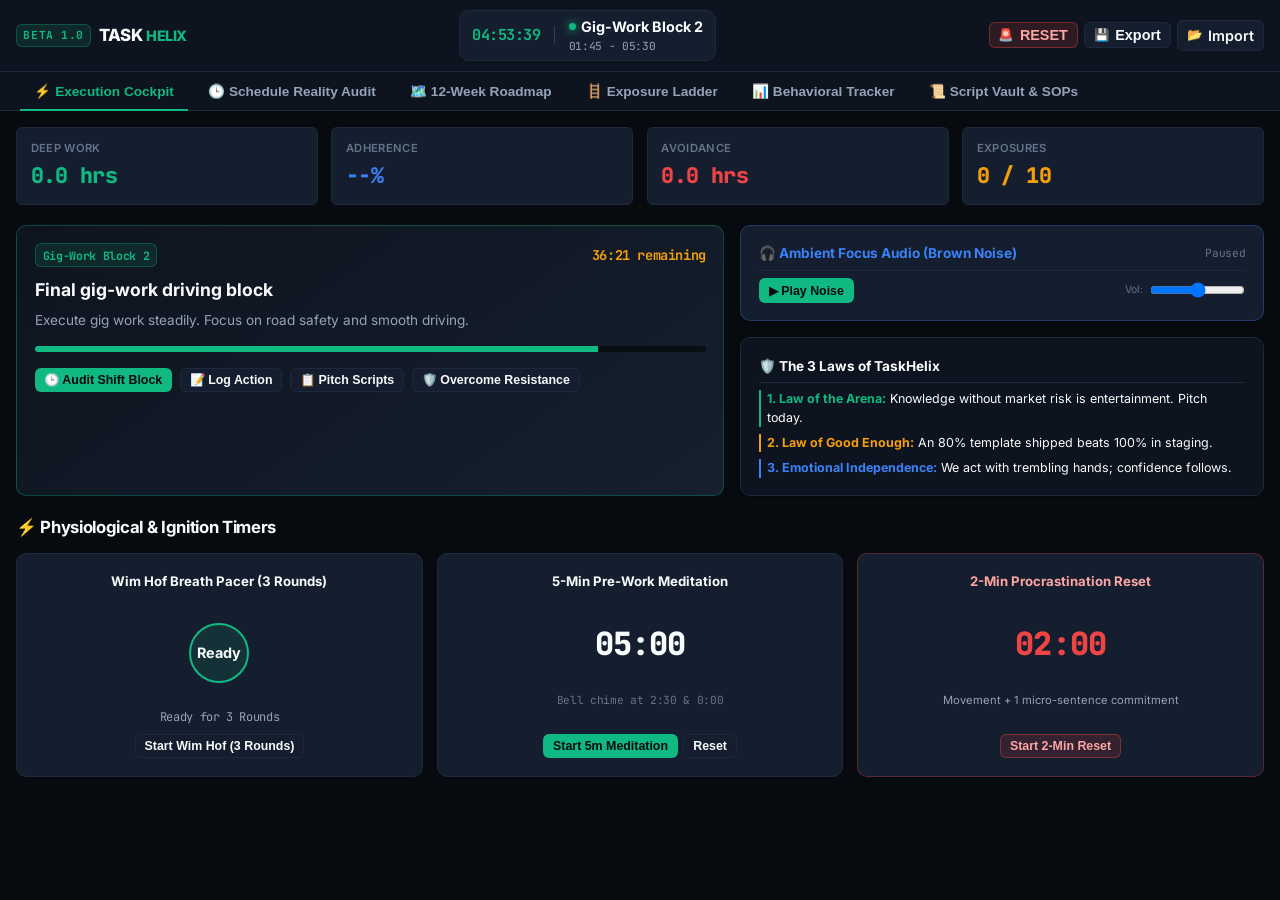
==== index.html @ 53c3a96e "feat(mobile): native bottom navigation, compact 2x2 dashboard telemetry, and mobile touch optimizati" ====
<!DOCTYPE html>
<html lang="en">
<head>
  <meta charset="UTF-8">
  <meta name="viewport" content="width=device-width, initial-scale=1.0, maximum-scale=1.0, user-scalable=no">
  <title>TaskHelix // 12-Week Execution OS</title>
  
  <!-- PWA & Mobile Web App Meta -->
  <link rel="manifest" href="manifest.json">
  <meta name="theme-color" content="#070a0f">
  <meta name="mobile-web-app-capable" content="yes">
  <meta name="apple-mobile-web-app-capable" content="yes">
  <meta name="apple-mobile-web-app-status-bar-style" content="black-translucent">
  <meta name="apple-mobile-web-app-title" content="TaskHelix">
  
  <!-- Favicon -->
  <link rel="icon" href="data:image/svg+xml,<svg xmlns=%22http://www.w3.org/2000/svg%22 viewBox=%220 0 100 100%22><text y=%22.9em%22 font-size=%2290%22>⚡</text></svg>">
  <link rel="apple-touch-icon" href="data:image/svg+xml,<svg xmlns='http://www.w3.org/2000/svg' viewBox='0 0 100 100'><rect width='100' height='100' rx='20' fill='%23070a0f'/><text x='50%' y='68%' font-size='60' text-anchor='middle'>⚡</text></svg>">

  <!-- Typography -->
  <link rel="preconnect" href="https://fonts.googleapis.com">
  <link rel="preconnect" href="https://fonts.gstatic.com" crossorigin>
  <link href="https://fonts.googleapis.com/css2?family=Inter:wght@400;500;600;700;800&family=JetBrains+Mono:wght@500;700;800&display=swap" rel="stylesheet">
  
  <!-- Styles -->
  <link rel="stylesheet" href="styles.css">
</head>
<body>

  <!-- Top Navigation & Live Chronometer -->
  <header class="app-header">
    <div class="header-container">
      
      <!-- Brand -->
      <div class="brand-section">
        <span class="brand-badge mono">BETA 1.0</span>
        <div class="brand-title">
          TASK<span>HELIX</span>
        </div>
      </div>

      <!-- Live Chronometer & Active Shift Block -->
      <div class="chrono-live-bar">
        <div class="live-time-display">
          <span class="live-time-val mono" id="liveClock">15:20:00</span>
        </div>
        
        <div style="height:18px; width:1px; background-color:var(--border-medium);"></div>

        <div class="active-block-pill">
          <div class="block-pill-title">
            <span class="pulse-dot"></span>
            <span id="activeBlockName">Deep Work 1</span>
          </div>
          <span class="block-pill-time mono" id="activeBlockTime">15:20 - 16:45</span>
        </div>
      </div>

      <!-- Header Actions -->
      <div class="header-actions">
        <button class="btn btn-emergency btn-sm" onclick="openEmergencyModal()" title="Emergency Reset">
          🚨 <span class="hide-mobile">RESET</span>
        </button>
        <button class="btn btn-secondary btn-sm" onclick="exportBackupData()" title="Export JSON Backup">
          💾 <span class="hide-mobile">Export</span>
        </button>
        <label class="btn btn-secondary btn-sm" style="cursor:pointer;" title="Import JSON Backup">
          📂 <span class="hide-mobile">Import</span>
          <input type="file" id="backupFileInput" aria-label="Import Backup File" style="display:none;" onchange="importBackupData(event)" accept=".json">
        </label>
      </div>

    </div>
  </header>

  <!-- Desktop Navigation Tabs (Hidden on Mobile) -->
  <nav class="desktop-nav-tabs" role="tablist">
    <button class="tab-btn active" data-tab="cockpit" role="tab">⚡ Execution Cockpit</button>
    <button class="tab-btn" data-tab="schedule" role="tab">🕒 Schedule Reality Audit</button>
    <button class="tab-btn" data-tab="roadmap" role="tab">🗺️ 12-Week Roadmap</button>
    <button class="tab-btn" data-tab="exposure" role="tab">🪜 Exposure Ladder</button>
    <button class="tab-btn" data-tab="tracker" role="tab">📊 Behavioral Tracker</button>
    <button class="tab-btn" data-tab="scripts" role="tab">📜 Script Vault & SOPs</button>
  </nav>

  <!-- Main Content Layout -->
  <main class="main-wrapper">

    <!-- Top Telemetry KPI Strip (2x2 on Mobile, 4-col on Desktop) -->
    <section class="grid-4" style="margin-bottom: 1.25rem;">
      <div class="metric-box">
        <span class="metric-label">Deep Work</span>
        <span class="metric-val emerald mono" id="statDeepWorkHours">0.0 hrs</span>
      </div>
      <div class="metric-box">
        <span class="metric-label">Adherence</span>
        <span class="metric-val azure mono" id="statTodayAdherence">--%</span>
      </div>
      <div class="metric-box">
        <span class="metric-label">Avoidance</span>
        <span class="metric-val crimson mono" id="statAvoidanceHours">0.0 hrs</span>
      </div>
      <div class="metric-box">
        <span class="metric-label">Exposures</span>
        <span class="metric-val amber mono" id="statLaddersConquered">0 / 10</span>
      </div>
    </section>

    <!-- TAB 1: EXECUTION COCKPIT -->
    <section id="tab_cockpit" class="tab-content active">
      <div class="grid-cockpit">
        
        <!-- Left: Active Focus Hero -->
        <div class="card active-focus-hero">
          <div class="hero-header">
            <span class="hero-tag mono" id="heroBlockTag">CURRENT BLOCK</span>
            <span class="hero-countdown mono" id="heroCountdown">--:-- remaining</span>
          </div>

          <div class="hero-instruction" id="heroInstruction">
            Execute Wim Hof Breathing & Hydration
          </div>

          <p class="hero-description" id="heroDescription">
            Hydration (500ml + electrolytes), 3 rounds Wim Hof breathing, sunlight/light therapy. No phone checking.
          </p>

          <!-- Real-Time Progress Bar -->
          <div style="background-color:rgba(0,0,0,0.5); height:6px; border-radius:4px; overflow:hidden; margin-bottom: 1rem;">
            <div id="heroProgressBar" style="width:0%; height:100%; background-color:var(--accent-emerald); transition: width 1s linear;"></div>
          </div>

          <div style="display:flex; gap:0.5rem; flex-wrap:wrap;">
            <button class="btn btn-primary btn-sm" onclick="switchTab('schedule')">
              🕒 Audit Shift Block
            </button>
            <button class="btn btn-secondary btn-sm" onclick="switchTab('tracker')">
              📝 Log Action
            </button>
            <button class="btn btn-secondary btn-sm" onclick="switchTab('scripts')">
              📋 Pitch Scripts
            </button>
            <button class="btn btn-secondary btn-sm" onclick="openEmergencyModal()">
              🛡️ Overcome Resistance
            </button>
          </div>
        </div>

        <!-- Right: Rapid Mindset Directives & Brown Noise Generator -->
        <div style="display:flex; flex-direction:column; gap:1rem;">
          
          <!-- Focus Audio Synth Card -->
          <div class="card" style="background:var(--bg-surface-elevated); border-color:rgba(59, 130, 246, 0.3);">
            <div class="card-header" style="margin-bottom:0.4rem; padding-bottom:0.4rem;">
              <span class="card-title" style="color:var(--accent-azure); font-size:0.85rem;">
                🎧 Ambient Focus Audio (Brown Noise)
              </span>
              <span class="mono" id="focusAudioStatus" style="font-size:0.7rem; color:var(--text-muted);">Paused</span>
            </div>
            <div style="display:flex; align-items:center; justify-content:space-between; gap:0.75rem;">
              <button class="btn btn-primary btn-sm" id="focusAudioToggleBtn">
                ▶ Play Noise
              </button>
              <div style="display:flex; align-items:center; gap:0.4rem; flex:1; max-width:120px;">
                <label for="focusAudioVolume" style="font-size:0.65rem; color:var(--text-muted);">Vol:</label>
                <input type="range" id="focusAudioVolume" min="0" max="1" step="0.05" value="0.5" style="width:100%;">
              </div>
            </div>
          </div>

          <!-- Mindset Laws Card -->
          <div class="card">
            <div class="card-header" style="margin-bottom:0.4rem; padding-bottom:0.4rem;">
              <span class="card-title" style="font-size:0.85rem;">🛡️ The 3 Laws of TaskHelix</span>
            </div>
            <div style="display:flex; flex-direction:column; gap:0.4rem; font-size:0.78rem;">
              <div style="border-left:2px solid var(--accent-emerald); padding-left:0.4rem;">
                <strong style="color:var(--accent-emerald);">1. Law of the Arena:</strong> Knowledge without market risk is entertainment. Pitch today.
              </div>
              <div style="border-left:2px solid var(--accent-amber); padding-left:0.4rem;">
                <strong style="color:var(--accent-amber);">2. Law of Good Enough:</strong> An 80% template shipped beats 100% in staging.
              </div>
              <div style="border-left:2px solid var(--accent-azure); padding-left:0.4rem;">
                <strong style="color:var(--accent-azure);">3. Emotional Independence:</strong> We act with trembling hands; confidence follows.
              </div>
            </div>
          </div>

        </div>

      </div>

      <!-- Built-In Interactive Timers Module -->
      <div style="margin-top: 1.25rem;">
        <h3 style="margin-bottom: 0.6rem; color:var(--text-primary);">⚡ Physiological & Ignition Timers</h3>
        
        <div class="timers-grid">
          
          <!-- Timer 1: Wim Hof Breath Pacer -->
          <div class="timer-card">
            <span class="timer-title">Wim Hof Breath Pacer (3 Rounds)</span>
            <div class="pacer-container">
              <div class="pacer-circle" id="wimHofCircle">
                <span id="wimHofCircleText">Ready</span>
              </div>
            </div>
            <span id="wimHofStatus" class="mono" style="font-size:0.75rem; color:var(--text-secondary); margin-bottom:0.5rem;">Ready for 3 Rounds</span>
            <button class="btn btn-secondary btn-sm" id="wimHofActionBtn">
              Start Wim Hof (3 Rounds)
            </button>
          </div>

          <!-- Timer 2: 5-Minute Meditation Timer -->
          <div class="timer-card">
            <span class="timer-title">5-Min Pre-Work Meditation</span>
            <div class="timer-digits mono" id="meditationDigits">05:00</div>
            <span class="mono" style="font-size:0.7rem; color:var(--text-muted); margin-bottom:0.5rem;">Bell chime at 2:30 & 0:00</span>
            <div style="display:flex; gap:0.35rem;">
              <button class="btn btn-primary btn-sm" id="meditationToggleBtn">Start 5m Meditation</button>
              <button class="btn btn-secondary btn-sm" onclick="Timers.meditation.reset()">Reset</button>
            </div>
          </div>

          <!-- Timer 3: 2-Minute Acute Freeze Reset -->
          <div class="timer-card" style="border-color: rgba(239, 68, 68, 0.3);">
            <span class="timer-title" style="color:#fca5a5;">2-Min Procrastination Reset</span>
            <div class="timer-digits mono" id="freezeDigits" style="color:var(--accent-crimson);">02:00</div>
            <span style="font-size:0.7rem; color:var(--text-secondary); margin-bottom:0.5rem;">Movement + 1 micro-sentence commitment</span>
            <button class="btn btn-emergency btn-sm" id="freezeResetBtn">
              Start 2-Min Reset
            </button>
          </div>

        </div>
      </div>
    </section>

    <!-- TAB 2: SCHEDULE REALITY AUDIT (PLANNED VS ACTUAL) -->
    <section id="tab_schedule" class="tab-content">
      
      <!-- Date Navigation & Switcher -->
      <div class="date-nav-bar">
        <button class="btn btn-secondary btn-sm" onclick="changeAuditDate(-1)">◀ Prev</button>
        <div class="current-audit-date">
          <span class="mono" id="auditDateDisplay">Mon, Aug 17, 2026</span>
          <button class="btn btn-secondary btn-sm" onclick="setAuditDateToday()" style="padding:0.15rem 0.4rem; font-size:0.7rem;">Today</button>
        </div>
        <button class="btn btn-secondary btn-sm" onclick="changeAuditDate(1)">Next ▶</button>
      </div>

      <!-- Daily Truth & Analytics Overview -->
      <div class="card" style="margin-bottom: 1rem;">
        <div class="card-header">
          <span class="card-title">📊 Planned vs. Actual Time</span>
          <span class="discomfort-tag mono" id="auditAdherenceScoreBadge">Adherence: 0%</span>
        </div>

        <div style="font-size:0.8rem; color:var(--text-secondary); margin-bottom:0.35rem;">
          <strong style="color:var(--text-primary);">Deep Work:</strong>
          <span id="auditDeepWorkSummaryText">Planned 2.7h | Executed 0.0h | Avoided 0.0h</span>
        </div>

        <!-- Comparison Bar -->
        <div class="comparison-bar-wrap" title="Green: Executed Deep Work | Amber: Lost to Avoidance | Grey: Unaudited">
          <div class="bar-segment executed" id="auditBarExecuted" style="width:0%;"></div>
          <div class="bar-segment avoided" id="auditBarAvoided" style="width:0%;"></div>
          <div class="bar-segment pending" id="auditBarPending" style="width:100%;"></div>
        </div>

        <div style="display:flex; justify-content:space-between; font-size:0.68rem; color:var(--text-muted); margin-top:0.2rem;">
          <span style="color:var(--accent-emerald);">● Executed</span>
          <span style="color:var(--accent-amber);">● Avoided</span>
          <span>● Pending</span>
        </div>

        <div style="margin-top:0.65rem; padding-top:0.5rem; border-top:1px solid var(--border-subtle); font-size:0.78rem;">
          <span style="color:var(--text-muted);">Top Avoidance Trigger: </span>
          <strong style="color:var(--accent-amber);" id="auditTopTriggerText">None Logged (Clean Data)</strong>
        </div>
      </div>

      <!-- Block-by-Block Interactive Audit List -->
      <div class="card">
        <div class="card-header">
          <span class="card-title">🕒 Block-by-Block Daily Reality Log</span>
        </div>

        <div id="scheduleAuditListContainer">
          <!-- Injected dynamically via app.js -->
        </div>
      </div>
    </section>

    <!-- TAB 3: 12-WEEK ROADMAP -->
    <section id="tab_roadmap" class="tab-content">
      <div style="margin-bottom:0.75rem;">
        <h3>🗺️ 12-Week Transformation Plan</h3>
        <p style="color:var(--text-secondary); font-size:0.8rem;">Progressive overload in difficulty. Check off non-negotiables.</p>
      </div>

      <div id="roadmapContainer">
        <!-- Injected dynamically via JS -->
      </div>
    </section>

    <!-- TAB 4: EXPOSURE LADDER -->
    <section id="tab_exposure" class="tab-content">
      <div class="card" style="margin-bottom:1rem;">
        <div class="card-header">
          <span class="card-title">🪜 Systematic Exposure Ladder</span>
          <span class="discomfort-tag mono">Climb Sequentially</span>
        </div>
        <p style="color:var(--text-secondary); font-size:0.8rem; margin-bottom:0.75rem;">
          Survive each micro-exposure to down-regulate limbic resistance and build earned confidence.
        </p>

        <div id="exposureLadderContainer">
          <!-- Injected dynamically via JS -->
        </div>
      </div>
    </section>

    <!-- TAB 5: BEHAVIORAL TRACKER -->
    <section id="tab_tracker" class="tab-content">
      <div class="card" style="margin-bottom:1rem;">
        <div class="card-header">
          <span class="card-title">📝 Log Behavioral Action</span>
        </div>

        <form class="tracker-form" onsubmit="logBehaviorAction(event)">
          <div class="form-group" style="grid-column: span 2;">
            <label for="trackerAction">Exact Behavioral Action</label>
            <input type="text" id="trackerAction" class="form-control" placeholder="e.g. Sent 2 Upwork proposals with Loom" required>
          </div>

          <div class="form-group">
            <label for="trackerDuration">Duration (Mins)</label>
            <input type="number" id="trackerDuration" class="form-control mono" value="25" min="1" max="300">
          </div>

          <div class="form-group">
            <label for="moodBefore">Mood Before (1-5)</label>
            <div class="slider-container">
              <input type="range" id="moodBefore" min="1" max="5" value="2" class="form-control" style="padding:0;">
              <span class="mood-val-badge mono" id="moodBeforeVal">2</span>
            </div>
          </div>

          <div class="form-group">
            <label for="moodAfter">Mood After (1-5)</label>
            <div class="slider-container">
              <input type="range" id="moodAfter" min="1" max="5" value="4" class="form-control" style="padding:0;">
              <span class="mood-val-badge mono" id="moodAfterVal">4</span>
            </div>
          </div>

          <div class="form-group" style="grid-column: span 4;">
            <label for="trackerNotes">Resistance / Victory Notes</label>
            <input type="text" id="trackerNotes" class="form-control" placeholder="e.g. Felt urge to check email; pushed through.">
          </div>

          <button type="submit" class="btn btn-primary" style="height:36px;">
            Log Action
          </button>
        </form>

        <div class="data-table-wrapper">
          <table class="data-table">
            <thead>
              <tr>
                <th>Time</th>
                <th>Action</th>
                <th>Mins</th>
                <th>Before</th>
                <th>After</th>
                <th>Delta</th>
                <th>Notes</th>
              </tr>
            </thead>
            <tbody id="trackerTableBody">
              <!-- Injected dynamically via JS -->
            </tbody>
          </table>
        </div>

      </div>
    </section>

    <!-- TAB 6: SCRIPT VAULT & SOPS -->
    <section id="tab_scripts" class="tab-content">
      <div style="margin-bottom:0.75rem;">
        <h3>📜 Production Script Vault & SOPs</h3>
        <p style="color:var(--text-secondary); font-size:0.8rem;">1-Click clipboard copy for Upwork bidding and client boundaries.</p>
      </div>

      <div id="scriptVaultContainer">
        <!-- Injected dynamically via JS -->
      </div>
    </section>

  </main>

  <!-- Mobile Native Bottom Navigation Bar (Fixed at bottom on phone) -->
  <nav class="mobile-bottom-nav" role="navigation" aria-label="Mobile Navigation">
    <button class="mobile-nav-item active" data-tab="cockpit" onclick="switchTab('cockpit')">
      <span class="mobile-nav-icon">⚡</span>
      <span>Cockpit</span>
    </button>
    <button class="mobile-nav-item" data-tab="schedule" onclick="switchTab('schedule')">
      <span class="mobile-nav-icon">🕒</span>
      <span>Audit</span>
    </button>
    <button class="mobile-nav-item" data-tab="roadmap" onclick="switchTab('roadmap')">
      <span class="mobile-nav-icon">🗺️</span>
      <span>Roadmap</span>
    </button>
    <button class="mobile-nav-item" data-tab="exposure" onclick="switchTab('exposure')">
      <span class="mobile-nav-icon">🪜</span>
      <span>Ladder</span>
    </button>
    <button class="mobile-nav-item" data-tab="tracker" onclick="switchTab('tracker')">
      <span class="mobile-nav-icon">📊</span>
      <span>Tracker</span>
    </button>
    <button class="mobile-nav-item" data-tab="scripts" onclick="switchTab('scripts')">
      <span class="mobile-nav-icon">📜</span>
      <span>Scripts</span>
    </button>
  </nav>

  <!-- Deviation Logging Modal Drawer -->
  <div class="modal-overlay" id="deviationModal" role="dialog" aria-modal="true">
    <div class="modal-content">
      <div class="modal-header">
        <h3 style="color:var(--accent-amber); display:flex; align-items:center; gap:0.4rem; font-size:0.95rem;">
          ⚠️ Log Schedule Deviation (Truth Audit)
        </h3>
        <button class="btn btn-sm btn-secondary" onclick="closeDeviationModal()">Cancel [Esc]</button>
      </div>

      <p style="color:var(--text-secondary); font-size:0.8rem; margin-bottom:0.85rem;">
        Zero shame. By recording what happened and why, you transform avoidance into valuable behavioral intelligence.
      </p>

      <input type="hidden" id="deviationBlockId" aria-label="Deviation Block ID">

      <div style="margin-bottom:1rem;">
        <label style="font-size:0.75rem; font-weight:700; color:var(--text-primary); display:block; margin-bottom:0.25rem;">
          1. What were you doing instead?
        </label>
        <div class="chip-grid" id="deviationActivityChips">
          <!-- Injected via app.js -->
        </div>
      </div>

      <div style="margin-bottom:1rem;">
        <label style="font-size:0.75rem; font-weight:700; color:var(--text-primary); display:block; margin-bottom:0.25rem;">
          2. What was the underlying emotional driver / why?
        </label>
        <div class="chip-grid" id="deviationDriverChips">
          <!-- Injected via app.js -->
        </div>
      </div>

      <div style="margin-bottom:1rem;">
        <label for="deviationNotesInput" style="font-size:0.75rem; font-weight:700; color:var(--text-primary); display:block; margin-bottom:0.25rem;">
          3. Optional Details / Specific Thought Pattern:
        </label>
        <input type="text" id="deviationNotesInput" class="form-control" style="width:100%;" placeholder="e.g. Felt anxious; opened YouTube.">
      </div>

      <div style="display:flex; justify-content:flex-end; gap:0.4rem;">
        <button class="btn btn-secondary btn-sm" onclick="closeDeviationModal()">Cancel</button>
        <button class="btn btn-warning btn-sm" onclick="saveDeviationLog()">Save Deviation</button>
      </div>
    </div>
  </div>

  <!-- Emergency Obstacle Modal Drawer -->
  <div class="modal-overlay" id="emergencyModal" role="dialog" aria-modal="true">
    <div class="modal-content">
      <div class="modal-header">
        <h3 style="color:#fca5a5; display:flex; align-items:center; gap:0.4rem; font-size:0.95rem;">
          🚨 Emergency Obstacle Interventions
        </h3>
        <button class="btn btn-sm btn-secondary" onclick="closeEmergencyModal()">Close [Esc]</button>
      </div>

      <p style="color:var(--text-secondary); font-size:0.8rem; margin-bottom:0.85rem;">
        When you experience acute cognitive freezing, shame, perfectionism, or relapse, execute the specific countermeasure below immediately.
      </p>

      <div id="obstacleList">
        <!-- Injected dynamically via JS -->
      </div>
    </div>
  </div>

  <!-- Toast Notification Feedback -->
  <div class="toast" id="appToast">Notification</div>

  <!-- Scripts -->
  <script src="data.js"></script>
  <script src="app.js"></script>
</body>
</html>
---- styles.css ----
/* ==========================================================================
   TASKHELIX EXECUTION OS — DESIGN SYSTEM & STYLESHEET
   Mobile-First Native App Architecture | Tactical Dark Theme | WCAG AA
   ========================================================================== */

:root {
  /* Surface & Base Colors */
  --bg-core: #070a0f;
  --bg-surface: #0e141f;
  --bg-surface-elevated: #151e2e;
  --bg-surface-hover: #1c273c;
  --bg-surface-active: #23314c;
  
  /* Borders & Dividers */
  --border-subtle: #1e293b;
  --border-medium: #334155;
  --border-highlight: #475569;
  
  /* Functional Accents */
  --accent-emerald: #10b981;
  --accent-emerald-subtle: rgba(16, 185, 129, 0.12);
  --accent-emerald-glow: rgba(16, 185, 129, 0.25);
  
  --accent-amber: #f59e0b;
  --accent-amber-subtle: rgba(245, 158, 11, 0.12);
  
  --accent-crimson: #ef4444;
  --accent-crimson-subtle: rgba(239, 68, 68, 0.14);
  
  --accent-azure: #3b82f6;
  --accent-azure-subtle: rgba(59, 130, 246, 0.12);
  
  --accent-purple: #a855f7;
  --accent-purple-subtle: rgba(168, 85, 247, 0.12);
  
  /* Typography Colors */
  --text-primary: #f8fafc;
  --text-secondary: #94a3b8;
  --text-muted: #64748b;
  --text-inverse: #070a0f;
  
  /* Radii & Shadows */
  --radius-sm: 6px;
  --radius-md: 10px;
  --radius-lg: 14px;
  --radius-full: 9999px;
  
  --shadow-sm: 0 1px 2px 0 rgba(0, 0, 0, 0.4);
  --shadow-md: 0 4px 12px -2px rgba(0, 0, 0, 0.6);
  --shadow-lg: 0 10px 25px -5px rgba(0, 0, 0, 0.8);
  
  /* Transitions */
  --trans-fast: 150ms cubic-bezier(0.16, 1, 0.3, 1);
  --trans-smooth: 250ms cubic-bezier(0.16, 1, 0.3, 1);
}

/* Reset & Box Sizing */
*, *::before, *::after {
  box-sizing: border-box;
  margin: 0;
  padding: 0;
}

body {
  font-family: 'Inter', -apple-system, BlinkMacSystemFont, 'Segoe UI', Roboto, sans-serif;
  background-color: var(--bg-core);
  color: var(--text-primary);
  line-height: 1.5;
  -webkit-font-smoothing: antialiased;
  -moz-osx-font-smoothing: grayscale;
  min-height: 100vh;
  display: flex;
  flex-direction: column;
  padding-bottom: 75px; /* Safe space for bottom navigation bar on mobile */
}

/* Typography Scale */
h1, h2, h3, h4, h5 {
  font-weight: 700;
  letter-spacing: -0.02em;
  color: var(--text-primary);
}

h1 { font-size: 1.5rem; line-height: 1.2; }
h2 { font-size: 1.25rem; line-height: 1.3; }
h3 { font-size: 1.05rem; line-height: 1.4; }
h4 { font-size: 0.925rem; font-weight: 600; }

p, span, li, label {
  font-size: 0.9rem;
}

.mono {
  font-family: 'JetBrains Mono', monospace;
  letter-spacing: -0.03em;
}

/* Top App Header & Chronometer */
.app-header {
  background-color: var(--bg-surface);
  border-bottom: 1px solid var(--border-subtle);
  position: sticky;
  top: 0;
  z-index: 50;
  backdrop-filter: blur(12px);
}

.header-container {
  max-width: 1380px;
  margin: 0 auto;
  padding: 0.6rem 1rem;
  display: flex;
  align-items: center;
  justify-content: space-between;
  gap: 0.75rem;
}

.brand-section {
  display: flex;
  align-items: center;
  gap: 0.5rem;
}

.brand-badge {
  background-color: var(--accent-emerald-subtle);
  color: var(--accent-emerald);
  border: 1px solid rgba(16, 185, 129, 0.3);
  font-size: 0.7rem;
  font-weight: 700;
  padding: 0.15rem 0.4rem;
  border-radius: var(--radius-sm);
  text-transform: uppercase;
  letter-spacing: 0.05em;
}

.brand-title {
  font-size: 1.05rem;
  font-weight: 800;
  letter-spacing: -0.03em;
  color: var(--text-primary);
  display: flex;
  align-items: center;
  gap: 0.25rem;
}

.brand-title span {
  color: var(--accent-emerald);
}

/* Live Chronometer Status */
.chrono-live-bar {
  display: flex;
  align-items: center;
  gap: 0.85rem;
  background-color: var(--bg-surface-elevated);
  padding: 0.35rem 0.75rem;
  border-radius: var(--radius-md);
  border: 1px solid var(--border-subtle);
}

.live-time-display {
  display: flex;
  flex-direction: column;
}

.live-time-label {
  font-size: 0.65rem;
  color: var(--text-muted);
  text-transform: uppercase;
  font-weight: 600;
}

.live-time-val {
  font-size: 0.95rem;
  font-weight: 700;
  color: var(--accent-emerald);
}

.active-block-pill {
  display: flex;
  flex-direction: column;
}

.block-pill-title {
  font-size: 0.75rem;
  font-weight: 700;
  color: var(--text-primary);
  display: flex;
  align-items: center;
  gap: 0.35rem;
}

.pulse-dot {
  width: 7px;
  height: 7px;
  border-radius: 50%;
  background-color: var(--accent-emerald);
  box-shadow: 0 0 8px var(--accent-emerald);
  animation: pulse-ring 2s infinite ease-in-out;
}

@keyframes pulse-ring {
  0% { transform: scale(0.95); opacity: 0.8; }
  50% { transform: scale(1.2); opacity: 1; }
  100% { transform: scale(0.95); opacity: 0.8; }
}

.block-pill-time {
  font-size: 0.7rem;
  color: var(--text-secondary);
}

.header-actions {
  display: flex;
  align-items: center;
  gap: 0.4rem;
}

/* Tactical Action Buttons */
.btn {
  display: inline-flex;
  align-items: center;
  justify-content: center;
  gap: 0.4rem;
  padding: 0.45rem 0.85rem;
  border-radius: var(--radius-sm);
  font-size: 0.825rem;
  font-weight: 600;
  cursor: pointer;
  border: 1px solid transparent;
  transition: all var(--trans-fast);
  text-decoration: none;
  white-space: nowrap;
  touch-action: manipulation;
}

.btn-emergency {
  background-color: var(--accent-crimson-subtle);
  color: #fca5a5;
  border-color: rgba(239, 68, 68, 0.4);
}

.btn-emergency:hover, .btn-emergency:active {
  background-color: var(--accent-crimson);
  color: white;
  box-shadow: 0 0 12px rgba(239, 68, 68, 0.4);
}

.btn-primary {
  background-color: var(--accent-emerald);
  color: var(--text-inverse);
}

.btn-primary:hover, .btn-primary:active {
  background-color: #059669;
}

.btn-secondary {
  background-color: var(--bg-surface-elevated);
  color: var(--text-primary);
  border-color: var(--border-subtle);
}

.btn-secondary:hover, .btn-secondary:active {
  background-color: var(--bg-surface-hover);
  border-color: var(--border-medium);
}

.btn-sm {
  padding: 0.25rem 0.55rem;
  font-size: 0.775rem;
}

.btn-success {
  background-color: var(--accent-emerald-subtle);
  color: var(--accent-emerald);
  border-color: rgba(16, 185, 129, 0.3);
}

.btn-warning {
  background-color: var(--accent-amber-subtle);
  color: var(--accent-amber);
  border-color: rgba(245, 158, 11, 0.3);
}

/* Desktop Navigation Tabs (Hidden on Mobile) */
.desktop-nav-tabs {
  display: flex;
  gap: 0.35rem;
  background-color: var(--bg-surface);
  border-bottom: 1px solid var(--border-subtle);
  padding: 0 1.25rem;
  max-width: 1380px;
  margin: 0 auto;
  width: 100%;
}

.tab-btn {
  background: none;
  border: none;
  color: var(--text-secondary);
  font-size: 0.85rem;
  font-weight: 600;
  padding: 0.7rem 0.9rem;
  cursor: pointer;
  position: relative;
  transition: color var(--trans-fast);
  white-space: nowrap;
  display: flex;
  align-items: center;
  gap: 0.4rem;
}

.tab-btn:hover {
  color: var(--text-primary);
}

.tab-btn.active {
  color: var(--accent-emerald);
}

.tab-btn.active::after {
  content: '';
  position: absolute;
  bottom: -1px;
  left: 0;
  right: 0;
  height: 2px;
  background-color: var(--accent-emerald);
}

/* ==========================================================================
   MOBILE NATIVE BOTTOM NAVIGATION BAR (FIXED)
   ========================================================================== */
.mobile-bottom-nav {
  display: none;
  position: fixed;
  bottom: 0;
  left: 0;
  right: 0;
  background-color: rgba(14, 20, 31, 0.95);
  backdrop-filter: blur(16px);
  -webkit-backdrop-filter: blur(16px);
  border-top: 1px solid var(--border-subtle);
  z-index: 90;
  padding: 0.35rem 0.25rem calc(0.35rem + env(safe-area-inset-bottom)) 0.25rem;
  justify-content: space-around;
  align-items: center;
}

.mobile-nav-item {
  display: flex;
  flex-direction: column;
  align-items: center;
  justify-content: center;
  background: none;
  border: none;
  color: var(--text-muted);
  padding: 0.35rem 0.25rem;
  font-size: 0.68rem;
  font-weight: 600;
  cursor: pointer;
  flex: 1;
  transition: color var(--trans-fast);
  touch-action: manipulation;
  gap: 0.15rem;
}

.mobile-nav-icon {
  font-size: 1.15rem;
  line-height: 1;
}

.mobile-nav-item.active {
  color: var(--accent-emerald);
}

.mobile-nav-item.active .mobile-nav-icon {
  transform: scale(1.1);
}

/* Layout Container */
.main-wrapper {
  max-width: 1380px;
  margin: 1rem auto;
  padding: 0 1rem 2rem 1rem;
  flex: 1;
  width: 100%;
}

.tab-content {
  display: none;
  animation: fadeIn 150ms ease-out forwards;
}

.tab-content.active {
  display: block;
}

@keyframes fadeIn {
  from { opacity: 0; transform: translateY(3px); }
  to { opacity: 1; transform: translateY(0); }
}

/* Card System */
.card {
  background-color: var(--bg-surface);
  border: 1px solid var(--border-subtle);
  border-radius: var(--radius-md);
  padding: 1.1rem;
  box-shadow: var(--shadow-sm);
  transition: border-color var(--trans-fast);
}

.card-header {
  display: flex;
  align-items: center;
  justify-content: space-between;
  margin-bottom: 0.85rem;
  padding-bottom: 0.6rem;
  border-bottom: 1px solid var(--border-subtle);
}

.card-title {
  display: flex;
  align-items: center;
  gap: 0.45rem;
  font-size: 0.95rem;
  font-weight: 700;
}

/* Grid Layouts */
.grid-2 {
  display: grid;
  grid-template-columns: repeat(2, 1fr);
  gap: 1rem;
}

.grid-3 {
  display: grid;
  grid-template-columns: repeat(3, 1fr);
  gap: 1rem;
}

.grid-4 {
  display: grid;
  grid-template-columns: repeat(4, 1fr);
  gap: 0.85rem;
}

.grid-cockpit {
  display: grid;
  grid-template-columns: 1.15fr 0.85fr;
  gap: 1rem;
}

/* Metric / Telemetry Badges */
.metric-box {
  background-color: var(--bg-surface-elevated);
  border: 1px solid var(--border-subtle);
  border-radius: var(--radius-sm);
  padding: 0.75rem 0.85rem;
  display: flex;
  flex-direction: column;
}

.metric-label {
  font-size: 0.7rem;
  font-weight: 600;
  color: var(--text-muted);
  text-transform: uppercase;
  letter-spacing: 0.03em;
}

.metric-val {
  font-size: 1.35rem;
  font-weight: 800;
  color: var(--text-primary);
  margin-top: 0.15rem;
}

.metric-val.emerald { color: var(--accent-emerald); }
.metric-val.amber { color: var(--accent-amber); }
.metric-val.azure { color: var(--accent-azure); }
.metric-val.crimson { color: var(--accent-crimson); }

/* Execution Cockpit: Active Focus Hero */
.active-focus-hero {
  background: linear-gradient(145deg, #0e141f 0%, #151f2e 100%);
  border: 1px solid rgba(16, 185, 129, 0.3);
  box-shadow: 0 0 20px rgba(16, 185, 129, 0.05);
}

.hero-header {
  display: flex;
  align-items: center;
  justify-content: space-between;
  margin-bottom: 0.6rem;
}

.hero-tag {
  background-color: var(--accent-emerald-subtle);
  color: var(--accent-emerald);
  border: 1px solid rgba(16, 185, 129, 0.3);
  font-size: 0.72rem;
  font-weight: 700;
  padding: 0.15rem 0.45rem;
  border-radius: var(--radius-sm);
  display: inline-flex;
  align-items: center;
  gap: 0.3rem;
}

.hero-countdown {
  font-size: 0.85rem;
  font-weight: 700;
  color: var(--accent-amber);
}

.hero-instruction {
  font-size: 1.1rem;
  font-weight: 700;
  color: var(--text-primary);
  margin-bottom: 0.4rem;
}

.hero-description {
  color: var(--text-secondary);
  font-size: 0.85rem;
  margin-bottom: 1rem;
}

/* Interactive Timers Module */
.timers-grid {
  display: grid;
  grid-template-columns: repeat(3, 1fr);
  gap: 0.85rem;
  margin-top: 0.85rem;
}

.timer-card {
  background-color: var(--bg-surface-elevated);
  border: 1px solid var(--border-subtle);
  border-radius: var(--radius-md);
  padding: 1.1rem 0.85rem;
  text-align: center;
  display: flex;
  flex-direction: column;
  align-items: center;
  justify-content: space-between;
  position: relative;
  overflow: hidden;
}

.timer-title {
  font-size: 0.825rem;
  font-weight: 700;
  color: var(--text-primary);
  margin-bottom: 0.35rem;
}

.timer-digits {
  font-size: 2rem;
  font-weight: 800;
  color: var(--text-primary);
  margin: 0.35rem 0;
}

/* Breath Pacer Circle */
.pacer-container {
  width: 95px;
  height: 95px;
  position: relative;
  display: flex;
  align-items: center;
  justify-content: center;
  margin: 0.5rem auto;
}

.pacer-circle {
  width: 60px;
  height: 60px;
  border-radius: 50%;
  background-color: var(--accent-emerald-subtle);
  border: 2px solid var(--accent-emerald);
  transition: transform 1.5s ease-in-out, background-color 0.5s ease;
  display: flex;
  align-items: center;
  justify-content: center;
  font-size: 0.72rem;
  font-weight: 700;
  color: var(--text-primary);
}

.pacer-circle.inhale {
  transform: scale(1.35);
  background-color: rgba(16, 185, 129, 0.3);
  box-shadow: 0 0 15px rgba(16, 185, 129, 0.4);
}

.pacer-circle.hold {
  transform: scale(1.35);
  border-color: var(--accent-amber);
  background-color: rgba(245, 158, 11, 0.3);
}

.pacer-circle.exhale {
  transform: scale(0.88);
  background-color: rgba(59, 130, 246, 0.2);
  border-color: var(--accent-azure);
}

/* ==========================================================================
   SCHEDULE REALITY AUDIT (PLANNED VS ACTUAL) STYLES
   ========================================================================== */

.date-nav-bar {
  display: flex;
  align-items: center;
  justify-content: space-between;
  background-color: var(--bg-surface-elevated);
  padding: 0.5rem 0.85rem;
  border-radius: var(--radius-md);
  border: 1px solid var(--border-subtle);
  margin-bottom: 1rem;
}

.current-audit-date {
  font-size: 0.875rem;
  font-weight: 700;
  color: var(--text-primary);
  display: flex;
  align-items: center;
  gap: 0.4rem;
}

.audit-block-row {
  background-color: var(--bg-surface-elevated);
  border: 1px solid var(--border-subtle);
  border-radius: var(--radius-md);
  padding: 0.85rem 1rem;
  margin-bottom: 0.65rem;
  display: flex;
  align-items: center;
  justify-content: space-between;
  gap: 0.85rem;
  transition: all var(--trans-fast);
}

.audit-block-row.status-followed {
  border-color: rgba(16, 185, 129, 0.4);
  background-color: rgba(16, 185, 129, 0.04);
}

.audit-block-row.status-deviated {
  border-color: rgba(245, 158, 11, 0.4);
  background-color: rgba(245, 158, 11, 0.04);
}

.audit-block-info {
  display: flex;
  align-items: flex-start;
  gap: 0.75rem;
  flex: 1;
}

.audit-time-col {
  width: 95px;
  flex-shrink: 0;
}

.audit-time-range {
  font-size: 0.78rem;
  font-weight: 800;
  color: var(--text-primary);
}

.audit-status-tag {
  font-size: 0.65rem;
  font-weight: 700;
  padding: 0.1rem 0.35rem;
  border-radius: var(--radius-sm);
  display: inline-block;
  margin-top: 0.15rem;
  text-transform: uppercase;
}

.tag-pending {
  background-color: rgba(148, 163, 184, 0.15);
  color: var(--text-muted);
}

.tag-followed {
  background-color: var(--accent-emerald-subtle);
  color: var(--accent-emerald);
  border: 1px solid rgba(16, 185, 129, 0.3);
}

.tag-deviated {
  background-color: var(--accent-amber-subtle);
  color: var(--accent-amber);
  border: 1px solid rgba(245, 158, 11, 0.3);
}

.audit-text-col h4 {
  font-size: 0.875rem;
  margin-bottom: 0.15rem;
}

.audit-text-col p {
  font-size: 0.78rem;
  color: var(--text-secondary);
}

.deviation-record-box {
  margin-top: 0.35rem;
  background-color: var(--bg-core);
  border-left: 3px solid var(--accent-amber);
  padding: 0.35rem 0.5rem;
  border-radius: 0 var(--radius-sm) var(--radius-sm) 0;
  font-size: 0.75rem;
  color: var(--text-primary);
}

.audit-actions-col {
  display: flex;
  align-items: center;
  gap: 0.35rem;
  flex-shrink: 0;
}

/* Quick Selection Chips (Modal) */
.chip-grid {
  display: flex;
  flex-wrap: wrap;
  gap: 0.4rem;
  margin-top: 0.35rem;
}

.chip-btn {
  background-color: var(--bg-surface-elevated);
  border: 1px solid var(--border-medium);
  color: var(--text-secondary);
  font-size: 0.75rem;
  font-weight: 600;
  padding: 0.3rem 0.65rem;
  border-radius: var(--radius-full);
  cursor: pointer;
  transition: all var(--trans-fast);
  touch-action: manipulation;
}

.chip-btn:hover, .chip-btn:active {
  background-color: var(--bg-surface-hover);
  color: var(--text-primary);
}

.chip-btn.selected {
  background-color: var(--accent-amber-subtle);
  border-color: var(--accent-amber);
  color: var(--accent-amber);
  font-weight: 700;
}

/* Visual Comparison Bar */
.comparison-bar-wrap {
  background-color: var(--bg-core);
  border: 1px solid var(--border-subtle);
  border-radius: var(--radius-sm);
  height: 16px;
  overflow: hidden;
  display: flex;
  margin: 0.4rem 0;
}

.bar-segment {
  height: 100%;
  transition: width 0.5s ease;
  position: relative;
}

.bar-segment.executed { background-color: var(--accent-emerald); }
.bar-segment.avoided { background-color: var(--accent-amber); }
.bar-segment.pending { background-color: var(--border-subtle); }

/* 12-Week Roadmap Accordion */
.week-card {
  background-color: var(--bg-surface);
  border: 1px solid var(--border-subtle);
  border-radius: var(--radius-md);
  margin-bottom: 0.75rem;
  overflow: hidden;
}

.week-card.active-week {
  border-color: var(--accent-emerald);
  box-shadow: 0 0 12px rgba(16, 185, 129, 0.08);
}

.week-header {
  padding: 0.85rem 1rem;
  display: flex;
  align-items: center;
  justify-content: space-between;
  cursor: pointer;
  user-select: none;
  background-color: var(--bg-surface-elevated);
}

.week-title-wrap {
  display: flex;
  align-items: center;
  gap: 0.65rem;
}

.week-num-badge {
  background-color: var(--bg-surface);
  border: 1px solid var(--border-medium);
  font-size: 0.75rem;
  font-weight: 800;
  padding: 0.2rem 0.5rem;
  border-radius: var(--radius-sm);
  color: var(--text-primary);
}

.week-title-text {
  font-weight: 700;
  font-size: 0.88rem;
}

.week-phase-pill {
  font-size: 0.68rem;
  color: var(--text-muted);
  font-weight: 600;
}

.week-body {
  padding: 1rem;
  display: none;
  border-top: 1px solid var(--border-subtle);
}

.week-card.expanded .week-body {
  display: block;
}

/* Checklist Items */
.check-item {
  display: flex;
  align-items: flex-start;
  gap: 0.65rem;
  padding: 0.45rem 0;
  border-bottom: 1px solid rgba(255, 255, 255, 0.03);
}

.check-item:last-child {
  border-bottom: none;
}

.custom-checkbox {
  width: 18px;
  height: 18px;
  border-radius: 4px;
  border: 1px solid var(--border-medium);
  background-color: var(--bg-surface-elevated);
  cursor: pointer;
  display: inline-flex;
  align-items: center;
  justify-content: center;
  margin-top: 2px;
  flex-shrink: 0;
  transition: all var(--trans-fast);
}

.custom-checkbox.checked {
  background-color: var(--accent-emerald);
  border-color: var(--accent-emerald);
  color: var(--text-inverse);
}

.check-text {
  font-size: 0.825rem;
  color: var(--text-primary);
  flex: 1;
}

.check-text.done {
  text-decoration: line-through;
  color: var(--text-muted);
}

/* Exposure Ladder Visualizer */
.ladder-item {
  background-color: var(--bg-surface-elevated);
  border: 1px solid var(--border-subtle);
  border-radius: var(--radius-md);
  padding: 0.85rem 1rem;
  margin-bottom: 0.65rem;
  display: flex;
  align-items: center;
  justify-content: space-between;
  gap: 0.85rem;
}

.ladder-item.completed {
  border-color: rgba(16, 185, 129, 0.4);
  background-color: rgba(16, 185, 129, 0.04);
}

.ladder-left {
  display: flex;
  align-items: center;
  gap: 0.75rem;
}

.ladder-num {
  font-size: 0.95rem;
  font-weight: 800;
  color: var(--text-muted);
  width: 24px;
  text-align: center;
}

.ladder-item.completed .ladder-num {
  color: var(--accent-emerald);
}

.ladder-content h4 {
  font-size: 0.875rem;
  margin-bottom: 0.15rem;
}

.ladder-content p {
  font-size: 0.78rem;
  color: var(--text-secondary);
}

.discomfort-tag {
  background-color: var(--accent-amber-subtle);
  color: var(--accent-amber);
  border: 1px solid rgba(245, 158, 11, 0.3);
  font-size: 0.68rem;
  font-weight: 700;
  padding: 0.15rem 0.4rem;
  border-radius: var(--radius-sm);
  white-space: nowrap;
}

/* Behavioral Activation Tracker Table */
.tracker-form {
  display: grid;
  grid-template-columns: repeat(4, 1fr) auto;
  gap: 0.65rem;
  margin-bottom: 1.25rem;
  background-color: var(--bg-surface-elevated);
  padding: 0.85rem;
  border-radius: var(--radius-md);
  border: 1px solid var(--border-subtle);
  align-items: flex-end;
}

.form-group {
  display: flex;
  flex-direction: column;
  gap: 0.3rem;
}

.form-group label {
  font-size: 0.72rem;
  font-weight: 600;
  color: var(--text-secondary);
}

.form-control {
  background-color: var(--bg-core);
  border: 1px solid var(--border-medium);
  color: var(--text-primary);
  padding: 0.4rem 0.65rem;
  border-radius: var(--radius-sm);
  font-size: 0.825rem;
  outline: none;
}

.form-control:focus {
  border-color: var(--accent-emerald);
}

.slider-container {
  display: flex;
  align-items: center;
  gap: 0.4rem;
}

.mood-val-badge {
  font-size: 0.8rem;
  font-weight: 800;
  width: 20px;
  text-align: center;
}

.data-table-wrapper {
  overflow-x: auto;
  border: 1px solid var(--border-subtle);
  border-radius: var(--radius-md);
}

.data-table {
  width: 100%;
  border-collapse: collapse;
  text-align: left;
  font-size: 0.8rem;
}

.data-table th {
  background-color: var(--bg-surface-elevated);
  color: var(--text-secondary);
  padding: 0.65rem 0.85rem;
  font-weight: 600;
  border-bottom: 1px solid var(--border-subtle);
}

.data-table td {
  padding: 0.65rem 0.85rem;
  border-bottom: 1px solid var(--border-subtle);
  color: var(--text-primary);
}

.data-table tr:hover td {
  background-color: var(--bg-surface-hover);
}

.delta-badge {
  display: inline-flex;
  align-items: center;
  gap: 0.15rem;
  padding: 0.1rem 0.35rem;
  border-radius: var(--radius-sm);
  font-weight: 700;
  font-size: 0.7rem;
}

.delta-badge.positive {
  background-color: var(--accent-emerald-subtle);
  color: var(--accent-emerald);
}

.delta-badge.neutral {
  background-color: rgba(148, 163, 184, 0.15);
  color: var(--text-secondary);
}

/* Script Clipboard Vault */
.script-card {
  background-color: var(--bg-surface-elevated);
  border: 1px solid var(--border-subtle);
  border-radius: var(--radius-md);
  padding: 1rem;
  margin-bottom: 0.85rem;
}

.script-header {
  display: flex;
  align-items: center;
  justify-content: space-between;
  margin-bottom: 0.6rem;
}

.script-text {
  background-color: var(--bg-core);
  border: 1px solid var(--border-subtle);
  border-radius: var(--radius-sm);
  padding: 0.75rem;
  font-size: 0.8rem;
  color: var(--text-secondary);
  white-space: pre-wrap;
  line-height: 1.5;
}

/* Modal Drawer */
.modal-overlay {
  position: fixed;
  inset: 0;
  background-color: rgba(0, 0, 0, 0.75);
  backdrop-filter: blur(6px);
  z-index: 100;
  display: none;
  align-items: center;
  justify-content: center;
  padding: 1rem;
}

.modal-overlay.open {
  display: flex;
}

.modal-content {
  background-color: var(--bg-surface);
  border: 1px solid var(--border-medium);
  border-radius: var(--radius-lg);
  max-width: 600px;
  width: 100%;
  max-height: 85vh;
  overflow-y: auto;
  padding: 1.25rem;
  box-shadow: var(--shadow-lg);
  animation: modalPop 150ms cubic-bezier(0.16, 1, 0.3, 1);
}

@keyframes modalPop {
  from { transform: scale(0.96); opacity: 0; }
  to { transform: scale(1); opacity: 1; }
}

.modal-header {
  display: flex;
  align-items: center;
  justify-content: space-between;
  margin-bottom: 0.85rem;
  padding-bottom: 0.6rem;
  border-bottom: 1px solid var(--border-subtle);
}

.obstacle-card {
  background-color: var(--bg-surface-elevated);
  border: 1px solid var(--border-subtle);
  border-radius: var(--radius-sm);
  padding: 0.85rem;
  margin-bottom: 0.75rem;
}

.obstacle-card h4 {
  color: #fca5a5;
  margin-bottom: 0.25rem;
  font-size: 0.85rem;
}

.obstacle-trap {
  font-size: 0.78rem;
  color: var(--text-muted);
  margin-bottom: 0.4rem;
}

.obstacle-action {
  background-color: var(--accent-emerald-subtle);
  border-left: 3px solid var(--accent-emerald);
  padding: 0.5rem 0.65rem;
  font-size: 0.8rem;
  color: var(--text-primary);
  font-weight: 600;
}

/* Toast Feedback */
.toast {
  position: fixed;
  bottom: calc(85px + env(safe-area-inset-bottom));
  right: 1.5rem;
  background-color: var(--accent-emerald);
  color: var(--text-inverse);
  font-weight: 700;
  font-size: 0.8rem;
  padding: 0.55rem 1rem;
  border-radius: var(--radius-sm);
  box-shadow: var(--shadow-md);
  opacity: 0;
  transform: translateY(8px);
  transition: all var(--trans-smooth);
  pointer-events: none;
  z-index: 200;
}

.toast.show {
  opacity: 1;
  transform: translateY(0);
}

/* ==========================================================================
   RESPONSIVE MEDIA QUERIES (MOBILE-FIRST POLISH)
   ========================================================================== */
@media (max-width: 768px) {
  .desktop-nav-tabs {
    display: none; /* Hide top tabs on mobile, use bottom bar */
  }

  .mobile-bottom-nav {
    display: flex; /* Activate native bottom tab bar */
  }

  .header-container {
    padding: 0.35rem 0.6rem;
    gap: 0.35rem;
  }

  .brand-title {
    font-size: 0.9rem;
  }

  .brand-badge {
    display: none;
  }

  .chrono-live-bar {
    padding: 0.2rem 0.4rem;
    gap: 0.35rem;
    border-radius: var(--radius-sm);
  }

  .live-time-val {
    font-size: 0.75rem;
  }

  .block-pill-title {
    font-size: 0.68rem;
    max-width: 105px;
    white-space: nowrap;
    overflow: hidden;
    text-overflow: ellipsis;
  }

  .block-pill-time {
    display: none; /* Keep header compact on small screens */
  }

  .header-actions {
    gap: 0.25rem;
  }

  .header-actions .btn {
    padding: 0.25rem 0.4rem;
    font-size: 0.75rem;
  }

  .hide-mobile {
    display: none;
  }

  .week-header {
    flex-direction: column;
    align-items: flex-start;
    gap: 0.4rem;
    padding: 0.75rem;
  }

  .week-title-wrap {
    width: 100%;
    justify-content: flex-start;
  }

  .grid-2, .grid-3, .grid-cockpit {
    grid-template-columns: 1fr;
  }

  .grid-4 {
    grid-template-columns: 1fr 1fr; /* Compact 2x2 grid on phone */
    gap: 0.5rem;
  }

  .metric-box {
    padding: 0.5rem 0.6rem;
  }

  .metric-label {
    font-size: 0.62rem;
  }

  .metric-val {
    font-size: 1.05rem;
  }

  .timers-grid {
    grid-template-columns: 1fr;
  }

  .audit-block-row {
    flex-direction: column;
    align-items: stretch;
    padding: 0.75rem;
  }

  .audit-block-info {
    flex-direction: column;
    gap: 0.4rem;
  }

  .audit-time-col {
    width: 100%;
    display: flex;
    justify-content: space-between;
    align-items: center;
  }

  .audit-actions-col {
    justify-content: flex-end;
    margin-top: 0.5rem;
    padding-top: 0.5rem;
    border-top: 1px solid rgba(255, 255, 255, 0.05);
  }

  .tracker-form {
    grid-template-columns: 1fr;
  }

  .date-nav-bar {
    padding: 0.35rem 0.5rem;
  }

  .current-audit-date {
    font-size: 0.75rem;
  }
}
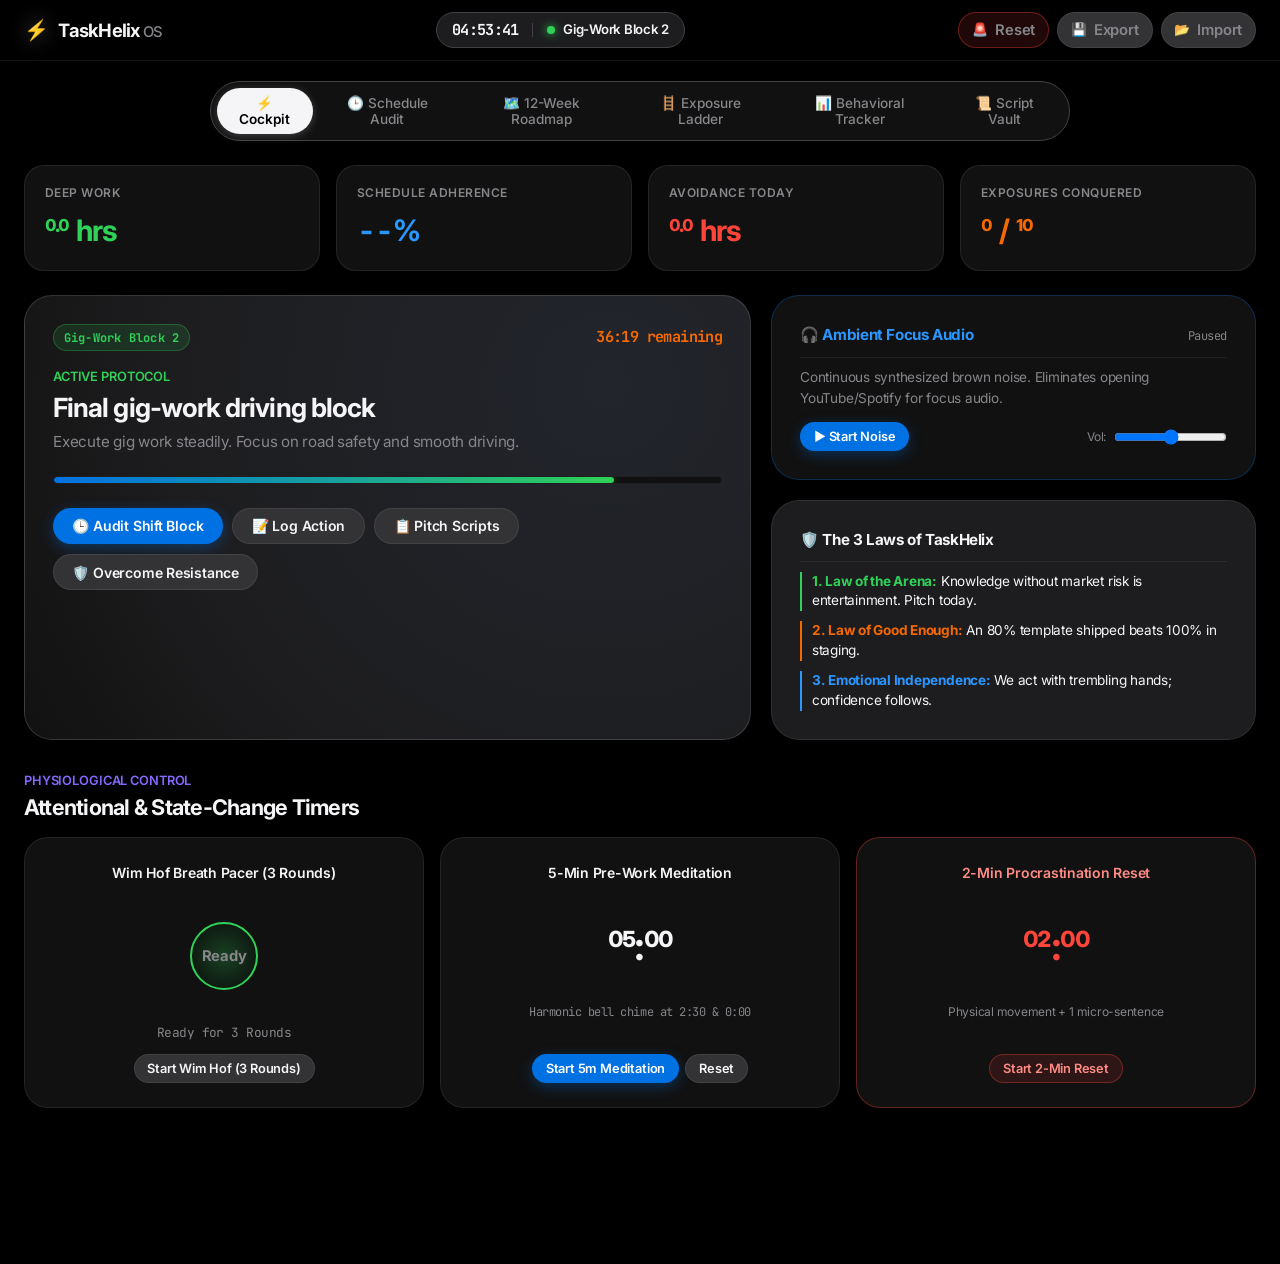
==== commit 3fc44a15: "feat(ui): implement Apple España obsidian vitrine design system with SF Pro typography and micro-ani" ====
--- a/index.html
+++ b/index.html
@@ -7,7 +7,7 @@
   
   <!-- PWA & Mobile Web App Meta -->
   <link rel="manifest" href="manifest.json">
-  <meta name="theme-color" content="#070a0f">
+  <meta name="theme-color" content="#000000">
   <meta name="mobile-web-app-capable" content="yes">
   <meta name="apple-mobile-web-app-capable" content="yes">
   <meta name="apple-mobile-web-app-status-bar-style" content="black-translucent">
@@ -15,51 +15,46 @@
   
   <!-- Favicon -->
   <link rel="icon" href="data:image/svg+xml,<svg xmlns=%22http://www.w3.org/2000/svg%22 viewBox=%220 0 100 100%22><text y=%22.9em%22 font-size=%2290%22>⚡</text></svg>">
-  <link rel="apple-touch-icon" href="data:image/svg+xml,<svg xmlns='http://www.w3.org/2000/svg' viewBox='0 0 100 100'><rect width='100' height='100' rx='20' fill='%23070a0f'/><text x='50%' y='68%' font-size='60' text-anchor='middle'>⚡</text></svg>">
-
-  <!-- Typography -->
+  <link rel="apple-touch-icon" href="data:image/svg+xml,<svg xmlns='http://www.w3.org/2000/svg' viewBox='0 0 100 100'><rect width='100' height='100' rx='28' fill='%23000000'/><text x='50%' y='68%' font-size='60' text-anchor='middle'>⚡</text></svg>">
+
+  <!-- Typography: Apple SF Pro Display / Inter & JetBrains Mono -->
   <link rel="preconnect" href="https://fonts.googleapis.com">
   <link rel="preconnect" href="https://fonts.gstatic.com" crossorigin>
   <link href="https://fonts.googleapis.com/css2?family=Inter:wght@400;500;600;700;800&family=JetBrains+Mono:wght@500;700;800&display=swap" rel="stylesheet">
   
-  <!-- Styles -->
+  <!-- Stylesheet -->
   <link rel="stylesheet" href="styles.css">
 </head>
 <body>
 
-  <!-- Top Navigation & Live Chronometer -->
+  <!-- Top Showcase Navigation & Chronometer Complication -->
   <header class="app-header">
     <div class="header-container">
       
-      <!-- Brand -->
+      <!-- Brand Stage -->
       <div class="brand-section">
-        <span class="brand-badge mono">BETA 1.0</span>
+        <span class="brand-glyph">⚡</span>
         <div class="brand-title">
-          TASK<span>HELIX</span>
-        </div>
-      </div>
-
-      <!-- Live Chronometer & Active Shift Block -->
+          TaskHelix <span>OS</span>
+        </div>
+      </div>
+
+      <!-- Chronometer Pill Complication -->
       <div class="chrono-live-bar">
-        <div class="live-time-display">
-          <span class="live-time-val mono" id="liveClock">15:20:00</span>
-        </div>
+        <span class="live-time-val mono" id="liveClock">15:20:00</span>
         
-        <div style="height:18px; width:1px; background-color:var(--border-medium);"></div>
+        <div style="height:14px; width:1px; background-color:var(--color-smoke);"></div>
 
         <div class="active-block-pill">
-          <div class="block-pill-title">
-            <span class="pulse-dot"></span>
-            <span id="activeBlockName">Deep Work 1</span>
-          </div>
-          <span class="block-pill-time mono" id="activeBlockTime">15:20 - 16:45</span>
-        </div>
-      </div>
-
-      <!-- Header Actions -->
+          <span class="pulse-dot"></span>
+          <span class="block-pill-title" id="activeBlockName">Deep Work 1</span>
+        </div>
+      </div>
+
+      <!-- Header Action Cluster -->
       <div class="header-actions">
         <button class="btn btn-emergency btn-sm" onclick="openEmergencyModal()" title="Emergency Reset">
-          🚨 <span class="hide-mobile">RESET</span>
+          🚨 <span class="hide-mobile">Reset</span>
         </button>
         <button class="btn btn-secondary btn-sm" onclick="exportBackupData()" title="Export JSON Backup">
           💾 <span class="hide-mobile">Export</span>
@@ -73,35 +68,35 @@
     </div>
   </header>
 
-  <!-- Desktop Navigation Tabs (Hidden on Mobile) -->
+  <!-- Desktop Pill Navigation Bar (980px Radius) -->
   <nav class="desktop-nav-tabs" role="tablist">
-    <button class="tab-btn active" data-tab="cockpit" role="tab">⚡ Execution Cockpit</button>
-    <button class="tab-btn" data-tab="schedule" role="tab">🕒 Schedule Reality Audit</button>
+    <button class="tab-btn active" data-tab="cockpit" role="tab">⚡ Cockpit</button>
+    <button class="tab-btn" data-tab="schedule" role="tab">🕒 Schedule Audit</button>
     <button class="tab-btn" data-tab="roadmap" role="tab">🗺️ 12-Week Roadmap</button>
     <button class="tab-btn" data-tab="exposure" role="tab">🪜 Exposure Ladder</button>
     <button class="tab-btn" data-tab="tracker" role="tab">📊 Behavioral Tracker</button>
-    <button class="tab-btn" data-tab="scripts" role="tab">📜 Script Vault & SOPs</button>
+    <button class="tab-btn" data-tab="scripts" role="tab">📜 Script Vault</button>
   </nav>
 
-  <!-- Main Content Layout -->
+  <!-- Main Content Showcase Stage -->
   <main class="main-wrapper">
 
-    <!-- Top Telemetry KPI Strip (2x2 on Mobile, 4-col on Desktop) -->
-    <section class="grid-4" style="margin-bottom: 1.25rem;">
+    <!-- Top Telemetry Complications (Apple Watch Widget Strip) -->
+    <section class="grid-4" style="margin-bottom: 1.5rem;">
       <div class="metric-box">
         <span class="metric-label">Deep Work</span>
         <span class="metric-val emerald mono" id="statDeepWorkHours">0.0 hrs</span>
       </div>
       <div class="metric-box">
-        <span class="metric-label">Adherence</span>
+        <span class="metric-label">Schedule Adherence</span>
         <span class="metric-val azure mono" id="statTodayAdherence">--%</span>
       </div>
       <div class="metric-box">
-        <span class="metric-label">Avoidance</span>
+        <span class="metric-label">Avoidance Today</span>
         <span class="metric-val crimson mono" id="statAvoidanceHours">0.0 hrs</span>
       </div>
       <div class="metric-box">
-        <span class="metric-label">Exposures</span>
+        <span class="metric-label">Exposures Conquered</span>
         <span class="metric-val amber mono" id="statLaddersConquered">0 / 10</span>
       </div>
     </section>
@@ -110,59 +105,63 @@
     <section id="tab_cockpit" class="tab-content active">
       <div class="grid-cockpit">
         
-        <!-- Left: Active Focus Hero -->
+        <!-- Left: Active Focus Hero Stage -->
         <div class="card active-focus-hero">
           <div class="hero-header">
             <span class="hero-tag mono" id="heroBlockTag">CURRENT BLOCK</span>
             <span class="hero-countdown mono" id="heroCountdown">--:-- remaining</span>
           </div>
 
-          <div class="hero-instruction" id="heroInstruction">
+          <span class="category-eyebrow emerald">Active Protocol</span>
+          <h2 class="hero-instruction" id="heroInstruction">
             Execute Wim Hof Breathing & Hydration
-          </div>
+          </h2>
 
           <p class="hero-description" id="heroDescription">
             Hydration (500ml + electrolytes), 3 rounds Wim Hof breathing, sunlight/light therapy. No phone checking.
           </p>
 
-          <!-- Real-Time Progress Bar -->
-          <div style="background-color:rgba(0,0,0,0.5); height:6px; border-radius:4px; overflow:hidden; margin-bottom: 1rem;">
-            <div id="heroProgressBar" style="width:0%; height:100%; background-color:var(--accent-emerald); transition: width 1s linear;"></div>
-          </div>
-
-          <div style="display:flex; gap:0.5rem; flex-wrap:wrap;">
-            <button class="btn btn-primary btn-sm" onclick="switchTab('schedule')">
+          <!-- Glow Progress Track -->
+          <div class="hero-progress-track">
+            <div id="heroProgressBar" class="hero-progress-fill" style="width:0%;"></div>
+          </div>
+
+          <div style="display:flex; gap:0.6rem; flex-wrap:wrap;">
+            <button class="btn btn-primary" onclick="switchTab('schedule')">
               🕒 Audit Shift Block
             </button>
-            <button class="btn btn-secondary btn-sm" onclick="switchTab('tracker')">
+            <button class="btn btn-secondary" onclick="switchTab('tracker')">
               📝 Log Action
             </button>
-            <button class="btn btn-secondary btn-sm" onclick="switchTab('scripts')">
+            <button class="btn btn-secondary" onclick="switchTab('scripts')">
               📋 Pitch Scripts
             </button>
-            <button class="btn btn-secondary btn-sm" onclick="openEmergencyModal()">
+            <button class="btn btn-secondary" onclick="openEmergencyModal()">
               🛡️ Overcome Resistance
             </button>
           </div>
         </div>
 
-        <!-- Right: Rapid Mindset Directives & Brown Noise Generator -->
-        <div style="display:flex; flex-direction:column; gap:1rem;">
+        <!-- Right: Audio Synthesizer & Laws -->
+        <div style="display:flex; flex-direction:column; gap:1.25rem;">
           
-          <!-- Focus Audio Synth Card -->
-          <div class="card" style="background:var(--bg-surface-elevated); border-color:rgba(59, 130, 246, 0.3);">
-            <div class="card-header" style="margin-bottom:0.4rem; padding-bottom:0.4rem;">
-              <span class="card-title" style="color:var(--accent-azure); font-size:0.85rem;">
-                🎧 Ambient Focus Audio (Brown Noise)
+          <!-- Focus Audio Vitrine Card -->
+          <div class="card" style="background-color:var(--color-carbon); border-color:rgba(0, 113, 227, 0.3);">
+            <div class="card-header" style="margin-bottom:0.6rem; padding-bottom:0.6rem;">
+              <span class="card-title" style="color:var(--color-halo-blue); font-size:0.95rem;">
+                🎧 Ambient Focus Audio
               </span>
-              <span class="mono" id="focusAudioStatus" style="font-size:0.7rem; color:var(--text-muted);">Paused</span>
-            </div>
-            <div style="display:flex; align-items:center; justify-content:space-between; gap:0.75rem;">
+              <span class="mono" id="focusAudioStatus" style="font-size:0.75rem; color:var(--color-platinum);">Paused</span>
+            </div>
+            <p style="font-size:0.85rem; margin-bottom:0.9rem;">
+              Continuous synthesized brown noise. Eliminates opening YouTube/Spotify for focus audio.
+            </p>
+            <div style="display:flex; align-items:center; justify-content:space-between; gap:0.85rem;">
               <button class="btn btn-primary btn-sm" id="focusAudioToggleBtn">
-                ▶ Play Noise
+                ▶ Start Noise
               </button>
-              <div style="display:flex; align-items:center; gap:0.4rem; flex:1; max-width:120px;">
-                <label for="focusAudioVolume" style="font-size:0.65rem; color:var(--text-muted);">Vol:</label>
+              <div style="display:flex; align-items:center; gap:0.5rem; flex:1; max-width:140px;">
+                <label for="focusAudioVolume" style="font-size:0.75rem; color:var(--color-platinum);">Vol:</label>
                 <input type="range" id="focusAudioVolume" min="0" max="1" step="0.05" value="0.5" style="width:100%;">
               </div>
             </div>
@@ -170,18 +169,18 @@
 
           <!-- Mindset Laws Card -->
           <div class="card">
-            <div class="card-header" style="margin-bottom:0.4rem; padding-bottom:0.4rem;">
-              <span class="card-title" style="font-size:0.85rem;">🛡️ The 3 Laws of TaskHelix</span>
-            </div>
-            <div style="display:flex; flex-direction:column; gap:0.4rem; font-size:0.78rem;">
-              <div style="border-left:2px solid var(--accent-emerald); padding-left:0.4rem;">
-                <strong style="color:var(--accent-emerald);">1. Law of the Arena:</strong> Knowledge without market risk is entertainment. Pitch today.
+            <div class="card-header" style="margin-bottom:0.6rem; padding-bottom:0.6rem;">
+              <span class="card-title" style="font-size:0.95rem;">🛡️ The 3 Laws of TaskHelix</span>
+            </div>
+            <div style="display:flex; flex-direction:column; gap:0.65rem; font-size:0.85rem;">
+              <div style="border-left:2px solid var(--color-emerald-active); padding-left:0.6rem;">
+                <strong style="color:var(--color-emerald-active);">1. Law of the Arena:</strong> Knowledge without market risk is entertainment. Pitch today.
               </div>
-              <div style="border-left:2px solid var(--accent-amber); padding-left:0.4rem;">
-                <strong style="color:var(--accent-amber);">2. Law of Good Enough:</strong> An 80% template shipped beats 100% in staging.
+              <div style="border-left:2px solid var(--color-signal-orange); padding-left:0.6rem;">
+                <strong style="color:var(--color-signal-orange);">2. Law of Good Enough:</strong> An 80% template shipped beats 100% in staging.
               </div>
-              <div style="border-left:2px solid var(--accent-azure); padding-left:0.4rem;">
-                <strong style="color:var(--accent-azure);">3. Emotional Independence:</strong> We act with trembling hands; confidence follows.
+              <div style="border-left:2px solid var(--color-halo-blue); padding-left:0.6rem;">
+                <strong style="color:var(--color-halo-blue);">3. Emotional Independence:</strong> We act with trembling hands; confidence follows.
               </div>
             </div>
           </div>
@@ -191,8 +190,9 @@
       </div>
 
       <!-- Built-In Interactive Timers Module -->
-      <div style="margin-top: 1.25rem;">
-        <h3 style="margin-bottom: 0.6rem; color:var(--text-primary);">⚡ Physiological & Ignition Timers</h3>
+      <div style="margin-top: 1.75rem;">
+        <span class="category-eyebrow violet">Physiological Control</span>
+        <h3 style="margin-bottom: 0.85rem; color:var(--color-frost-white);">Attentional & State-Change Timers</h3>
         
         <div class="timers-grid">
           
@@ -204,7 +204,7 @@
                 <span id="wimHofCircleText">Ready</span>
               </div>
             </div>
-            <span id="wimHofStatus" class="mono" style="font-size:0.75rem; color:var(--text-secondary); margin-bottom:0.5rem;">Ready for 3 Rounds</span>
+            <span id="wimHofStatus" class="mono" style="font-size:0.8rem; color:var(--color-platinum); margin-bottom:0.75rem;">Ready for 3 Rounds</span>
             <button class="btn btn-secondary btn-sm" id="wimHofActionBtn">
               Start Wim Hof (3 Rounds)
             </button>
@@ -214,18 +214,18 @@
           <div class="timer-card">
             <span class="timer-title">5-Min Pre-Work Meditation</span>
             <div class="timer-digits mono" id="meditationDigits">05:00</div>
-            <span class="mono" style="font-size:0.7rem; color:var(--text-muted); margin-bottom:0.5rem;">Bell chime at 2:30 & 0:00</span>
-            <div style="display:flex; gap:0.35rem;">
+            <span class="mono" style="font-size:0.75rem; color:var(--color-platinum); margin-bottom:0.75rem;">Harmonic bell chime at 2:30 & 0:00</span>
+            <div style="display:flex; gap:0.4rem;">
               <button class="btn btn-primary btn-sm" id="meditationToggleBtn">Start 5m Meditation</button>
               <button class="btn btn-secondary btn-sm" onclick="Timers.meditation.reset()">Reset</button>
             </div>
           </div>
 
           <!-- Timer 3: 2-Minute Acute Freeze Reset -->
-          <div class="timer-card" style="border-color: rgba(239, 68, 68, 0.3);">
-            <span class="timer-title" style="color:#fca5a5;">2-Min Procrastination Reset</span>
-            <div class="timer-digits mono" id="freezeDigits" style="color:var(--accent-crimson);">02:00</div>
-            <span style="font-size:0.7rem; color:var(--text-secondary); margin-bottom:0.5rem;">Movement + 1 micro-sentence commitment</span>
+          <div class="timer-card" style="border-color: rgba(255, 69, 58, 0.35);">
+            <span class="timer-title" style="color:#ff8b85;">2-Min Procrastination Reset</span>
+            <div class="timer-digits mono" id="freezeDigits" style="color:var(--color-crimson-alert);">02:00</div>
+            <span style="font-size:0.75rem; color:var(--color-platinum); margin-bottom:0.75rem;">Physical movement + 1 micro-sentence</span>
             <button class="btn btn-emergency btn-sm" id="freezeResetBtn">
               Start 2-Min Reset
             </button>
@@ -238,44 +238,44 @@
     <!-- TAB 2: SCHEDULE REALITY AUDIT (PLANNED VS ACTUAL) -->
     <section id="tab_schedule" class="tab-content">
       
-      <!-- Date Navigation & Switcher -->
+      <!-- Date Navigation Pill -->
       <div class="date-nav-bar">
         <button class="btn btn-secondary btn-sm" onclick="changeAuditDate(-1)">◀ Prev</button>
         <div class="current-audit-date">
           <span class="mono" id="auditDateDisplay">Mon, Aug 17, 2026</span>
-          <button class="btn btn-secondary btn-sm" onclick="setAuditDateToday()" style="padding:0.15rem 0.4rem; font-size:0.7rem;">Today</button>
+          <button class="btn btn-secondary btn-sm" onclick="setAuditDateToday()" style="padding:0.2rem 0.55rem; font-size:0.75rem;">Today</button>
         </div>
         <button class="btn btn-secondary btn-sm" onclick="changeAuditDate(1)">Next ▶</button>
       </div>
 
       <!-- Daily Truth & Analytics Overview -->
-      <div class="card" style="margin-bottom: 1rem;">
+      <div class="card" style="margin-bottom: 1.25rem;">
         <div class="card-header">
-          <span class="card-title">📊 Planned vs. Actual Time</span>
+          <span class="card-title">📊 Planned vs. Actual Time Architecture</span>
           <span class="discomfort-tag mono" id="auditAdherenceScoreBadge">Adherence: 0%</span>
         </div>
 
-        <div style="font-size:0.8rem; color:var(--text-secondary); margin-bottom:0.35rem;">
-          <strong style="color:var(--text-primary);">Deep Work:</strong>
+        <div style="font-size:0.875rem; color:var(--color-platinum); margin-bottom:0.4rem;">
+          <strong style="color:var(--color-frost-white);">Deep Work Allocation:</strong>
           <span id="auditDeepWorkSummaryText">Planned 2.7h | Executed 0.0h | Avoided 0.0h</span>
         </div>
 
         <!-- Comparison Bar -->
-        <div class="comparison-bar-wrap" title="Green: Executed Deep Work | Amber: Lost to Avoidance | Grey: Unaudited">
+        <div class="comparison-bar-wrap" title="Green: Executed Deep Work | Orange: Lost to Avoidance | Grey: Unaudited">
           <div class="bar-segment executed" id="auditBarExecuted" style="width:0%;"></div>
           <div class="bar-segment avoided" id="auditBarAvoided" style="width:0%;"></div>
           <div class="bar-segment pending" id="auditBarPending" style="width:100%;"></div>
         </div>
 
-        <div style="display:flex; justify-content:space-between; font-size:0.68rem; color:var(--text-muted); margin-top:0.2rem;">
-          <span style="color:var(--accent-emerald);">● Executed</span>
-          <span style="color:var(--accent-amber);">● Avoided</span>
-          <span>● Pending</span>
-        </div>
-
-        <div style="margin-top:0.65rem; padding-top:0.5rem; border-top:1px solid var(--border-subtle); font-size:0.78rem;">
-          <span style="color:var(--text-muted);">Top Avoidance Trigger: </span>
-          <strong style="color:var(--accent-amber);" id="auditTopTriggerText">None Logged (Clean Data)</strong>
+        <div style="display:flex; justify-content:space-between; font-size:0.75rem; color:var(--color-platinum); margin-top:0.25rem;">
+          <span style="color:var(--color-emerald-active);">● Executed as Planned</span>
+          <span style="color:var(--color-signal-orange);">● Deviated / Avoidance</span>
+          <span>● Unaudited / Pending</span>
+        </div>
+
+        <div style="margin-top:0.85rem; padding-top:0.65rem; border-top:1px solid rgba(255,255,255,0.06); font-size:0.85rem;">
+          <span style="color:var(--color-platinum);">Top Avoidance Trigger Detected: </span>
+          <strong style="color:var(--color-signal-orange);" id="auditTopTriggerText">None Logged (Clean Data)</strong>
         </div>
       </div>
 
@@ -293,9 +293,10 @@
 
     <!-- TAB 3: 12-WEEK ROADMAP -->
     <section id="tab_roadmap" class="tab-content">
-      <div style="margin-bottom:0.75rem;">
-        <h3>🗺️ 12-Week Transformation Plan</h3>
-        <p style="color:var(--text-secondary); font-size:0.8rem;">Progressive overload in difficulty. Check off non-negotiables.</p>
+      <div style="margin-bottom:1.15rem;">
+        <span class="category-eyebrow teal">Master Progression</span>
+        <h2>12-Week Transformation Plan</h2>
+        <p>Progressive overload in difficulty. Check off daily and weekly non-negotiables.</p>
       </div>
 
       <div id="roadmapContainer">
@@ -305,12 +306,12 @@
 
     <!-- TAB 4: EXPOSURE LADDER -->
     <section id="tab_exposure" class="tab-content">
-      <div class="card" style="margin-bottom:1rem;">
+      <div class="card" style="margin-bottom:1.25rem;">
         <div class="card-header">
           <span class="card-title">🪜 Systematic Exposure Ladder</span>
           <span class="discomfort-tag mono">Climb Sequentially</span>
         </div>
-        <p style="color:var(--text-secondary); font-size:0.8rem; margin-bottom:0.75rem;">
+        <p style="margin-bottom:1rem;">
           Survive each micro-exposure to down-regulate limbic resistance and build earned confidence.
         </p>
 
@@ -322,7 +323,7 @@
 
     <!-- TAB 5: BEHAVIORAL TRACKER -->
     <section id="tab_tracker" class="tab-content">
-      <div class="card" style="margin-bottom:1rem;">
+      <div class="card" style="margin-bottom:1.25rem;">
         <div class="card-header">
           <span class="card-title">📝 Log Behavioral Action</span>
         </div>
@@ -359,7 +360,7 @@
             <input type="text" id="trackerNotes" class="form-control" placeholder="e.g. Felt urge to check email; pushed through.">
           </div>
 
-          <button type="submit" class="btn btn-primary" style="height:36px;">
+          <button type="submit" class="btn btn-primary" style="height:38px;">
             Log Action
           </button>
         </form>
@@ -388,9 +389,10 @@
 
     <!-- TAB 6: SCRIPT VAULT & SOPS -->
     <section id="tab_scripts" class="tab-content">
-      <div style="margin-bottom:0.75rem;">
-        <h3>📜 Production Script Vault & SOPs</h3>
-        <p style="color:var(--text-secondary); font-size:0.8rem;">1-Click clipboard copy for Upwork bidding and client boundaries.</p>
+      <div style="margin-bottom:1.15rem;">
+        <span class="category-eyebrow blue">Conversion Assets</span>
+        <h2>Production Script Vault & SOPs</h2>
+        <p>1-Click clipboard copy for Upwork bidding, discovery calls, and client boundary protection.</p>
       </div>
 
       <div id="scriptVaultContainer">
@@ -400,7 +402,7 @@
 
   </main>
 
-  <!-- Mobile Native Bottom Navigation Bar (Fixed at bottom on phone) -->
+  <!-- Mobile Floating Bottom Dock (980px Radius) -->
   <nav class="mobile-bottom-nav" role="navigation" aria-label="Mobile Navigation">
     <button class="mobile-nav-item active" data-tab="cockpit" onclick="switchTab('cockpit')">
       <span class="mobile-nav-icon">⚡</span>
@@ -428,24 +430,24 @@
     </button>
   </nav>
 
-  <!-- Deviation Logging Modal Drawer -->
+  <!-- Deviation Logging Modal Action Sheet -->
   <div class="modal-overlay" id="deviationModal" role="dialog" aria-modal="true">
     <div class="modal-content">
       <div class="modal-header">
-        <h3 style="color:var(--accent-amber); display:flex; align-items:center; gap:0.4rem; font-size:0.95rem;">
+        <h3 style="color:var(--color-signal-orange); display:flex; align-items:center; gap:0.45rem; font-size:1.05rem;">
           ⚠️ Log Schedule Deviation (Truth Audit)
         </h3>
         <button class="btn btn-sm btn-secondary" onclick="closeDeviationModal()">Cancel [Esc]</button>
       </div>
 
-      <p style="color:var(--text-secondary); font-size:0.8rem; margin-bottom:0.85rem;">
+      <p style="font-size:0.85rem; margin-bottom:1rem;">
         Zero shame. By recording what happened and why, you transform avoidance into valuable behavioral intelligence.
       </p>
 
       <input type="hidden" id="deviationBlockId" aria-label="Deviation Block ID">
 
-      <div style="margin-bottom:1rem;">
-        <label style="font-size:0.75rem; font-weight:700; color:var(--text-primary); display:block; margin-bottom:0.25rem;">
+      <div style="margin-bottom:1.15rem;">
+        <label style="font-size:0.8rem; font-weight:600; color:var(--color-frost-white); display:block; margin-bottom:0.35rem;">
           1. What were you doing instead?
         </label>
         <div class="chip-grid" id="deviationActivityChips">
@@ -453,8 +455,8 @@
         </div>
       </div>
 
-      <div style="margin-bottom:1rem;">
-        <label style="font-size:0.75rem; font-weight:700; color:var(--text-primary); display:block; margin-bottom:0.25rem;">
+      <div style="margin-bottom:1.15rem;">
+        <label style="font-size:0.8rem; font-weight:600; color:var(--color-frost-white); display:block; margin-bottom:0.35rem;">
           2. What was the underlying emotional driver / why?
         </label>
         <div class="chip-grid" id="deviationDriverChips">
@@ -462,31 +464,31 @@
         </div>
       </div>
 
-      <div style="margin-bottom:1rem;">
-        <label for="deviationNotesInput" style="font-size:0.75rem; font-weight:700; color:var(--text-primary); display:block; margin-bottom:0.25rem;">
+      <div style="margin-bottom:1.15rem;">
+        <label for="deviationNotesInput" style="font-size:0.8rem; font-weight:600; color:var(--color-frost-white); display:block; margin-bottom:0.35rem;">
           3. Optional Details / Specific Thought Pattern:
         </label>
         <input type="text" id="deviationNotesInput" class="form-control" style="width:100%;" placeholder="e.g. Felt anxious; opened YouTube.">
       </div>
 
-      <div style="display:flex; justify-content:flex-end; gap:0.4rem;">
+      <div style="display:flex; justify-content:flex-end; gap:0.5rem;">
         <button class="btn btn-secondary btn-sm" onclick="closeDeviationModal()">Cancel</button>
-        <button class="btn btn-warning btn-sm" onclick="saveDeviationLog()">Save Deviation</button>
+        <button class="btn btn-primary btn-sm" onclick="saveDeviationLog()">Save Deviation</button>
       </div>
     </div>
   </div>
 
-  <!-- Emergency Obstacle Modal Drawer -->
+  <!-- Emergency Obstacle Modal Action Sheet -->
   <div class="modal-overlay" id="emergencyModal" role="dialog" aria-modal="true">
     <div class="modal-content">
       <div class="modal-header">
-        <h3 style="color:#fca5a5; display:flex; align-items:center; gap:0.4rem; font-size:0.95rem;">
+        <h3 style="color:#ff8b85; display:flex; align-items:center; gap:0.45rem; font-size:1.05rem;">
           🚨 Emergency Obstacle Interventions
         </h3>
         <button class="btn btn-sm btn-secondary" onclick="closeEmergencyModal()">Close [Esc]</button>
       </div>
 
-      <p style="color:var(--text-secondary); font-size:0.8rem; margin-bottom:0.85rem;">
+      <p style="font-size:0.85rem; margin-bottom:1rem;">
         When you experience acute cognitive freezing, shame, perfectionism, or relapse, execute the specific countermeasure below immediately.
       </p>
 
@@ -496,7 +498,7 @@
     </div>
   </div>
 
-  <!-- Toast Notification Feedback -->
+  <!-- Toast Notification Capsule -->
   <div class="toast" id="appToast">Notification</div>
 
   <!-- Scripts -->
--- a/styles.css
+++ b/styles.css
@@ -1,57 +1,49 @@
 /* ==========================================================================
-   TASKHELIX EXECUTION OS — DESIGN SYSTEM & STYLESHEET
-   Mobile-First Native App Architecture | Tactical Dark Theme | WCAG AA
+   TASKHELIX EXECUTION OS — APPLE DESIGN SYSTEM & VITRINE SHOWROOM
+   Obsidian Gallery Vitrine | Pure Black & Carbon Surfaces | SF Pro Typography
    ========================================================================== */
 
 :root {
-  /* Surface & Base Colors */
-  --bg-core: #070a0f;
-  --bg-surface: #0e141f;
-  --bg-surface-elevated: #151e2e;
-  --bg-surface-hover: #1c273c;
-  --bg-surface-active: #23314c;
+  /* Surface & Base Colors (Apple Palette) */
+  --color-pure-black: #000000;
+  --color-carbon: #111111;
+  --color-obsidian: #1d1d1f;
+  --color-graphite: #333336;
+  --color-smoke: #424245;
+  --color-silver-mist: #cccccc;
+  --color-platinum: #86868b;
+  --color-frost-white: #f5f5f7;
+  --color-paper-white: #ffffff;
   
-  /* Borders & Dividers */
-  --border-subtle: #1e293b;
-  --border-medium: #334155;
-  --border-highlight: #475569;
-  
-  /* Functional Accents */
-  --accent-emerald: #10b981;
-  --accent-emerald-subtle: rgba(16, 185, 129, 0.12);
-  --accent-emerald-glow: rgba(16, 185, 129, 0.25);
-  
-  --accent-amber: #f59e0b;
-  --accent-amber-subtle: rgba(245, 158, 11, 0.12);
-  
-  --accent-crimson: #ef4444;
-  --accent-crimson-subtle: rgba(239, 68, 68, 0.14);
-  
-  --accent-azure: #3b82f6;
-  --accent-azure-subtle: rgba(59, 130, 246, 0.12);
-  
-  --accent-purple: #a855f7;
-  --accent-purple-subtle: rgba(168, 85, 247, 0.12);
-  
-  /* Typography Colors */
-  --text-primary: #f8fafc;
-  --text-secondary: #94a3b8;
-  --text-muted: #64748b;
-  --text-inverse: #070a0f;
-  
-  /* Radii & Shadows */
-  --radius-sm: 6px;
-  --radius-md: 10px;
-  --radius-lg: 14px;
-  --radius-full: 9999px;
-  
-  --shadow-sm: 0 1px 2px 0 rgba(0, 0, 0, 0.4);
-  --shadow-md: 0 4px 12px -2px rgba(0, 0, 0, 0.6);
-  --shadow-lg: 0 10px 25px -5px rgba(0, 0, 0, 0.8);
-  
-  /* Transitions */
-  --trans-fast: 150ms cubic-bezier(0.16, 1, 0.3, 1);
-  --trans-smooth: 250ms cubic-bezier(0.16, 1, 0.3, 1);
+  /* Saturated Functional Accents */
+  --color-apple-blue: #0071e3;
+  --color-apple-blue-hover: #0077ed;
+  --color-link-blue: #0066cc;
+  --color-halo-blue: #2997ff;
+  --color-signal-orange: #f56900;
+  --color-signal-orange-glow: rgba(245, 105, 0, 0.2);
+  --color-iris-violet: #8668ff;
+  --color-reef-teal: #00a1b3;
+  --color-emerald-active: #30d158;
+  --color-crimson-alert: #ff453a;
+
+  /* Typography Fonts */
+  --font-display: -apple-system, BlinkMacSystemFont, "SF Pro Display", "Inter", "Segoe UI", Roboto, sans-serif;
+  --font-text: -apple-system, BlinkMacSystemFont, "SF Pro Text", "Inter", "Segoe UI", Roboto, sans-serif;
+  --font-mono: "SF Mono", "JetBrains Mono", Menlo, monospace;
+
+  /* Strict Apple Border Radii */
+  --radius-links: 10px;
+  --radius-cards: 28px;
+  --radius-buttons: 36px;
+  --radius-pill: 980px;
+  --radius-nav: 980px;
+
+  /* Animation Curves */
+  --apple-ease: cubic-bezier(0.16, 1, 0.3, 1);
+  --apple-spring: cubic-bezier(0.34, 1.56, 0.64, 1);
+  --trans-fast: 180ms var(--apple-ease);
+  --trans-smooth: 320ms var(--apple-ease);
 }
 
 /* Reset & Box Sizing */
@@ -59,293 +51,315 @@
   box-sizing: border-box;
   margin: 0;
   padding: 0;
+  -webkit-tap-highlight-color: transparent;
 }
 
 body {
-  font-family: 'Inter', -apple-system, BlinkMacSystemFont, 'Segoe UI', Roboto, sans-serif;
-  background-color: var(--bg-core);
-  color: var(--text-primary);
-  line-height: 1.5;
+  font-family: var(--font-text);
+  background-color: var(--color-pure-black);
+  color: var(--color-frost-white);
+  line-height: 1.45;
+  letter-spacing: -0.015em;
   -webkit-font-smoothing: antialiased;
   -moz-osx-font-smoothing: grayscale;
   min-height: 100vh;
   display: flex;
   flex-direction: column;
-  padding-bottom: 75px; /* Safe space for bottom navigation bar on mobile */
-}
-
-/* Typography Scale */
+  padding-bottom: 84px; /* Space for floating bottom dock */
+  overflow-x: hidden;
+}
+
+/* Typography Hierarchy */
 h1, h2, h3, h4, h5 {
-  font-weight: 700;
-  letter-spacing: -0.02em;
-  color: var(--text-primary);
-}
-
-h1 { font-size: 1.5rem; line-height: 1.2; }
-h2 { font-size: 1.25rem; line-height: 1.3; }
-h3 { font-size: 1.05rem; line-height: 1.4; }
-h4 { font-size: 0.925rem; font-weight: 600; }
-
-p, span, li, label {
-  font-size: 0.9rem;
+  font-family: var(--font-display);
+  font-weight: 700;
+  color: var(--color-frost-white);
+  letter-spacing: -0.035em;
+}
+
+h1 { font-size: 2.5rem; line-height: 1.05; }
+h2 { font-size: 1.85rem; line-height: 1.12; }
+h3 { font-size: 1.35rem; line-height: 1.18; }
+h4 { font-size: 1.05rem; line-height: 1.25; font-weight: 600; }
+
+p, span, label {
+  font-size: 0.925rem;
+  color: var(--color-platinum);
+  line-height: 1.5;
 }
 
 .mono {
-  font-family: 'JetBrains Mono', monospace;
-  letter-spacing: -0.03em;
-}
-
-/* Top App Header & Chronometer */
+  font-family: var(--font-mono);
+  font-feature-settings: "numr", "tnum";
+  letter-spacing: -0.04em;
+}
+
+/* Eyebrow Labels (Signal Orange / Iris / Teal) */
+.category-eyebrow {
+  font-family: var(--font-text);
+  font-size: 0.8rem;
+  font-weight: 600;
+  color: var(--color-signal-orange);
+  letter-spacing: -0.01em;
+  text-transform: uppercase;
+  display: inline-block;
+  margin-bottom: 0.35rem;
+}
+
+.category-eyebrow.violet { color: var(--color-iris-violet); }
+.category-eyebrow.teal { color: var(--color-reef-teal); }
+.category-eyebrow.blue { color: var(--color-halo-blue); }
+.category-eyebrow.emerald { color: var(--color-emerald-active); }
+
+/* ==========================================================================
+   TOP STAGE HEADER & CHRONOMETER
+   ========================================================================== */
 .app-header {
-  background-color: var(--bg-surface);
-  border-bottom: 1px solid var(--border-subtle);
+  background-color: rgba(0, 0, 0, 0.85);
+  backdrop-filter: saturate(180%) blur(20px);
+  -webkit-backdrop-filter: saturate(180%) blur(20px);
+  border-bottom: 1px solid rgba(255, 255, 255, 0.08);
   position: sticky;
   top: 0;
-  z-index: 50;
-  backdrop-filter: blur(12px);
+  z-index: 80;
+  transition: background-color var(--trans-smooth);
 }
 
 .header-container {
-  max-width: 1380px;
+  max-width: 1280px;
   margin: 0 auto;
-  padding: 0.6rem 1rem;
+  padding: 0.75rem 1.5rem;
   display: flex;
   align-items: center;
   justify-content: space-between;
-  gap: 0.75rem;
+  gap: 1rem;
 }
 
 .brand-section {
   display: flex;
   align-items: center;
-  gap: 0.5rem;
-}
-
-.brand-badge {
-  background-color: var(--accent-emerald-subtle);
-  color: var(--accent-emerald);
-  border: 1px solid rgba(16, 185, 129, 0.3);
-  font-size: 0.7rem;
-  font-weight: 700;
-  padding: 0.15rem 0.4rem;
-  border-radius: var(--radius-sm);
-  text-transform: uppercase;
-  letter-spacing: 0.05em;
+  gap: 0.6rem;
+}
+
+.brand-glyph {
+  font-size: 1.25rem;
+  color: var(--color-frost-white);
+  filter: drop-shadow(0 0 10px rgba(255, 255, 255, 0.4));
+  transition: transform var(--trans-fast);
+}
+
+.brand-glyph:hover {
+  transform: scale(1.15) rotate(-6deg);
 }
 
 .brand-title {
-  font-size: 1.05rem;
-  font-weight: 800;
-  letter-spacing: -0.03em;
-  color: var(--text-primary);
-  display: flex;
-  align-items: center;
-  gap: 0.25rem;
+  font-family: var(--font-display);
+  font-size: 1.15rem;
+  font-weight: 700;
+  letter-spacing: -0.04em;
+  color: var(--color-frost-white);
 }
 
 .brand-title span {
-  color: var(--accent-emerald);
-}
-
-/* Live Chronometer Status */
+  color: var(--color-platinum);
+  font-weight: 500;
+}
+
+/* Chronometer Complication Capsule */
 .chrono-live-bar {
   display: flex;
   align-items: center;
   gap: 0.85rem;
-  background-color: var(--bg-surface-elevated);
-  padding: 0.35rem 0.75rem;
-  border-radius: var(--radius-md);
-  border: 1px solid var(--border-subtle);
-}
-
-.live-time-display {
-  display: flex;
-  flex-direction: column;
-}
-
-.live-time-label {
-  font-size: 0.65rem;
-  color: var(--text-muted);
-  text-transform: uppercase;
-  font-weight: 600;
+  background-color: var(--color-obsidian);
+  border: 1px solid var(--color-smoke);
+  padding: 0.35rem 0.9rem;
+  border-radius: var(--radius-pill);
+  transition: border-color var(--trans-fast);
+}
+
+.chrono-live-bar:hover {
+  border-color: var(--color-halo-blue);
 }
 
 .live-time-val {
   font-size: 0.95rem;
   font-weight: 700;
-  color: var(--accent-emerald);
+  color: var(--color-frost-white);
 }
 
 .active-block-pill {
   display: flex;
-  flex-direction: column;
+  align-items: center;
+  gap: 0.5rem;
+}
+
+.pulse-dot {
+  width: 8px;
+  height: 8px;
+  border-radius: 50%;
+  background-color: var(--color-emerald-active);
+  box-shadow: 0 0 10px var(--color-emerald-active);
+  animation: applePulse 2.4s infinite var(--apple-ease);
+}
+
+@keyframes applePulse {
+  0% { transform: scale(0.9); opacity: 0.7; }
+  50% { transform: scale(1.3); opacity: 1; box-shadow: 0 0 14px var(--color-emerald-active); }
+  100% { transform: scale(0.9); opacity: 0.7; }
 }
 
 .block-pill-title {
-  font-size: 0.75rem;
-  font-weight: 700;
-  color: var(--text-primary);
-  display: flex;
-  align-items: center;
-  gap: 0.35rem;
-}
-
-.pulse-dot {
-  width: 7px;
-  height: 7px;
-  border-radius: 50%;
-  background-color: var(--accent-emerald);
-  box-shadow: 0 0 8px var(--accent-emerald);
-  animation: pulse-ring 2s infinite ease-in-out;
-}
-
-@keyframes pulse-ring {
-  0% { transform: scale(0.95); opacity: 0.8; }
-  50% { transform: scale(1.2); opacity: 1; }
-  100% { transform: scale(0.95); opacity: 0.8; }
-}
-
-.block-pill-time {
-  font-size: 0.7rem;
-  color: var(--text-secondary);
+  font-size: 0.825rem;
+  font-weight: 600;
+  color: var(--color-frost-white);
 }
 
 .header-actions {
   display: flex;
   align-items: center;
-  gap: 0.4rem;
-}
-
-/* Tactical Action Buttons */
+  gap: 0.5rem;
+}
+
+/* ==========================================================================
+   BUTTONS & INTERACTIVE PILLS (APPLE SPECIFICATION)
+   ========================================================================== */
 .btn {
   display: inline-flex;
   align-items: center;
   justify-content: center;
-  gap: 0.4rem;
-  padding: 0.45rem 0.85rem;
-  border-radius: var(--radius-sm);
-  font-size: 0.825rem;
+  gap: 0.45rem;
+  padding: 0.55rem 1.15rem;
+  border-radius: var(--radius-buttons);
+  font-family: var(--font-text);
+  font-size: 0.875rem;
   font-weight: 600;
+  letter-spacing: -0.015em;
   cursor: pointer;
   border: 1px solid transparent;
   transition: all var(--trans-fast);
   text-decoration: none;
   white-space: nowrap;
-  touch-action: manipulation;
-}
-
+  user-select: none;
+}
+
+/* The Single Saturated Action CTA — Apple Blue */
+.btn-primary {
+  background-color: var(--color-apple-blue);
+  color: var(--color-paper-white);
+  box-shadow: 0 4px 14px rgba(0, 113, 227, 0.35);
+}
+
+.btn-primary:hover {
+  background-color: var(--color-apple-blue-hover);
+  transform: translateY(-1px);
+  box-shadow: 0 6px 20px rgba(0, 113, 227, 0.45);
+}
+
+.btn-primary:active {
+  transform: translateY(0);
+  background-color: var(--color-apple-blue);
+}
+
+/* Secondary Obsidian / Graphite Button */
+.btn-secondary {
+  background-color: var(--color-graphite);
+  color: var(--color-frost-white);
+  border-color: rgba(255, 255, 255, 0.08);
+}
+
+.btn-secondary:hover {
+  background-color: var(--color-smoke);
+  border-color: rgba(255, 255, 255, 0.2);
+  color: var(--color-paper-white);
+}
+
+.btn-secondary:active {
+  background-color: var(--color-obsidian);
+}
+
+/* Emergency Alert Pill */
 .btn-emergency {
-  background-color: var(--accent-crimson-subtle);
-  color: #fca5a5;
-  border-color: rgba(239, 68, 68, 0.4);
-}
-
-.btn-emergency:hover, .btn-emergency:active {
-  background-color: var(--accent-crimson);
-  color: white;
-  box-shadow: 0 0 12px rgba(239, 68, 68, 0.4);
-}
-
-.btn-primary {
-  background-color: var(--accent-emerald);
-  color: var(--text-inverse);
-}
-
-.btn-primary:hover, .btn-primary:active {
-  background-color: #059669;
-}
-
-.btn-secondary {
-  background-color: var(--bg-surface-elevated);
-  color: var(--text-primary);
-  border-color: var(--border-subtle);
-}
-
-.btn-secondary:hover, .btn-secondary:active {
-  background-color: var(--bg-surface-hover);
-  border-color: var(--border-medium);
+  background-color: rgba(255, 69, 58, 0.12);
+  color: #ff8b85;
+  border-color: rgba(255, 69, 58, 0.35);
+}
+
+.btn-emergency:hover {
+  background-color: var(--color-crimson-alert);
+  color: var(--color-paper-white);
+  box-shadow: 0 0 16px rgba(255, 69, 58, 0.4);
 }
 
 .btn-sm {
-  padding: 0.25rem 0.55rem;
-  font-size: 0.775rem;
-}
-
-.btn-success {
-  background-color: var(--accent-emerald-subtle);
-  color: var(--accent-emerald);
-  border-color: rgba(16, 185, 129, 0.3);
-}
-
-.btn-warning {
-  background-color: var(--accent-amber-subtle);
-  color: var(--accent-amber);
-  border-color: rgba(245, 158, 11, 0.3);
-}
-
-/* Desktop Navigation Tabs (Hidden on Mobile) */
+  padding: 0.35rem 0.8rem;
+  font-size: 0.8rem;
+  border-radius: var(--radius-pill);
+}
+
+/* ==========================================================================
+   DESKTOP TOP NAV PILL (980px RADIUS)
+   ========================================================================== */
 .desktop-nav-tabs {
   display: flex;
+  align-items: center;
+  justify-content: center;
   gap: 0.35rem;
-  background-color: var(--bg-surface);
-  border-bottom: 1px solid var(--border-subtle);
-  padding: 0 1.25rem;
-  max-width: 1380px;
-  margin: 0 auto;
-  width: 100%;
+  background-color: var(--color-carbon);
+  border: 1px solid var(--color-smoke);
+  border-radius: var(--radius-pill);
+  padding: 0.35rem;
+  max-width: 860px;
+  margin: 1.25rem auto 0 auto;
+  box-shadow: 0 8px 30px rgba(0, 0, 0, 0.7);
 }
 
 .tab-btn {
   background: none;
   border: none;
-  color: var(--text-secondary);
+  color: var(--color-platinum);
+  font-family: var(--font-text);
   font-size: 0.85rem;
+  font-weight: 500;
+  padding: 0.45rem 1.05rem;
+  border-radius: var(--radius-pill);
+  cursor: pointer;
+  transition: all var(--trans-fast);
+  display: flex;
+  align-items: center;
+  gap: 0.45rem;
+}
+
+.tab-btn:hover {
+  color: var(--color-frost-white);
+  background-color: var(--color-obsidian);
+}
+
+.tab-btn.active {
+  background-color: var(--color-frost-white);
+  color: var(--color-pure-black);
   font-weight: 600;
-  padding: 0.7rem 0.9rem;
-  cursor: pointer;
-  position: relative;
-  transition: color var(--trans-fast);
-  white-space: nowrap;
-  display: flex;
-  align-items: center;
-  gap: 0.4rem;
-}
-
-.tab-btn:hover {
-  color: var(--text-primary);
-}
-
-.tab-btn.active {
-  color: var(--accent-emerald);
-}
-
-.tab-btn.active::after {
-  content: '';
-  position: absolute;
-  bottom: -1px;
-  left: 0;
-  right: 0;
-  height: 2px;
-  background-color: var(--accent-emerald);
+  box-shadow: 0 2px 10px rgba(255, 255, 255, 0.2);
 }
 
 /* ==========================================================================
-   MOBILE NATIVE BOTTOM NAVIGATION BAR (FIXED)
+   MOBILE FLOATING NATIVE BOTTOM DOCK (980px RADIUS)
    ========================================================================== */
 .mobile-bottom-nav {
   display: none;
   position: fixed;
-  bottom: 0;
-  left: 0;
-  right: 0;
-  background-color: rgba(14, 20, 31, 0.95);
-  backdrop-filter: blur(16px);
-  -webkit-backdrop-filter: blur(16px);
-  border-top: 1px solid var(--border-subtle);
-  z-index: 90;
-  padding: 0.35rem 0.25rem calc(0.35rem + env(safe-area-inset-bottom)) 0.25rem;
+  bottom: 16px;
+  left: 16px;
+  right: 16px;
+  background-color: rgba(29, 29, 31, 0.88);
+  backdrop-filter: saturate(180%) blur(24px);
+  -webkit-backdrop-filter: saturate(180%) blur(24px);
+  border: 1px solid rgba(255, 255, 255, 0.12);
+  border-radius: var(--radius-pill);
+  z-index: 100;
+  padding: 0.35rem 0.5rem;
   justify-content: space-around;
   align-items: center;
+  box-shadow: 0 12px 40px rgba(0, 0, 0, 0.85);
 }
 
 .mobile-nav-item {
@@ -355,502 +369,557 @@
   justify-content: center;
   background: none;
   border: none;
-  color: var(--text-muted);
-  padding: 0.35rem 0.25rem;
-  font-size: 0.68rem;
+  color: var(--color-platinum);
+  padding: 0.4rem 0.35rem;
+  font-size: 0.65rem;
   font-weight: 600;
+  border-radius: var(--radius-pill);
   cursor: pointer;
   flex: 1;
-  transition: color var(--trans-fast);
-  touch-action: manipulation;
-  gap: 0.15rem;
+  transition: all var(--trans-fast);
+  gap: 0.1rem;
 }
 
 .mobile-nav-icon {
   font-size: 1.15rem;
-  line-height: 1;
+  transition: transform var(--trans-fast);
 }
 
 .mobile-nav-item.active {
-  color: var(--accent-emerald);
+  color: var(--color-frost-white);
+  background-color: rgba(255, 255, 255, 0.1);
 }
 
 .mobile-nav-item.active .mobile-nav-icon {
-  transform: scale(1.1);
-}
-
-/* Layout Container */
+  transform: scale(1.15);
+}
+
+/* ==========================================================================
+   LAYOUT & SHOWROOM STAGES
+   ========================================================================== */
 .main-wrapper {
-  max-width: 1380px;
-  margin: 1rem auto;
-  padding: 0 1rem 2rem 1rem;
+  max-width: 1280px;
+  margin: 1.5rem auto;
+  padding: 0 1.5rem 3rem 1.5rem;
   flex: 1;
   width: 100%;
 }
 
 .tab-content {
   display: none;
-  animation: fadeIn 150ms ease-out forwards;
+  animation: stageEnter 360ms var(--apple-ease) forwards;
 }
 
 .tab-content.active {
   display: block;
 }
 
-@keyframes fadeIn {
-  from { opacity: 0; transform: translateY(3px); }
+@keyframes stageEnter {
+  from { opacity: 0; transform: translateY(8px); }
   to { opacity: 1; transform: translateY(0); }
 }
 
-/* Card System */
+/* Apple 28px Card Containers (Obsidian Vitrines) */
 .card {
-  background-color: var(--bg-surface);
-  border: 1px solid var(--border-subtle);
-  border-radius: var(--radius-md);
-  padding: 1.1rem;
-  box-shadow: var(--shadow-sm);
-  transition: border-color var(--trans-fast);
+  background-color: var(--color-obsidian);
+  border: 1px solid rgba(255, 255, 255, 0.08);
+  border-radius: var(--radius-cards);
+  padding: 1.75rem;
+  position: relative;
+  overflow: hidden;
+  transition: border-color var(--trans-fast), transform var(--trans-fast);
+}
+
+.card:hover {
+  border-color: rgba(255, 255, 255, 0.16);
 }
 
 .card-header {
   display: flex;
   align-items: center;
   justify-content: space-between;
-  margin-bottom: 0.85rem;
-  padding-bottom: 0.6rem;
-  border-bottom: 1px solid var(--border-subtle);
+  margin-bottom: 1.1rem;
+  padding-bottom: 0.75rem;
+  border-bottom: 1px solid rgba(255, 255, 255, 0.06);
 }
 
 .card-title {
-  display: flex;
-  align-items: center;
-  gap: 0.45rem;
-  font-size: 0.95rem;
-  font-weight: 700;
-}
-
-/* Grid Layouts */
+  font-family: var(--font-display);
+  font-size: 1.1rem;
+  font-weight: 700;
+  color: var(--color-frost-white);
+  letter-spacing: -0.025em;
+  display: flex;
+  align-items: center;
+  gap: 0.5rem;
+}
+
+/* Grids */
 .grid-2 {
   display: grid;
   grid-template-columns: repeat(2, 1fr);
+  gap: 1.25rem;
+}
+
+.grid-4 {
+  display: grid;
+  grid-template-columns: repeat(4, 1fr);
   gap: 1rem;
 }
 
-.grid-3 {
+.grid-cockpit {
+  display: grid;
+  grid-template-columns: 1.2fr 0.8fr;
+  gap: 1.25rem;
+}
+
+/* ==========================================================================
+   TELEMETRY COMPLICATIONS (APPLE WATCH WIDGETS)
+   ========================================================================== */
+.metric-box {
+  background-color: var(--color-carbon);
+  border: 1px solid rgba(255, 255, 255, 0.08);
+  border-radius: 20px;
+  padding: 1.15rem 1.25rem;
+  display: flex;
+  flex-direction: column;
+  justify-content: space-between;
+  position: relative;
+  overflow: hidden;
+  transition: all var(--trans-fast);
+}
+
+.metric-box:hover {
+  border-color: rgba(255, 255, 255, 0.18);
+  transform: translateY(-2px);
+}
+
+.metric-label {
+  font-size: 0.75rem;
+  font-weight: 600;
+  color: var(--color-platinum);
+  text-transform: uppercase;
+  letter-spacing: 0.04em;
+}
+
+.metric-val {
+  font-family: var(--font-display);
+  font-size: 1.85rem;
+  font-weight: 700;
+  color: var(--color-frost-white);
+  letter-spacing: -0.035em;
+  margin-top: 0.35rem;
+}
+
+.metric-val.emerald { color: var(--color-emerald-active); }
+.metric-val.azure { color: var(--color-halo-blue); }
+.metric-val.amber { color: var(--color-signal-orange); }
+.metric-val.crimson { color: var(--color-crimson-alert); }
+
+/* ==========================================================================
+   HERO STAGE: ACTIVE FOCUS SHOWROOM
+   ========================================================================== */
+.active-focus-hero {
+  background: radial-gradient(circle at 80% 20%, #22252c 0%, #1d1d1f 65%, #111111 100%);
+  border: 1px solid rgba(255, 255, 255, 0.14);
+  position: relative;
+}
+
+.hero-header {
+  display: flex;
+  align-items: center;
+  justify-content: space-between;
+  margin-bottom: 0.85rem;
+}
+
+.hero-tag {
+  background-color: rgba(48, 209, 88, 0.12);
+  color: var(--color-emerald-active);
+  border: 1px solid rgba(48, 209, 88, 0.3);
+  font-size: 0.75rem;
+  font-weight: 700;
+  padding: 0.2rem 0.6rem;
+  border-radius: var(--radius-pill);
+  letter-spacing: 0.02em;
+}
+
+.hero-countdown {
+  font-size: 0.95rem;
+  font-weight: 700;
+  color: var(--color-signal-orange);
+}
+
+.hero-instruction {
+  font-family: var(--font-display);
+  font-size: 1.65rem;
+  font-weight: 700;
+  letter-spacing: -0.035em;
+  color: var(--color-frost-white);
+  margin-bottom: 0.5rem;
+  line-height: 1.15;
+}
+
+.hero-description {
+  color: var(--color-platinum);
+  font-size: 0.95rem;
+  line-height: 1.55;
+  margin-bottom: 1.35rem;
+  max-width: 640px;
+}
+
+/* Progress Glow Bar */
+.hero-progress-track {
+  background-color: var(--color-carbon);
+  height: 8px;
+  border-radius: var(--radius-pill);
+  overflow: hidden;
+  margin-bottom: 1.5rem;
+  border: 1px solid rgba(255, 255, 255, 0.06);
+}
+
+.hero-progress-fill {
+  height: 100%;
+  background: linear-gradient(90deg, #0071e3 0%, #30d158 100%);
+  border-radius: var(--radius-pill);
+  box-shadow: 0 0 12px rgba(48, 209, 88, 0.4);
+  transition: width 1s linear;
+}
+
+/* ==========================================================================
+   IGNITION TIMERS & WIM HOF BREATH PACER
+   ========================================================================== */
+.timers-grid {
   display: grid;
   grid-template-columns: repeat(3, 1fr);
   gap: 1rem;
-}
-
-.grid-4 {
-  display: grid;
-  grid-template-columns: repeat(4, 1fr);
-  gap: 0.85rem;
-}
-
-.grid-cockpit {
-  display: grid;
-  grid-template-columns: 1.15fr 0.85fr;
+  margin-top: 1rem;
+}
+
+.timer-card {
+  background-color: var(--color-carbon);
+  border: 1px solid rgba(255, 255, 255, 0.08);
+  border-radius: 24px;
+  padding: 1.5rem 1.25rem;
+  text-align: center;
+  display: flex;
+  flex-direction: column;
+  align-items: center;
+  justify-content: space-between;
+  transition: border-color var(--trans-fast);
+}
+
+.timer-card:hover {
+  border-color: rgba(255, 255, 255, 0.16);
+}
+
+.timer-title {
+  font-size: 0.875rem;
+  font-weight: 600;
+  color: var(--color-frost-white);
+  margin-bottom: 0.4rem;
+}
+
+.timer-digits {
+  font-family: var(--font-display);
+  font-size: 2.5rem;
+  font-weight: 700;
+  letter-spacing: -0.04em;
+  color: var(--color-frost-white);
+  margin: 0.4rem 0;
+}
+
+/* Apple Pacer Breathing Orb */
+.pacer-container {
+  width: 110px;
+  height: 110px;
+  position: relative;
+  display: flex;
+  align-items: center;
+  justify-content: center;
+  margin: 0.75rem auto;
+}
+
+.pacer-circle {
+  width: 68px;
+  height: 68px;
+  border-radius: 50%;
+  background: radial-gradient(circle, rgba(48, 209, 88, 0.25) 0%, rgba(0, 0, 0, 0.4) 100%);
+  border: 2px solid var(--color-emerald-active);
+  transition: transform 1.5s var(--apple-ease), background-color 0.5s ease;
+  display: flex;
+  align-items: center;
+  justify-content: center;
+  font-family: var(--font-display);
+  font-size: 0.8rem;
+  font-weight: 700;
+  color: var(--color-frost-white);
+}
+
+.pacer-circle.inhale {
+  transform: scale(1.4);
+  background: radial-gradient(circle, rgba(48, 209, 88, 0.5) 0%, rgba(0, 113, 227, 0.3) 100%);
+  border-color: var(--color-halo-blue);
+  box-shadow: 0 0 25px rgba(48, 209, 88, 0.5);
+}
+
+.pacer-circle.hold {
+  transform: scale(1.4);
+  border-color: var(--color-signal-orange);
+  background: radial-gradient(circle, rgba(245, 105, 0, 0.4) 0%, rgba(0, 0, 0, 0.4) 100%);
+  box-shadow: 0 0 25px rgba(245, 105, 0, 0.4);
+}
+
+.pacer-circle.exhale {
+  transform: scale(0.85);
+  background: radial-gradient(circle, rgba(134, 104, 255, 0.2) 0%, rgba(0, 0, 0, 0.4) 100%);
+  border-color: var(--color-iris-violet);
+}
+
+/* ==========================================================================
+   SCHEDULE REALITY AUDIT (PLANNED VS ACTUAL)
+   ========================================================================== */
+.date-nav-bar {
+  display: flex;
+  align-items: center;
+  justify-content: space-between;
+  background-color: var(--color-obsidian);
+  padding: 0.6rem 1.15rem;
+  border-radius: var(--radius-pill);
+  border: 1px solid rgba(255, 255, 255, 0.08);
+  margin-bottom: 1.25rem;
+}
+
+.current-audit-date {
+  font-size: 0.95rem;
+  font-weight: 600;
+  color: var(--color-frost-white);
+  display: flex;
+  align-items: center;
+  gap: 0.5rem;
+}
+
+.audit-block-row {
+  background-color: var(--color-carbon);
+  border: 1px solid rgba(255, 255, 255, 0.06);
+  border-radius: 20px;
+  padding: 1.15rem 1.35rem;
+  margin-bottom: 0.75rem;
+  display: flex;
+  align-items: center;
+  justify-content: space-between;
   gap: 1rem;
-}
-
-/* Metric / Telemetry Badges */
-.metric-box {
-  background-color: var(--bg-surface-elevated);
-  border: 1px solid var(--border-subtle);
-  border-radius: var(--radius-sm);
-  padding: 0.75rem 0.85rem;
-  display: flex;
-  flex-direction: column;
-}
-
-.metric-label {
+  transition: all var(--trans-fast);
+}
+
+.audit-block-row:hover {
+  border-color: rgba(255, 255, 255, 0.14);
+}
+
+.audit-block-row.status-followed {
+  border-color: rgba(48, 209, 88, 0.4);
+  background-color: rgba(48, 209, 88, 0.05);
+}
+
+.audit-block-row.status-deviated {
+  border-color: rgba(245, 105, 0, 0.4);
+  background-color: rgba(245, 105, 0, 0.05);
+}
+
+.audit-block-info {
+  display: flex;
+  align-items: flex-start;
+  gap: 1rem;
+  flex: 1;
+}
+
+.audit-time-col {
+  width: 110px;
+  flex-shrink: 0;
+}
+
+.audit-time-range {
+  font-size: 0.85rem;
+  font-weight: 700;
+  color: var(--color-frost-white);
+}
+
+.audit-status-tag {
   font-size: 0.7rem;
-  font-weight: 600;
-  color: var(--text-muted);
+  font-weight: 700;
+  padding: 0.15rem 0.45rem;
+  border-radius: var(--radius-pill);
+  display: inline-block;
+  margin-top: 0.25rem;
   text-transform: uppercase;
-  letter-spacing: 0.03em;
-}
-
-.metric-val {
-  font-size: 1.35rem;
-  font-weight: 800;
-  color: var(--text-primary);
-  margin-top: 0.15rem;
-}
-
-.metric-val.emerald { color: var(--accent-emerald); }
-.metric-val.amber { color: var(--accent-amber); }
-.metric-val.azure { color: var(--accent-azure); }
-.metric-val.crimson { color: var(--accent-crimson); }
-
-/* Execution Cockpit: Active Focus Hero */
-.active-focus-hero {
-  background: linear-gradient(145deg, #0e141f 0%, #151f2e 100%);
-  border: 1px solid rgba(16, 185, 129, 0.3);
-  box-shadow: 0 0 20px rgba(16, 185, 129, 0.05);
-}
-
-.hero-header {
-  display: flex;
-  align-items: center;
-  justify-content: space-between;
-  margin-bottom: 0.6rem;
-}
-
-.hero-tag {
-  background-color: var(--accent-emerald-subtle);
-  color: var(--accent-emerald);
-  border: 1px solid rgba(16, 185, 129, 0.3);
-  font-size: 0.72rem;
-  font-weight: 700;
-  padding: 0.15rem 0.45rem;
-  border-radius: var(--radius-sm);
-  display: inline-flex;
-  align-items: center;
-  gap: 0.3rem;
-}
-
-.hero-countdown {
+}
+
+.tag-pending {
+  background-color: var(--color-graphite);
+  color: var(--color-platinum);
+}
+
+.tag-followed {
+  background-color: rgba(48, 209, 88, 0.15);
+  color: var(--color-emerald-active);
+}
+
+.tag-deviated {
+  background-color: rgba(245, 105, 0, 0.15);
+  color: var(--color-signal-orange);
+}
+
+.audit-text-col h4 {
+  font-size: 0.95rem;
+  margin-bottom: 0.2rem;
+}
+
+.audit-text-col p {
   font-size: 0.85rem;
-  font-weight: 700;
-  color: var(--accent-amber);
-}
-
-.hero-instruction {
-  font-size: 1.1rem;
-  font-weight: 700;
-  color: var(--text-primary);
-  margin-bottom: 0.4rem;
-}
-
-.hero-description {
-  color: var(--text-secondary);
-  font-size: 0.85rem;
-  margin-bottom: 1rem;
-}
-
-/* Interactive Timers Module */
-.timers-grid {
-  display: grid;
-  grid-template-columns: repeat(3, 1fr);
-  gap: 0.85rem;
-  margin-top: 0.85rem;
-}
-
-.timer-card {
-  background-color: var(--bg-surface-elevated);
-  border: 1px solid var(--border-subtle);
-  border-radius: var(--radius-md);
-  padding: 1.1rem 0.85rem;
-  text-align: center;
-  display: flex;
-  flex-direction: column;
-  align-items: center;
-  justify-content: space-between;
-  position: relative;
+  color: var(--color-platinum);
+}
+
+.deviation-record-box {
+  margin-top: 0.5rem;
+  background-color: var(--color-pure-black);
+  border-left: 3px solid var(--color-signal-orange);
+  padding: 0.5rem 0.75rem;
+  border-radius: 0 12px 12px 0;
+  font-size: 0.8rem;
+  color: var(--color-frost-white);
+}
+
+.audit-actions-col {
+  display: flex;
+  align-items: center;
+  gap: 0.4rem;
+  flex-shrink: 0;
+}
+
+/* Comparison Bar */
+.comparison-bar-wrap {
+  background-color: var(--color-pure-black);
+  border: 1px solid rgba(255, 255, 255, 0.08);
+  border-radius: var(--radius-pill);
+  height: 14px;
   overflow: hidden;
-}
-
-.timer-title {
-  font-size: 0.825rem;
-  font-weight: 700;
-  color: var(--text-primary);
-  margin-bottom: 0.35rem;
-}
-
-.timer-digits {
-  font-size: 2rem;
-  font-weight: 800;
-  color: var(--text-primary);
-  margin: 0.35rem 0;
-}
-
-/* Breath Pacer Circle */
-.pacer-container {
-  width: 95px;
-  height: 95px;
-  position: relative;
-  display: flex;
-  align-items: center;
-  justify-content: center;
-  margin: 0.5rem auto;
-}
-
-.pacer-circle {
-  width: 60px;
-  height: 60px;
-  border-radius: 50%;
-  background-color: var(--accent-emerald-subtle);
-  border: 2px solid var(--accent-emerald);
-  transition: transform 1.5s ease-in-out, background-color 0.5s ease;
-  display: flex;
-  align-items: center;
-  justify-content: center;
-  font-size: 0.72rem;
-  font-weight: 700;
-  color: var(--text-primary);
-}
-
-.pacer-circle.inhale {
-  transform: scale(1.35);
-  background-color: rgba(16, 185, 129, 0.3);
-  box-shadow: 0 0 15px rgba(16, 185, 129, 0.4);
-}
-
-.pacer-circle.hold {
-  transform: scale(1.35);
-  border-color: var(--accent-amber);
-  background-color: rgba(245, 158, 11, 0.3);
-}
-
-.pacer-circle.exhale {
-  transform: scale(0.88);
-  background-color: rgba(59, 130, 246, 0.2);
-  border-color: var(--accent-azure);
-}
-
-/* ==========================================================================
-   SCHEDULE REALITY AUDIT (PLANNED VS ACTUAL) STYLES
-   ========================================================================== */
-
-.date-nav-bar {
-  display: flex;
-  align-items: center;
-  justify-content: space-between;
-  background-color: var(--bg-surface-elevated);
-  padding: 0.5rem 0.85rem;
-  border-radius: var(--radius-md);
-  border: 1px solid var(--border-subtle);
-  margin-bottom: 1rem;
-}
-
-.current-audit-date {
-  font-size: 0.875rem;
-  font-weight: 700;
-  color: var(--text-primary);
-  display: flex;
-  align-items: center;
-  gap: 0.4rem;
-}
-
-.audit-block-row {
-  background-color: var(--bg-surface-elevated);
-  border: 1px solid var(--border-subtle);
-  border-radius: var(--radius-md);
-  padding: 0.85rem 1rem;
-  margin-bottom: 0.65rem;
-  display: flex;
-  align-items: center;
-  justify-content: space-between;
-  gap: 0.85rem;
-  transition: all var(--trans-fast);
-}
-
-.audit-block-row.status-followed {
-  border-color: rgba(16, 185, 129, 0.4);
-  background-color: rgba(16, 185, 129, 0.04);
-}
-
-.audit-block-row.status-deviated {
-  border-color: rgba(245, 158, 11, 0.4);
-  background-color: rgba(245, 158, 11, 0.04);
-}
-
-.audit-block-info {
-  display: flex;
-  align-items: flex-start;
-  gap: 0.75rem;
-  flex: 1;
-}
-
-.audit-time-col {
-  width: 95px;
-  flex-shrink: 0;
-}
-
-.audit-time-range {
-  font-size: 0.78rem;
-  font-weight: 800;
-  color: var(--text-primary);
-}
-
-.audit-status-tag {
-  font-size: 0.65rem;
-  font-weight: 700;
-  padding: 0.1rem 0.35rem;
-  border-radius: var(--radius-sm);
-  display: inline-block;
-  margin-top: 0.15rem;
-  text-transform: uppercase;
-}
-
-.tag-pending {
-  background-color: rgba(148, 163, 184, 0.15);
-  color: var(--text-muted);
-}
-
-.tag-followed {
-  background-color: var(--accent-emerald-subtle);
-  color: var(--accent-emerald);
-  border: 1px solid rgba(16, 185, 129, 0.3);
-}
-
-.tag-deviated {
-  background-color: var(--accent-amber-subtle);
-  color: var(--accent-amber);
-  border: 1px solid rgba(245, 158, 11, 0.3);
-}
-
-.audit-text-col h4 {
-  font-size: 0.875rem;
-  margin-bottom: 0.15rem;
-}
-
-.audit-text-col p {
-  font-size: 0.78rem;
-  color: var(--text-secondary);
-}
-
-.deviation-record-box {
-  margin-top: 0.35rem;
-  background-color: var(--bg-core);
-  border-left: 3px solid var(--accent-amber);
-  padding: 0.35rem 0.5rem;
-  border-radius: 0 var(--radius-sm) var(--radius-sm) 0;
-  font-size: 0.75rem;
-  color: var(--text-primary);
-}
-
-.audit-actions-col {
-  display: flex;
-  align-items: center;
-  gap: 0.35rem;
-  flex-shrink: 0;
-}
-
-/* Quick Selection Chips (Modal) */
+  display: flex;
+  margin: 0.6rem 0;
+}
+
+.bar-segment {
+  height: 100%;
+  transition: width 0.6s var(--apple-ease);
+}
+
+.bar-segment.executed { background-color: var(--color-emerald-active); }
+.bar-segment.avoided { background-color: var(--color-signal-orange); }
+.bar-segment.pending { background-color: var(--color-graphite); }
+
+/* Quick Selection Chips (Apple Pill Chips) */
 .chip-grid {
   display: flex;
   flex-wrap: wrap;
-  gap: 0.4rem;
-  margin-top: 0.35rem;
+  gap: 0.45rem;
+  margin-top: 0.45rem;
 }
 
 .chip-btn {
-  background-color: var(--bg-surface-elevated);
-  border: 1px solid var(--border-medium);
-  color: var(--text-secondary);
-  font-size: 0.75rem;
-  font-weight: 600;
-  padding: 0.3rem 0.65rem;
-  border-radius: var(--radius-full);
+  background-color: var(--color-graphite);
+  border: 1px solid rgba(255, 255, 255, 0.08);
+  color: var(--color-platinum);
+  font-family: var(--font-text);
+  font-size: 0.8rem;
+  font-weight: 500;
+  padding: 0.4rem 0.85rem;
+  border-radius: var(--radius-pill);
   cursor: pointer;
   transition: all var(--trans-fast);
-  touch-action: manipulation;
-}
-
-.chip-btn:hover, .chip-btn:active {
-  background-color: var(--bg-surface-hover);
-  color: var(--text-primary);
+}
+
+.chip-btn:hover {
+  background-color: var(--color-smoke);
+  color: var(--color-frost-white);
 }
 
 .chip-btn.selected {
-  background-color: var(--accent-amber-subtle);
-  border-color: var(--accent-amber);
-  color: var(--accent-amber);
-  font-weight: 700;
-}
-
-/* Visual Comparison Bar */
-.comparison-bar-wrap {
-  background-color: var(--bg-core);
-  border: 1px solid var(--border-subtle);
-  border-radius: var(--radius-sm);
-  height: 16px;
+  background-color: var(--color-signal-orange);
+  color: var(--color-paper-white);
+  border-color: var(--color-signal-orange);
+  font-weight: 600;
+  box-shadow: 0 0 12px var(--color-signal-orange-glow);
+}
+
+/* ==========================================================================
+   ROADMAP & EXPOSURE LADDER
+   ========================================================================== */
+.week-card {
+  background-color: var(--color-obsidian);
+  border: 1px solid rgba(255, 255, 255, 0.08);
+  border-radius: var(--radius-cards);
+  margin-bottom: 0.85rem;
   overflow: hidden;
-  display: flex;
-  margin: 0.4rem 0;
-}
-
-.bar-segment {
-  height: 100%;
-  transition: width 0.5s ease;
-  position: relative;
-}
-
-.bar-segment.executed { background-color: var(--accent-emerald); }
-.bar-segment.avoided { background-color: var(--accent-amber); }
-.bar-segment.pending { background-color: var(--border-subtle); }
-
-/* 12-Week Roadmap Accordion */
-.week-card {
-  background-color: var(--bg-surface);
-  border: 1px solid var(--border-subtle);
-  border-radius: var(--radius-md);
-  margin-bottom: 0.75rem;
-  overflow: hidden;
+  transition: border-color var(--trans-fast);
 }
 
 .week-card.active-week {
-  border-color: var(--accent-emerald);
-  box-shadow: 0 0 12px rgba(16, 185, 129, 0.08);
+  border-color: var(--color-emerald-active);
 }
 
 .week-header {
-  padding: 0.85rem 1rem;
+  padding: 1.1rem 1.4rem;
   display: flex;
   align-items: center;
   justify-content: space-between;
   cursor: pointer;
   user-select: none;
-  background-color: var(--bg-surface-elevated);
+  background-color: var(--color-carbon);
 }
 
 .week-title-wrap {
   display: flex;
   align-items: center;
-  gap: 0.65rem;
+  gap: 0.85rem;
 }
 
 .week-num-badge {
-  background-color: var(--bg-surface);
-  border: 1px solid var(--border-medium);
-  font-size: 0.75rem;
-  font-weight: 800;
-  padding: 0.2rem 0.5rem;
-  border-radius: var(--radius-sm);
-  color: var(--text-primary);
+  background-color: var(--color-obsidian);
+  border: 1px solid var(--color-smoke);
+  font-size: 0.8rem;
+  font-weight: 700;
+  padding: 0.25rem 0.6rem;
+  border-radius: var(--radius-pill);
+  color: var(--color-frost-white);
 }
 
 .week-title-text {
-  font-weight: 700;
-  font-size: 0.88rem;
+  font-family: var(--font-display);
+  font-weight: 700;
+  font-size: 0.98rem;
+  color: var(--color-frost-white);
 }
 
 .week-phase-pill {
-  font-size: 0.68rem;
-  color: var(--text-muted);
-  font-weight: 600;
+  font-size: 0.72rem;
+  color: var(--color-platinum);
 }
 
 .week-body {
-  padding: 1rem;
+  padding: 1.35rem;
   display: none;
-  border-top: 1px solid var(--border-subtle);
+  border-top: 1px solid rgba(255, 255, 255, 0.06);
 }
 
 .week-card.expanded .week-body {
   display: block;
 }
 
-/* Checklist Items */
+/* Checkbox Items */
 .check-item {
   display: flex;
   align-items: flex-start;
-  gap: 0.65rem;
-  padding: 0.45rem 0;
-  border-bottom: 1px solid rgba(255, 255, 255, 0.03);
+  gap: 0.75rem;
+  padding: 0.6rem 0;
+  border-bottom: 1px solid rgba(255, 255, 255, 0.04);
 }
 
 .check-item:last-child {
@@ -858,11 +927,11 @@
 }
 
 .custom-checkbox {
-  width: 18px;
-  height: 18px;
-  border-radius: 4px;
-  border: 1px solid var(--border-medium);
-  background-color: var(--bg-surface-elevated);
+  width: 20px;
+  height: 20px;
+  border-radius: 6px;
+  border: 1px solid var(--color-smoke);
+  background-color: var(--color-carbon);
   cursor: pointer;
   display: inline-flex;
   align-items: center;
@@ -873,220 +942,228 @@
 }
 
 .custom-checkbox.checked {
-  background-color: var(--accent-emerald);
-  border-color: var(--accent-emerald);
-  color: var(--text-inverse);
+  background-color: var(--color-emerald-active);
+  border-color: var(--color-emerald-active);
+  color: var(--color-pure-black);
+  box-shadow: 0 0 10px rgba(48, 209, 88, 0.35);
 }
 
 .check-text {
-  font-size: 0.825rem;
-  color: var(--text-primary);
+  font-size: 0.88rem;
+  color: var(--color-frost-white);
   flex: 1;
 }
 
 .check-text.done {
   text-decoration: line-through;
-  color: var(--text-muted);
-}
-
-/* Exposure Ladder Visualizer */
+  color: var(--color-platinum);
+}
+
+/* Exposure Ladder */
 .ladder-item {
-  background-color: var(--bg-surface-elevated);
-  border: 1px solid var(--border-subtle);
-  border-radius: var(--radius-md);
-  padding: 0.85rem 1rem;
-  margin-bottom: 0.65rem;
+  background-color: var(--color-carbon);
+  border: 1px solid rgba(255, 255, 255, 0.06);
+  border-radius: 20px;
+  padding: 1.15rem 1.35rem;
+  margin-bottom: 0.75rem;
   display: flex;
   align-items: center;
   justify-content: space-between;
+  gap: 1rem;
+}
+
+.ladder-item.completed {
+  border-color: rgba(48, 209, 88, 0.4);
+  background-color: rgba(48, 209, 88, 0.04);
+}
+
+.ladder-left {
+  display: flex;
+  align-items: center;
   gap: 0.85rem;
 }
 
-.ladder-item.completed {
-  border-color: rgba(16, 185, 129, 0.4);
-  background-color: rgba(16, 185, 129, 0.04);
-}
-
-.ladder-left {
-  display: flex;
-  align-items: center;
-  gap: 0.75rem;
-}
-
 .ladder-num {
+  font-size: 1.1rem;
+  font-weight: 800;
+  color: var(--color-platinum);
+  width: 28px;
+  text-align: center;
+}
+
+.ladder-item.completed .ladder-num {
+  color: var(--color-emerald-active);
+}
+
+.ladder-content h4 {
   font-size: 0.95rem;
-  font-weight: 800;
-  color: var(--text-muted);
-  width: 24px;
-  text-align: center;
-}
-
-.ladder-item.completed .ladder-num {
-  color: var(--accent-emerald);
-}
-
-.ladder-content h4 {
-  font-size: 0.875rem;
-  margin-bottom: 0.15rem;
+  margin-bottom: 0.2rem;
 }
 
 .ladder-content p {
-  font-size: 0.78rem;
-  color: var(--text-secondary);
+  font-size: 0.825rem;
+  color: var(--color-platinum);
 }
 
 .discomfort-tag {
-  background-color: var(--accent-amber-subtle);
-  color: var(--accent-amber);
-  border: 1px solid rgba(245, 158, 11, 0.3);
-  font-size: 0.68rem;
-  font-weight: 700;
-  padding: 0.15rem 0.4rem;
-  border-radius: var(--radius-sm);
-  white-space: nowrap;
-}
-
-/* Behavioral Activation Tracker Table */
+  background-color: rgba(245, 105, 0, 0.12);
+  color: var(--color-signal-orange);
+  border: 1px solid rgba(245, 105, 0, 0.3);
+  font-size: 0.72rem;
+  font-weight: 700;
+  padding: 0.2rem 0.55rem;
+  border-radius: var(--radius-pill);
+}
+
+/* ==========================================================================
+   TRACKER FORM & DATA TABLE
+   ========================================================================== */
 .tracker-form {
   display: grid;
   grid-template-columns: repeat(4, 1fr) auto;
-  gap: 0.65rem;
-  margin-bottom: 1.25rem;
-  background-color: var(--bg-surface-elevated);
-  padding: 0.85rem;
-  border-radius: var(--radius-md);
-  border: 1px solid var(--border-subtle);
+  gap: 0.85rem;
+  margin-bottom: 1.35rem;
+  background-color: var(--color-carbon);
+  padding: 1.15rem;
+  border-radius: 20px;
+  border: 1px solid rgba(255, 255, 255, 0.08);
   align-items: flex-end;
 }
 
 .form-group {
   display: flex;
   flex-direction: column;
-  gap: 0.3rem;
+  gap: 0.35rem;
 }
 
 .form-group label {
-  font-size: 0.72rem;
+  font-size: 0.75rem;
   font-weight: 600;
-  color: var(--text-secondary);
+  color: var(--color-platinum);
 }
 
 .form-control {
-  background-color: var(--bg-core);
-  border: 1px solid var(--border-medium);
-  color: var(--text-primary);
-  padding: 0.4rem 0.65rem;
-  border-radius: var(--radius-sm);
-  font-size: 0.825rem;
+  background-color: var(--color-pure-black);
+  border: 1px solid var(--color-smoke);
+  color: var(--color-frost-white);
+  padding: 0.5rem 0.85rem;
+  border-radius: var(--radius-links);
+  font-family: var(--font-text);
+  font-size: 0.85rem;
   outline: none;
+  transition: border-color var(--trans-fast);
 }
 
 .form-control:focus {
-  border-color: var(--accent-emerald);
+  border-color: var(--color-apple-blue);
+  box-shadow: 0 0 10px rgba(0, 113, 227, 0.3);
 }
 
 .slider-container {
   display: flex;
   align-items: center;
-  gap: 0.4rem;
+  gap: 0.5rem;
 }
 
 .mood-val-badge {
-  font-size: 0.8rem;
-  font-weight: 800;
-  width: 20px;
+  font-size: 0.85rem;
+  font-weight: 700;
+  width: 24px;
   text-align: center;
 }
 
 .data-table-wrapper {
   overflow-x: auto;
-  border: 1px solid var(--border-subtle);
-  border-radius: var(--radius-md);
+  border: 1px solid rgba(255, 255, 255, 0.08);
+  border-radius: 20px;
 }
 
 .data-table {
   width: 100%;
   border-collapse: collapse;
   text-align: left;
-  font-size: 0.8rem;
+  font-size: 0.85rem;
 }
 
 .data-table th {
-  background-color: var(--bg-surface-elevated);
-  color: var(--text-secondary);
-  padding: 0.65rem 0.85rem;
+  background-color: var(--color-carbon);
+  color: var(--color-platinum);
+  padding: 0.75rem 1rem;
   font-weight: 600;
-  border-bottom: 1px solid var(--border-subtle);
+  border-bottom: 1px solid rgba(255, 255, 255, 0.08);
 }
 
 .data-table td {
-  padding: 0.65rem 0.85rem;
-  border-bottom: 1px solid var(--border-subtle);
-  color: var(--text-primary);
+  padding: 0.75rem 1rem;
+  border-bottom: 1px solid rgba(255, 255, 255, 0.06);
+  color: var(--color-frost-white);
 }
 
 .data-table tr:hover td {
-  background-color: var(--bg-surface-hover);
+  background-color: var(--color-graphite);
 }
 
 .delta-badge {
   display: inline-flex;
   align-items: center;
-  gap: 0.15rem;
-  padding: 0.1rem 0.35rem;
-  border-radius: var(--radius-sm);
-  font-weight: 700;
-  font-size: 0.7rem;
+  gap: 0.2rem;
+  padding: 0.15rem 0.45rem;
+  border-radius: var(--radius-pill);
+  font-weight: 700;
+  font-size: 0.75rem;
 }
 
 .delta-badge.positive {
-  background-color: var(--accent-emerald-subtle);
-  color: var(--accent-emerald);
+  background-color: rgba(48, 209, 88, 0.15);
+  color: var(--color-emerald-active);
 }
 
 .delta-badge.neutral {
-  background-color: rgba(148, 163, 184, 0.15);
-  color: var(--text-secondary);
-}
-
-/* Script Clipboard Vault */
+  background-color: var(--color-graphite);
+  color: var(--color-platinum);
+}
+
+/* Script Cards */
 .script-card {
-  background-color: var(--bg-surface-elevated);
-  border: 1px solid var(--border-subtle);
-  border-radius: var(--radius-md);
-  padding: 1rem;
-  margin-bottom: 0.85rem;
+  background-color: var(--color-carbon);
+  border: 1px solid rgba(255, 255, 255, 0.08);
+  border-radius: 20px;
+  padding: 1.25rem;
+  margin-bottom: 1rem;
 }
 
 .script-header {
   display: flex;
   align-items: center;
   justify-content: space-between;
-  margin-bottom: 0.6rem;
+  margin-bottom: 0.75rem;
 }
 
 .script-text {
-  background-color: var(--bg-core);
-  border: 1px solid var(--border-subtle);
-  border-radius: var(--radius-sm);
-  padding: 0.75rem;
-  font-size: 0.8rem;
-  color: var(--text-secondary);
+  background-color: var(--color-pure-black);
+  border: 1px solid rgba(255, 255, 255, 0.06);
+  border-radius: 12px;
+  padding: 0.95rem;
+  font-size: 0.85rem;
+  color: var(--color-platinum);
   white-space: pre-wrap;
-  line-height: 1.5;
-}
-
-/* Modal Drawer */
+  line-height: 1.6;
+}
+
+/* ==========================================================================
+   APPLE ACTION SHEET & MODAL SYSTEM
+   ========================================================================== */
 .modal-overlay {
   position: fixed;
   inset: 0;
   background-color: rgba(0, 0, 0, 0.75);
-  backdrop-filter: blur(6px);
-  z-index: 100;
+  backdrop-filter: blur(20px);
+  -webkit-backdrop-filter: blur(20px);
+  z-index: 120;
   display: none;
   align-items: center;
   justify-content: center;
-  padding: 1rem;
+  padding: 1.25rem;
 }
 
 .modal-overlay.open {
@@ -1094,20 +1171,20 @@
 }
 
 .modal-content {
-  background-color: var(--bg-surface);
-  border: 1px solid var(--border-medium);
-  border-radius: var(--radius-lg);
-  max-width: 600px;
+  background-color: var(--color-obsidian);
+  border: 1px solid rgba(255, 255, 255, 0.14);
+  border-radius: var(--radius-cards);
+  max-width: 620px;
   width: 100%;
   max-height: 85vh;
   overflow-y: auto;
-  padding: 1.25rem;
-  box-shadow: var(--shadow-lg);
-  animation: modalPop 150ms cubic-bezier(0.16, 1, 0.3, 1);
-}
-
-@keyframes modalPop {
-  from { transform: scale(0.96); opacity: 0; }
+  padding: 1.75rem;
+  box-shadow: 0 20px 60px rgba(0, 0, 0, 0.9);
+  animation: appleModalEnter 240ms var(--apple-ease);
+}
+
+@keyframes appleModalEnter {
+  from { transform: scale(0.94); opacity: 0; }
   to { transform: scale(1); opacity: 1; }
 }
 
@@ -1115,170 +1192,140 @@
   display: flex;
   align-items: center;
   justify-content: space-between;
+  margin-bottom: 1rem;
+  padding-bottom: 0.75rem;
+  border-bottom: 1px solid rgba(255, 255, 255, 0.08);
+}
+
+.obstacle-card {
+  background-color: var(--color-carbon);
+  border: 1px solid rgba(255, 255, 255, 0.08);
+  border-radius: 16px;
+  padding: 1.1rem;
   margin-bottom: 0.85rem;
-  padding-bottom: 0.6rem;
-  border-bottom: 1px solid var(--border-subtle);
-}
-
-.obstacle-card {
-  background-color: var(--bg-surface-elevated);
-  border: 1px solid var(--border-subtle);
-  border-radius: var(--radius-sm);
-  padding: 0.85rem;
-  margin-bottom: 0.75rem;
 }
 
 .obstacle-card h4 {
-  color: #fca5a5;
-  margin-bottom: 0.25rem;
+  color: #ff8b85;
+  margin-bottom: 0.35rem;
+  font-size: 0.925rem;
+}
+
+.obstacle-trap {
+  font-size: 0.825rem;
+  color: var(--color-platinum);
+  margin-bottom: 0.5rem;
+}
+
+.obstacle-action {
+  background-color: rgba(48, 209, 88, 0.1);
+  border-left: 3px solid var(--color-emerald-active);
+  padding: 0.6rem 0.8rem;
   font-size: 0.85rem;
-}
-
-.obstacle-trap {
-  font-size: 0.78rem;
-  color: var(--text-muted);
-  margin-bottom: 0.4rem;
-}
-
-.obstacle-action {
-  background-color: var(--accent-emerald-subtle);
-  border-left: 3px solid var(--accent-emerald);
-  padding: 0.5rem 0.65rem;
-  font-size: 0.8rem;
-  color: var(--text-primary);
+  color: var(--color-frost-white);
   font-weight: 600;
-}
-
-/* Toast Feedback */
+  border-radius: 0 8px 8px 0;
+}
+
+/* Toast Capsule */
 .toast {
   position: fixed;
-  bottom: calc(85px + env(safe-area-inset-bottom));
-  right: 1.5rem;
-  background-color: var(--accent-emerald);
-  color: var(--text-inverse);
-  font-weight: 700;
-  font-size: 0.8rem;
-  padding: 0.55rem 1rem;
-  border-radius: var(--radius-sm);
-  box-shadow: var(--shadow-md);
+  bottom: calc(90px + env(safe-area-inset-bottom));
+  left: 50%;
+  transform: translateX(-50%) translateY(20px);
+  background-color: rgba(245, 245, 247, 0.95);
+  color: var(--color-pure-black);
+  font-family: var(--font-text);
+  font-weight: 600;
+  font-size: 0.85rem;
+  padding: 0.6rem 1.25rem;
+  border-radius: var(--radius-pill);
+  box-shadow: 0 10px 30px rgba(0, 0, 0, 0.8);
   opacity: 0;
-  transform: translateY(8px);
   transition: all var(--trans-smooth);
   pointer-events: none;
   z-index: 200;
+  white-space: nowrap;
 }
 
 .toast.show {
   opacity: 1;
-  transform: translateY(0);
+  transform: translateX(-50%) translateY(0);
 }
 
 /* ==========================================================================
-   RESPONSIVE MEDIA QUERIES (MOBILE-FIRST POLISH)
+   RESPONSIVE MEDIA QUERIES (MOBILE REFINEMENTS)
    ========================================================================== */
 @media (max-width: 768px) {
   .desktop-nav-tabs {
-    display: none; /* Hide top tabs on mobile, use bottom bar */
+    display: none;
   }
 
   .mobile-bottom-nav {
-    display: flex; /* Activate native bottom tab bar */
+    display: flex;
   }
 
   .header-container {
-    padding: 0.35rem 0.6rem;
-    gap: 0.35rem;
+    padding: 0.45rem 0.85rem;
+    gap: 0.45rem;
   }
 
   .brand-title {
-    font-size: 0.9rem;
-  }
-
-  .brand-badge {
-    display: none;
+    font-size: 0.95rem;
   }
 
   .chrono-live-bar {
-    padding: 0.2rem 0.4rem;
-    gap: 0.35rem;
-    border-radius: var(--radius-sm);
+    padding: 0.25rem 0.55rem;
+    gap: 0.45rem;
   }
 
   .live-time-val {
-    font-size: 0.75rem;
+    font-size: 0.8rem;
   }
 
   .block-pill-title {
-    font-size: 0.68rem;
-    max-width: 105px;
+    font-size: 0.72rem;
+    max-width: 100px;
     white-space: nowrap;
     overflow: hidden;
     text-overflow: ellipsis;
   }
 
-  .block-pill-time {
-    display: none; /* Keep header compact on small screens */
-  }
-
-  .header-actions {
-    gap: 0.25rem;
-  }
-
-  .header-actions .btn {
-    padding: 0.25rem 0.4rem;
-    font-size: 0.75rem;
-  }
-
-  .hide-mobile {
-    display: none;
-  }
-
-  .week-header {
-    flex-direction: column;
-    align-items: flex-start;
-    gap: 0.4rem;
-    padding: 0.75rem;
-  }
-
-  .week-title-wrap {
-    width: 100%;
-    justify-content: flex-start;
-  }
-
-  .grid-2, .grid-3, .grid-cockpit {
+  .grid-2, .grid-cockpit {
     grid-template-columns: 1fr;
   }
 
   .grid-4 {
-    grid-template-columns: 1fr 1fr; /* Compact 2x2 grid on phone */
-    gap: 0.5rem;
+    grid-template-columns: 1fr 1fr;
+    gap: 0.65rem;
   }
 
   .metric-box {
-    padding: 0.5rem 0.6rem;
-  }
-
-  .metric-label {
-    font-size: 0.62rem;
+    padding: 0.85rem 1rem;
+    border-radius: 16px;
   }
 
   .metric-val {
-    font-size: 1.05rem;
+    font-size: 1.45rem;
   }
 
   .timers-grid {
     grid-template-columns: 1fr;
+  }
+
+  .card {
+    padding: 1.25rem;
+    border-radius: 24px;
+  }
+
+  .hero-instruction {
+    font-size: 1.35rem;
   }
 
   .audit-block-row {
     flex-direction: column;
     align-items: stretch;
-    padding: 0.75rem;
-  }
-
-  .audit-block-info {
-    flex-direction: column;
-    gap: 0.4rem;
+    padding: 1rem;
   }
 
   .audit-time-col {
@@ -1290,9 +1337,9 @@
 
   .audit-actions-col {
     justify-content: flex-end;
-    margin-top: 0.5rem;
-    padding-top: 0.5rem;
-    border-top: 1px solid rgba(255, 255, 255, 0.05);
+    margin-top: 0.6rem;
+    padding-top: 0.6rem;
+    border-top: 1px solid rgba(255, 255, 255, 0.06);
   }
 
   .tracker-form {
@@ -1300,10 +1347,14 @@
   }
 
   .date-nav-bar {
-    padding: 0.35rem 0.5rem;
+    padding: 0.45rem 0.75rem;
   }
 
   .current-audit-date {
-    font-size: 0.75rem;
-  }
-}
+    font-size: 0.825rem;
+  }
+
+  .hide-mobile {
+    display: none;
+  }
+}
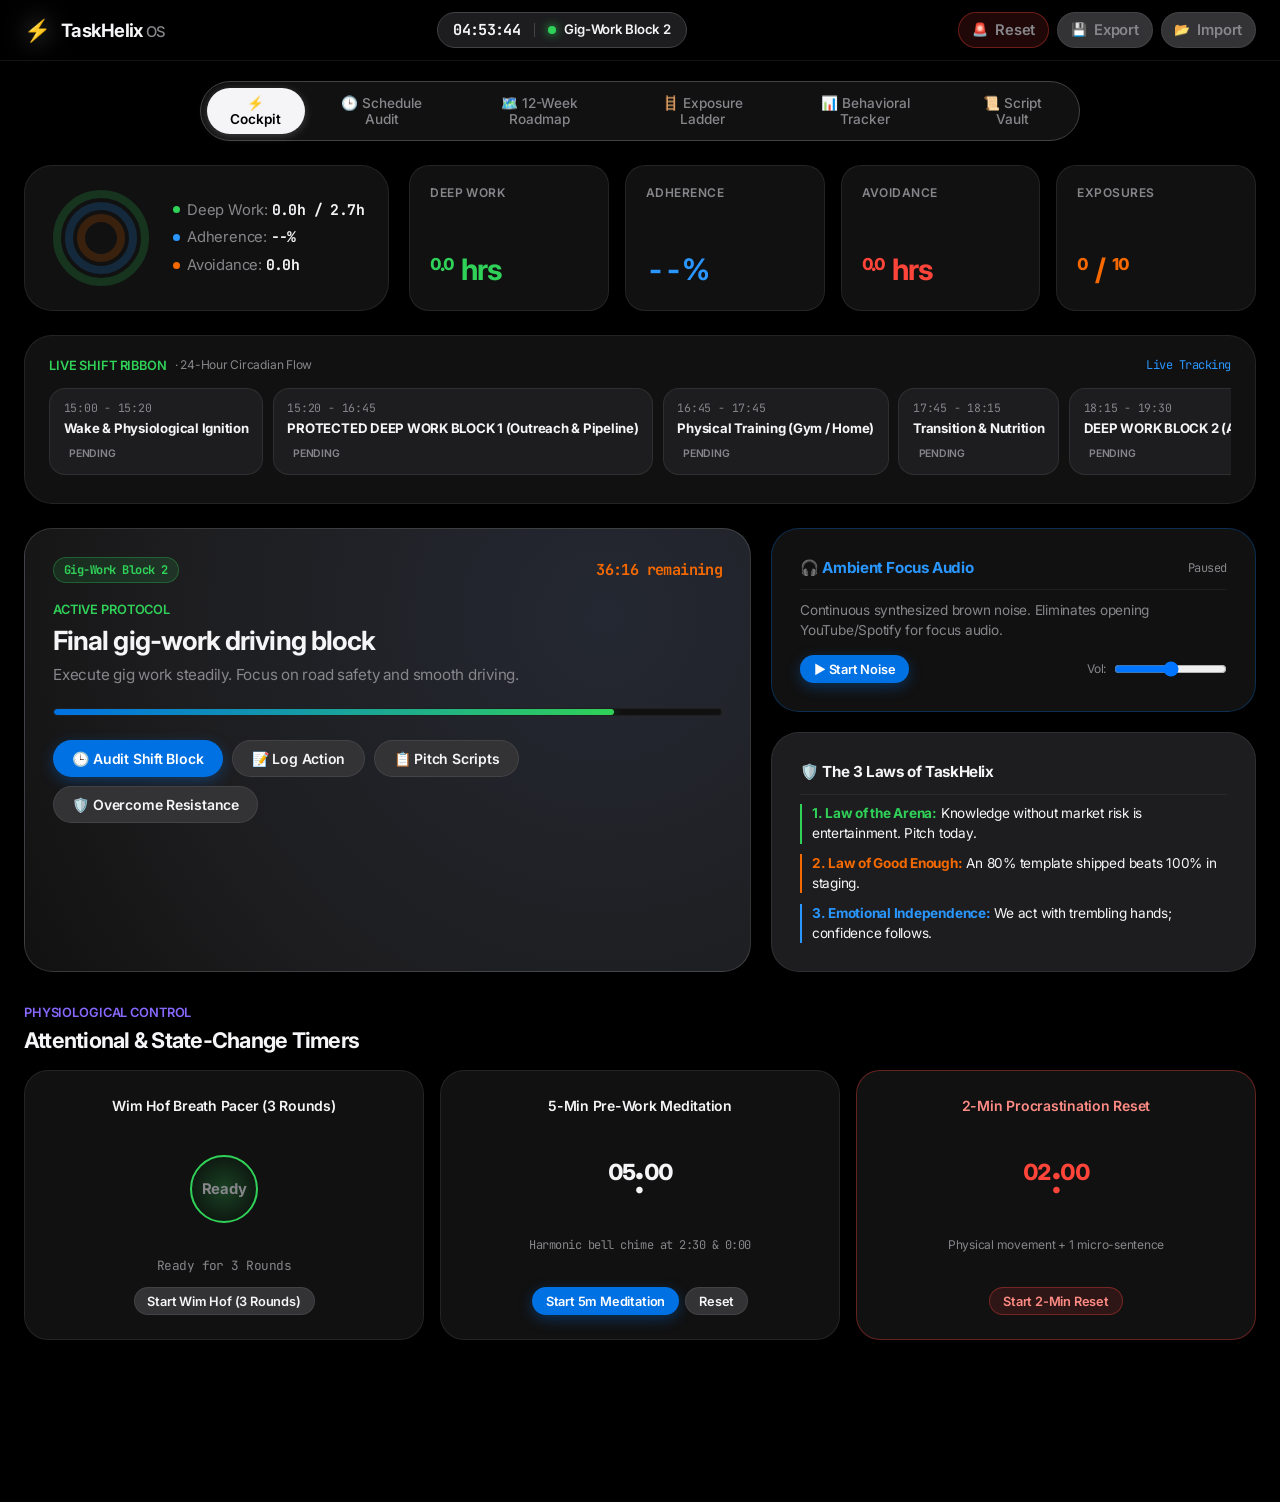
==== commit ef43e4dc: "feat(ui): complete reimagination of TaskHelix OS in Apple Obsidian Vitrine design language with Conc" ====
--- a/index.html
+++ b/index.html
@@ -27,7 +27,7 @@
 </head>
 <body>
 
-  <!-- Top Showcase Navigation & Chronometer Complication -->
+  <!-- Top Showcase Header -->
   <header class="app-header">
     <div class="header-container">
       
@@ -81,23 +81,77 @@
   <!-- Main Content Showcase Stage -->
   <main class="main-wrapper">
 
-    <!-- Top Telemetry Complications (Apple Watch Widget Strip) -->
-    <section class="grid-4" style="margin-bottom: 1.5rem;">
-      <div class="metric-box">
-        <span class="metric-label">Deep Work</span>
-        <span class="metric-val emerald mono" id="statDeepWorkHours">0.0 hrs</span>
-      </div>
-      <div class="metric-box">
-        <span class="metric-label">Schedule Adherence</span>
-        <span class="metric-val azure mono" id="statTodayAdherence">--%</span>
-      </div>
-      <div class="metric-box">
-        <span class="metric-label">Avoidance Today</span>
-        <span class="metric-val crimson mono" id="statAvoidanceHours">0.0 hrs</span>
-      </div>
-      <div class="metric-box">
-        <span class="metric-label">Exposures Conquered</span>
-        <span class="metric-val amber mono" id="statLaddersConquered">0 / 10</span>
+    <!-- Top Telemetry Stage: Apple Activity Rings + Complication Widgets -->
+    <section class="telemetry-stage-wrapper">
+      
+      <!-- Apple Activity Rings Widget -->
+      <div class="activity-rings-card">
+        <div class="rings-svg-container">
+          <svg width="104" height="104" viewBox="0 0 104 104">
+            <!-- Outer Ring: Deep Work (Green) -->
+            <circle class="ring-bg ring-emerald-bg" cx="52" cy="52" r="44"></circle>
+            <circle class="ring-fill ring-emerald-fill" id="ringDeepWork" cx="52" cy="52" r="44" stroke-dasharray="276.46" stroke-dashoffset="276.46"></circle>
+            
+            <!-- Middle Ring: Adherence (Blue) -->
+            <circle class="ring-bg ring-blue-bg" cx="52" cy="52" r="32"></circle>
+            <circle class="ring-fill ring-blue-fill" id="ringAdherence" cx="52" cy="52" r="32" stroke-dasharray="201.06" stroke-dashoffset="201.06"></circle>
+            
+            <!-- Inner Ring: Avoidance (Orange) -->
+            <circle class="ring-bg ring-orange-bg" cx="52" cy="52" r="20"></circle>
+            <circle class="ring-fill ring-orange-fill" id="ringAvoidance" cx="52" cy="52" r="20" stroke-dasharray="125.66" stroke-dashoffset="125.66"></circle>
+          </svg>
+        </div>
+
+        <div class="rings-legend">
+          <div class="ring-legend-item">
+            <span class="ring-legend-dot" style="background-color:var(--color-emerald-active);"></span>
+            <span>Deep Work: <strong id="legendDeepWork" class="mono" style="color:var(--color-frost-white);">0.0h</strong></span>
+          </div>
+          <div class="ring-legend-item">
+            <span class="ring-legend-dot" style="background-color:var(--color-halo-blue);"></span>
+            <span>Adherence: <strong id="legendAdherence" class="mono" style="color:var(--color-frost-white);">0%</strong></span>
+          </div>
+          <div class="ring-legend-item">
+            <span class="ring-legend-dot" style="background-color:var(--color-signal-orange);"></span>
+            <span>Avoidance: <strong id="legendAvoidance" class="mono" style="color:var(--color-frost-white);">0.0h</strong></span>
+          </div>
+        </div>
+      </div>
+
+      <!-- Complication Widgets Grid -->
+      <div class="grid-4" style="flex:1;">
+        <div class="metric-box">
+          <span class="metric-label">Deep Work</span>
+          <span class="metric-val emerald mono" id="statDeepWorkHours">0.0 hrs</span>
+        </div>
+        <div class="metric-box">
+          <span class="metric-label">Adherence</span>
+          <span class="metric-val azure mono" id="statTodayAdherence">--%</span>
+        </div>
+        <div class="metric-box">
+          <span class="metric-label">Avoidance</span>
+          <span class="metric-val crimson mono" id="statAvoidanceHours">0.0 hrs</span>
+        </div>
+        <div class="metric-box">
+          <span class="metric-label">Exposures</span>
+          <span class="metric-val amber mono" id="statLaddersConquered">0 / 10</span>
+        </div>
+      </div>
+
+    </section>
+
+    <!-- 24-Hour Shift Ribbon (Visual Timeline) -->
+    <section class="shift-ribbon-card">
+      <div class="shift-ribbon-header">
+        <div style="display:flex; align-items:center; gap:0.5rem;">
+          <span class="category-eyebrow emerald" style="margin-bottom:0;">Live Shift Ribbon</span>
+          <span style="font-size:0.75rem; color:var(--color-platinum);">· 24-Hour Circadian Flow</span>
+        </div>
+        <span class="mono" style="font-size:0.75rem; color:var(--color-halo-blue);" id="ribbonActiveBlockTag">Live Tracking</span>
+      </div>
+
+      <div class="ribbon-scroll-track" id="shiftRibbonTrack">
+        <!-- Injected dynamically via JS -->
       </div>
     </section>
 
--- a/styles.css
+++ b/styles.css
@@ -1,10 +1,10 @@
 /* ==========================================================================
-   TASKHELIX EXECUTION OS — APPLE DESIGN SYSTEM & VITRINE SHOWROOM
-   Obsidian Gallery Vitrine | Pure Black & Carbon Surfaces | SF Pro Typography
+   TASKHELIX EXECUTION OS — REIMAGINED APPLE OBSIDIAN VITRINE SHOWROOM
+   Pure Black & Carbon Architecture | Apple Watch Complications | SF Pro Type
    ========================================================================== */
 
 :root {
-  /* Surface & Base Colors (Apple Palette) */
+  /* Colors — Apple Vitrine Tokens */
   --color-pure-black: #000000;
   --color-carbon: #111111;
   --color-obsidian: #1d1d1f;
@@ -21,10 +21,11 @@
   --color-link-blue: #0066cc;
   --color-halo-blue: #2997ff;
   --color-signal-orange: #f56900;
-  --color-signal-orange-glow: rgba(245, 105, 0, 0.2);
+  --color-signal-orange-glow: rgba(245, 105, 0, 0.25);
   --color-iris-violet: #8668ff;
   --color-reef-teal: #00a1b3;
   --color-emerald-active: #30d158;
+  --color-emerald-glow: rgba(48, 209, 88, 0.3);
   --color-crimson-alert: #ff453a;
 
   /* Typography Fonts */
@@ -35,6 +36,7 @@
   /* Strict Apple Border Radii */
   --radius-links: 10px;
   --radius-cards: 28px;
+  --radius-complications: 22px;
   --radius-buttons: 36px;
   --radius-pill: 980px;
   --radius-nav: 980px;
@@ -42,11 +44,11 @@
   /* Animation Curves */
   --apple-ease: cubic-bezier(0.16, 1, 0.3, 1);
   --apple-spring: cubic-bezier(0.34, 1.56, 0.64, 1);
-  --trans-fast: 180ms var(--apple-ease);
+  --trans-fast: 160ms var(--apple-ease);
   --trans-smooth: 320ms var(--apple-ease);
 }
 
-/* Reset & Box Sizing */
+/* Reset & Base Rules */
 *, *::before, *::after {
   box-sizing: border-box;
   margin: 0;
@@ -65,7 +67,7 @@
   min-height: 100vh;
   display: flex;
   flex-direction: column;
-  padding-bottom: 84px; /* Space for floating bottom dock */
+  padding-bottom: 90px;
   overflow-x: hidden;
 }
 
@@ -77,7 +79,7 @@
   letter-spacing: -0.035em;
 }
 
-h1 { font-size: 2.5rem; line-height: 1.05; }
+h1 { font-size: 2.6rem; line-height: 1.05; }
 h2 { font-size: 1.85rem; line-height: 1.12; }
 h3 { font-size: 1.35rem; line-height: 1.18; }
 h4 { font-size: 1.05rem; line-height: 1.25; font-weight: 600; }
@@ -94,7 +96,7 @@
   letter-spacing: -0.04em;
 }
 
-/* Eyebrow Labels (Signal Orange / Iris / Teal) */
+/* Eyebrows */
 .category-eyebrow {
   font-family: var(--font-text);
   font-size: 0.8rem;
@@ -112,7 +114,7 @@
 .category-eyebrow.emerald { color: var(--color-emerald-active); }
 
 /* ==========================================================================
-   TOP STAGE HEADER & CHRONOMETER
+   TOP SHOWCASE BAR
    ========================================================================== */
 .app-header {
   background-color: rgba(0, 0, 0, 0.85);
@@ -122,11 +124,10 @@
   position: sticky;
   top: 0;
   z-index: 80;
-  transition: background-color var(--trans-smooth);
 }
 
 .header-container {
-  max-width: 1280px;
+  max-width: 1320px;
   margin: 0 auto;
   padding: 0.75rem 1.5rem;
   display: flex;
@@ -138,13 +139,12 @@
 .brand-section {
   display: flex;
   align-items: center;
-  gap: 0.6rem;
+  gap: 0.65rem;
 }
 
 .brand-glyph {
-  font-size: 1.25rem;
-  color: var(--color-frost-white);
-  filter: drop-shadow(0 0 10px rgba(255, 255, 255, 0.4));
+  font-size: 1.35rem;
+  filter: drop-shadow(0 0 12px rgba(255, 255, 255, 0.5));
   transition: transform var(--trans-fast);
 }
 
@@ -165,14 +165,14 @@
   font-weight: 500;
 }
 
-/* Chronometer Complication Capsule */
+/* Chronometer Pill Capsule */
 .chrono-live-bar {
   display: flex;
   align-items: center;
   gap: 0.85rem;
   background-color: var(--color-obsidian);
   border: 1px solid var(--color-smoke);
-  padding: 0.35rem 0.9rem;
+  padding: 0.35rem 0.95rem;
   border-radius: var(--radius-pill);
   transition: border-color var(--trans-fast);
 }
@@ -221,7 +221,7 @@
 }
 
 /* ==========================================================================
-   BUTTONS & INTERACTIVE PILLS (APPLE SPECIFICATION)
+   BUTTONS & TACTILE PILLS
    ========================================================================== */
 .btn {
   display: inline-flex;
@@ -242,7 +242,7 @@
   user-select: none;
 }
 
-/* The Single Saturated Action CTA — Apple Blue */
+/* Primary CTA — Apple Blue */
 .btn-primary {
   background-color: var(--color-apple-blue);
   color: var(--color-paper-white);
@@ -260,7 +260,6 @@
   background-color: var(--color-apple-blue);
 }
 
-/* Secondary Obsidian / Graphite Button */
 .btn-secondary {
   background-color: var(--color-graphite);
   color: var(--color-frost-white);
@@ -277,7 +276,6 @@
   background-color: var(--color-obsidian);
 }
 
-/* Emergency Alert Pill */
 .btn-emergency {
   background-color: rgba(255, 69, 58, 0.12);
   color: #ff8b85;
@@ -297,7 +295,7 @@
 }
 
 /* ==========================================================================
-   DESKTOP TOP NAV PILL (980px RADIUS)
+   DESKTOP NAV PILL (980px RADIUS)
    ========================================================================== */
 .desktop-nav-tabs {
   display: flex;
@@ -308,7 +306,7 @@
   border: 1px solid var(--color-smoke);
   border-radius: var(--radius-pill);
   padding: 0.35rem;
-  max-width: 860px;
+  max-width: 880px;
   margin: 1.25rem auto 0 auto;
   box-shadow: 0 8px 30px rgba(0, 0, 0, 0.7);
 }
@@ -320,7 +318,7 @@
   font-family: var(--font-text);
   font-size: 0.85rem;
   font-weight: 500;
-  padding: 0.45rem 1.05rem;
+  padding: 0.45rem 1.1rem;
   border-radius: var(--radius-pill);
   cursor: pointer;
   transition: all var(--trans-fast);
@@ -342,7 +340,7 @@
 }
 
 /* ==========================================================================
-   MOBILE FLOATING NATIVE BOTTOM DOCK (980px RADIUS)
+   FLOATING BOTTOM DOCK (MOBILE & TABLET)
    ========================================================================== */
 .mobile-bottom-nav {
   display: none;
@@ -395,10 +393,10 @@
 }
 
 /* ==========================================================================
-   LAYOUT & SHOWROOM STAGES
+   LAYOUT & SHOWROOM CANVAS
    ========================================================================== */
 .main-wrapper {
-  max-width: 1280px;
+  max-width: 1320px;
   margin: 1.5rem auto;
   padding: 0 1.5rem 3rem 1.5rem;
   flex: 1;
@@ -419,7 +417,7 @@
   to { opacity: 1; transform: translateY(0); }
 }
 
-/* Apple 28px Card Containers (Obsidian Vitrines) */
+/* Apple 28px Card Vitrines */
 .card {
   background-color: var(--color-obsidian);
   border: 1px solid rgba(255, 255, 255, 0.08);
@@ -474,8 +472,78 @@
 }
 
 /* ==========================================================================
-   TELEMETRY COMPLICATIONS (APPLE WATCH WIDGETS)
+   APPLE ACTIVITY RING & TELEMETRY COMPLICATIONS
    ========================================================================== */
+.telemetry-stage-wrapper {
+  display: grid;
+  grid-template-columns: auto 1fr;
+  gap: 1.25rem;
+  align-items: stretch;
+  margin-bottom: 1.5rem;
+}
+
+.activity-rings-card {
+  background-color: var(--color-carbon);
+  border: 1px solid rgba(255, 255, 255, 0.08);
+  border-radius: var(--radius-cards);
+  padding: 1.25rem 1.5rem;
+  display: flex;
+  align-items: center;
+  gap: 1.25rem;
+}
+
+.rings-svg-container {
+  width: 104px;
+  height: 104px;
+  position: relative;
+}
+
+.rings-svg-container svg {
+  transform: rotate(-90deg);
+}
+
+.ring-bg {
+  fill: none;
+  stroke-width: 8;
+  opacity: 0.18;
+}
+
+.ring-fill {
+  fill: none;
+  stroke-width: 8;
+  stroke-linecap: round;
+  transition: stroke-dashoffset 1s var(--apple-ease);
+}
+
+.ring-emerald-bg { stroke: var(--color-emerald-active); }
+.ring-emerald-fill { stroke: var(--color-emerald-active); }
+
+.ring-blue-bg { stroke: var(--color-halo-blue); }
+.ring-blue-fill { stroke: var(--color-halo-blue); }
+
+.ring-orange-bg { stroke: var(--color-signal-orange); }
+.ring-orange-fill { stroke: var(--color-signal-orange); }
+
+.rings-legend {
+  display: flex;
+  flex-direction: column;
+  gap: 0.35rem;
+}
+
+.ring-legend-item {
+  display: flex;
+  align-items: center;
+  gap: 0.45rem;
+  font-size: 0.78rem;
+  color: var(--color-platinum);
+}
+
+.ring-legend-dot {
+  width: 7px;
+  height: 7px;
+  border-radius: 50%;
+}
+
 .metric-box {
   background-color: var(--color-carbon);
   border: 1px solid rgba(255, 255, 255, 0.08);
@@ -517,12 +585,94 @@
 .metric-val.crimson { color: var(--color-crimson-alert); }
 
 /* ==========================================================================
+   24-HOUR SHIFT RIBBON (INTERACTIVE VISUAL TIMELINE)
+   ========================================================================== */
+.shift-ribbon-card {
+  background-color: var(--color-carbon);
+  border: 1px solid rgba(255, 255, 255, 0.08);
+  border-radius: var(--radius-cards);
+  padding: 1.25rem 1.5rem;
+  margin-bottom: 1.5rem;
+}
+
+.shift-ribbon-header {
+  display: flex;
+  align-items: center;
+  justify-content: space-between;
+  margin-bottom: 0.85rem;
+}
+
+.ribbon-scroll-track {
+  display: flex;
+  gap: 0.6rem;
+  overflow-x: auto;
+  padding-bottom: 0.5rem;
+  scroll-behavior: smooth;
+}
+
+.ribbon-scroll-track::-webkit-scrollbar {
+  height: 4px;
+}
+
+.ribbon-scroll-track::-webkit-scrollbar-thumb {
+  background: var(--color-smoke);
+  border-radius: 4px;
+}
+
+.ribbon-block-capsule {
+  flex: 0 0 auto;
+  background-color: var(--color-obsidian);
+  border: 1px solid rgba(255, 255, 255, 0.08);
+  border-radius: 16px;
+  padding: 0.65rem 0.85rem;
+  min-width: 140px;
+  cursor: pointer;
+  transition: all var(--trans-fast);
+  user-select: none;
+}
+
+.ribbon-block-capsule:hover {
+  border-color: rgba(255, 255, 255, 0.2);
+  transform: translateY(-2px);
+}
+
+.ribbon-block-capsule.active-current {
+  border-color: var(--color-emerald-active);
+  background: radial-gradient(circle at 50% 0%, rgba(48, 209, 88, 0.15) 0%, #1d1d1f 100%);
+  box-shadow: 0 0 16px var(--color-emerald-glow);
+}
+
+.ribbon-block-time {
+  font-size: 0.72rem;
+  color: var(--color-platinum);
+  font-family: var(--font-mono);
+}
+
+.ribbon-block-title {
+  font-size: 0.825rem;
+  font-weight: 700;
+  color: var(--color-frost-white);
+  margin: 0.15rem 0;
+  white-space: nowrap;
+  overflow: hidden;
+  text-overflow: ellipsis;
+}
+
+.ribbon-block-tag {
+  font-size: 0.65rem;
+  font-weight: 600;
+  padding: 0.1rem 0.35rem;
+  border-radius: var(--radius-pill);
+  display: inline-block;
+  text-transform: uppercase;
+}
+
+/* ==========================================================================
    HERO STAGE: ACTIVE FOCUS SHOWROOM
    ========================================================================== */
 .active-focus-hero {
-  background: radial-gradient(circle at 80% 20%, #22252c 0%, #1d1d1f 65%, #111111 100%);
+  background: radial-gradient(circle at 80% 20%, #242832 0%, #1d1d1f 65%, #111111 100%);
   border: 1px solid rgba(255, 255, 255, 0.14);
-  position: relative;
 }
 
 .hero-header {
@@ -540,7 +690,6 @@
   font-weight: 700;
   padding: 0.2rem 0.6rem;
   border-radius: var(--radius-pill);
-  letter-spacing: 0.02em;
 }
 
 .hero-countdown {
@@ -586,7 +735,7 @@
 }
 
 /* ==========================================================================
-   IGNITION TIMERS & WIM HOF BREATH PACER
+   IGNITION TIMERS & WIM HOF BREATH ORB
    ========================================================================== */
 .timers-grid {
   display: grid;
@@ -815,7 +964,7 @@
 .bar-segment.avoided { background-color: var(--color-signal-orange); }
 .bar-segment.pending { background-color: var(--color-graphite); }
 
-/* Quick Selection Chips (Apple Pill Chips) */
+/* Quick Selection Chips */
 .chip-grid {
   display: flex;
   flex-wrap: wrap;
@@ -913,7 +1062,6 @@
   display: block;
 }
 
-/* Checkbox Items */
 .check-item {
   display: flex;
   align-items: flex-start;
@@ -1256,6 +1404,16 @@
 /* ==========================================================================
    RESPONSIVE MEDIA QUERIES (MOBILE REFINEMENTS)
    ========================================================================== */
+@media (max-width: 900px) {
+  .telemetry-stage-wrapper {
+    grid-template-columns: 1fr;
+  }
+
+  .activity-rings-card {
+    justify-content: center;
+  }
+}
+
 @media (max-width: 768px) {
   .desktop-nav-tabs {
     display: none;
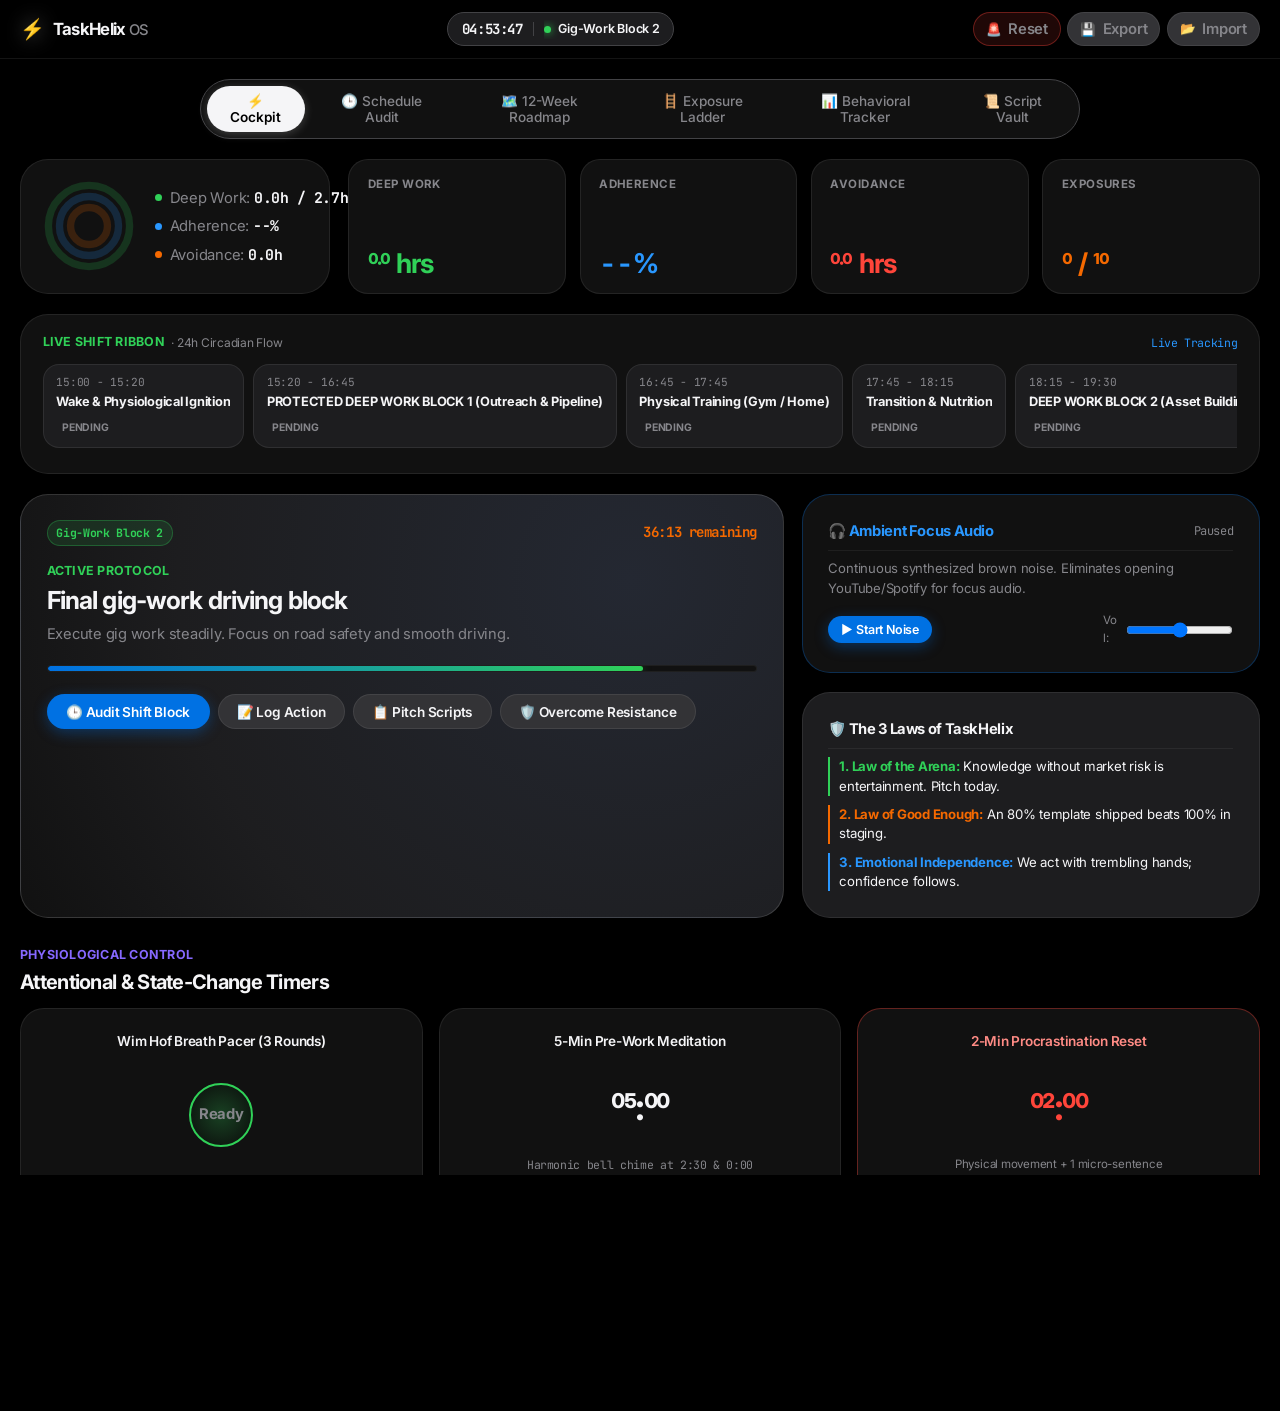
==== commit f12c735e: "fix(mobile): resolve text overlap, scoped cockpit widgets, full-width responsive form controls, and " ====
--- a/index.html
+++ b/index.html
@@ -42,9 +42,7 @@
       <!-- Chronometer Pill Complication -->
       <div class="chrono-live-bar">
         <span class="live-time-val mono" id="liveClock">15:20:00</span>
-        
-        <div style="height:14px; width:1px; background-color:var(--color-smoke);"></div>
-
+        <div style="height:14px; width:1px; background-color:var(--color-smoke); flex-shrink:0;"></div>
         <div class="active-block-pill">
           <span class="pulse-dot"></span>
           <span class="block-pill-title" id="activeBlockName">Deep Work 1</span>
@@ -81,82 +79,84 @@
   <!-- Main Content Showcase Stage -->
   <main class="main-wrapper">
 
-    <!-- Top Telemetry Stage: Apple Activity Rings + Complication Widgets -->
-    <section class="telemetry-stage-wrapper">
-      
-      <!-- Apple Activity Rings Widget -->
-      <div class="activity-rings-card">
-        <div class="rings-svg-container">
-          <svg width="104" height="104" viewBox="0 0 104 104">
-            <!-- Outer Ring: Deep Work (Green) -->
-            <circle class="ring-bg ring-emerald-bg" cx="52" cy="52" r="44"></circle>
-            <circle class="ring-fill ring-emerald-fill" id="ringDeepWork" cx="52" cy="52" r="44" stroke-dasharray="276.46" stroke-dashoffset="276.46"></circle>
-            
-            <!-- Middle Ring: Adherence (Blue) -->
-            <circle class="ring-bg ring-blue-bg" cx="52" cy="52" r="32"></circle>
-            <circle class="ring-fill ring-blue-fill" id="ringAdherence" cx="52" cy="52" r="32" stroke-dasharray="201.06" stroke-dashoffset="201.06"></circle>
-            
-            <!-- Inner Ring: Avoidance (Orange) -->
-            <circle class="ring-bg ring-orange-bg" cx="52" cy="52" r="20"></circle>
-            <circle class="ring-fill ring-orange-fill" id="ringAvoidance" cx="52" cy="52" r="20" stroke-dasharray="125.66" stroke-dashoffset="125.66"></circle>
-          </svg>
-        </div>
-
-        <div class="rings-legend">
-          <div class="ring-legend-item">
-            <span class="ring-legend-dot" style="background-color:var(--color-emerald-active);"></span>
-            <span>Deep Work: <strong id="legendDeepWork" class="mono" style="color:var(--color-frost-white);">0.0h</strong></span>
-          </div>
-          <div class="ring-legend-item">
-            <span class="ring-legend-dot" style="background-color:var(--color-halo-blue);"></span>
-            <span>Adherence: <strong id="legendAdherence" class="mono" style="color:var(--color-frost-white);">0%</strong></span>
-          </div>
-          <div class="ring-legend-item">
-            <span class="ring-legend-dot" style="background-color:var(--color-signal-orange);"></span>
-            <span>Avoidance: <strong id="legendAvoidance" class="mono" style="color:var(--color-frost-white);">0.0h</strong></span>
-          </div>
-        </div>
-      </div>
-
-      <!-- Complication Widgets Grid -->
-      <div class="grid-4" style="flex:1;">
-        <div class="metric-box">
-          <span class="metric-label">Deep Work</span>
-          <span class="metric-val emerald mono" id="statDeepWorkHours">0.0 hrs</span>
-        </div>
-        <div class="metric-box">
-          <span class="metric-label">Adherence</span>
-          <span class="metric-val azure mono" id="statTodayAdherence">--%</span>
-        </div>
-        <div class="metric-box">
-          <span class="metric-label">Avoidance</span>
-          <span class="metric-val crimson mono" id="statAvoidanceHours">0.0 hrs</span>
-        </div>
-        <div class="metric-box">
-          <span class="metric-label">Exposures</span>
-          <span class="metric-val amber mono" id="statLaddersConquered">0 / 10</span>
-        </div>
-      </div>
-
-    </section>
-
-    <!-- 24-Hour Shift Ribbon (Visual Timeline) -->
-    <section class="shift-ribbon-card">
-      <div class="shift-ribbon-header">
-        <div style="display:flex; align-items:center; gap:0.5rem;">
-          <span class="category-eyebrow emerald" style="margin-bottom:0;">Live Shift Ribbon</span>
-          <span style="font-size:0.75rem; color:var(--color-platinum);">· 24-Hour Circadian Flow</span>
-        </div>
-        <span class="mono" style="font-size:0.75rem; color:var(--color-halo-blue);" id="ribbonActiveBlockTag">Live Tracking</span>
-      </div>
-
-      <div class="ribbon-scroll-track" id="shiftRibbonTrack">
-        <!-- Injected dynamically via JS -->
-      </div>
-    </section>
-
     <!-- TAB 1: EXECUTION COCKPIT -->
     <section id="tab_cockpit" class="tab-content active">
+
+      <!-- Top Telemetry Stage: Apple Activity Rings + Complication Widgets -->
+      <div class="telemetry-stage-wrapper">
+        
+        <!-- Apple Activity Rings Widget -->
+        <div class="activity-rings-card">
+          <div class="rings-svg-container">
+            <svg width="96" height="96" viewBox="0 0 104 104">
+              <!-- Outer Ring: Deep Work (Green) -->
+              <circle class="ring-bg ring-emerald-bg" cx="52" cy="52" r="44"></circle>
+              <circle class="ring-fill ring-emerald-fill" id="ringDeepWork" cx="52" cy="52" r="44" stroke-dasharray="276.46" stroke-dashoffset="276.46"></circle>
+              
+              <!-- Middle Ring: Adherence (Blue) -->
+              <circle class="ring-bg ring-blue-bg" cx="52" cy="52" r="32"></circle>
+              <circle class="ring-fill ring-blue-fill" id="ringAdherence" cx="52" cy="52" r="32" stroke-dasharray="201.06" stroke-dashoffset="201.06"></circle>
+              
+              <!-- Inner Ring: Avoidance (Orange) -->
+              <circle class="ring-bg ring-orange-bg" cx="52" cy="52" r="20"></circle>
+              <circle class="ring-fill ring-orange-fill" id="ringAvoidance" cx="52" cy="52" r="20" stroke-dasharray="125.66" stroke-dashoffset="125.66"></circle>
+            </svg>
+          </div>
+
+          <div class="rings-legend">
+            <div class="ring-legend-item">
+              <span class="ring-legend-dot" style="background-color:var(--color-emerald-active);"></span>
+              <span>Deep Work: <strong id="legendDeepWork" class="mono" style="color:var(--color-frost-white);">0.0h / 2.7h</strong></span>
+            </div>
+            <div class="ring-legend-item">
+              <span class="ring-legend-dot" style="background-color:var(--color-halo-blue);"></span>
+              <span>Adherence: <strong id="legendAdherence" class="mono" style="color:var(--color-frost-white);">0%</strong></span>
+            </div>
+            <div class="ring-legend-item">
+              <span class="ring-legend-dot" style="background-color:var(--color-signal-orange);"></span>
+              <span>Avoidance: <strong id="legendAvoidance" class="mono" style="color:var(--color-frost-white);">0.0h</strong></span>
+            </div>
+          </div>
+        </div>
+
+        <!-- Complication Widgets Grid -->
+        <div class="grid-4" style="flex:1;">
+          <div class="metric-box">
+            <span class="metric-label">Deep Work</span>
+            <span class="metric-val emerald mono" id="statDeepWorkHours">0.0 hrs</span>
+          </div>
+          <div class="metric-box">
+            <span class="metric-label">Adherence</span>
+            <span class="metric-val azure mono" id="statTodayAdherence">--%</span>
+          </div>
+          <div class="metric-box">
+            <span class="metric-label">Avoidance</span>
+            <span class="metric-val crimson mono" id="statAvoidanceHours">0.0 hrs</span>
+          </div>
+          <div class="metric-box">
+            <span class="metric-label">Exposures</span>
+            <span class="metric-val amber mono" id="statLaddersConquered">0 / 10</span>
+          </div>
+        </div>
+
+      </div>
+
+      <!-- 24-Hour Shift Ribbon (Visual Timeline) -->
+      <div class="shift-ribbon-card">
+        <div class="shift-ribbon-header">
+          <div style="display:flex; align-items:center; gap:0.4rem;">
+            <span class="category-eyebrow emerald" style="margin-bottom:0;">Live Shift Ribbon</span>
+            <span style="font-size:0.75rem; color:var(--color-platinum);">· 24h Circadian Flow</span>
+          </div>
+          <span class="mono" style="font-size:0.72rem; color:var(--color-halo-blue);" id="ribbonActiveBlockTag">Live Tracking</span>
+        </div>
+
+        <div class="ribbon-scroll-track" id="shiftRibbonTrack">
+          <!-- Injected dynamically via JS -->
+        </div>
+      </div>
+
+      <!-- Cockpit Main Showcase Grid -->
       <div class="grid-cockpit">
         
         <!-- Left: Active Focus Hero Stage -->
@@ -180,7 +180,7 @@
             <div id="heroProgressBar" class="hero-progress-fill" style="width:0%;"></div>
           </div>
 
-          <div style="display:flex; gap:0.6rem; flex-wrap:wrap;">
+          <div class="hero-btn-cluster">
             <button class="btn btn-primary" onclick="switchTab('schedule')">
               🕒 Audit Shift Block
             </button>
@@ -197,25 +197,25 @@
         </div>
 
         <!-- Right: Audio Synthesizer & Laws -->
-        <div style="display:flex; flex-direction:column; gap:1.25rem;">
+        <div style="display:flex; flex-direction:column; gap:1.15rem;">
           
           <!-- Focus Audio Vitrine Card -->
           <div class="card" style="background-color:var(--color-carbon); border-color:rgba(0, 113, 227, 0.3);">
-            <div class="card-header" style="margin-bottom:0.6rem; padding-bottom:0.6rem;">
-              <span class="card-title" style="color:var(--color-halo-blue); font-size:0.95rem;">
+            <div class="card-header" style="margin-bottom:0.5rem; padding-bottom:0.5rem;">
+              <span class="card-title" style="color:var(--color-halo-blue); font-size:0.92rem;">
                 🎧 Ambient Focus Audio
               </span>
               <span class="mono" id="focusAudioStatus" style="font-size:0.75rem; color:var(--color-platinum);">Paused</span>
             </div>
-            <p style="font-size:0.85rem; margin-bottom:0.9rem;">
+            <p style="font-size:0.82rem; margin-bottom:0.85rem;">
               Continuous synthesized brown noise. Eliminates opening YouTube/Spotify for focus audio.
             </p>
-            <div style="display:flex; align-items:center; justify-content:space-between; gap:0.85rem;">
+            <div style="display:flex; align-items:center; justify-content:space-between; gap:0.75rem;">
               <button class="btn btn-primary btn-sm" id="focusAudioToggleBtn">
                 ▶ Start Noise
               </button>
-              <div style="display:flex; align-items:center; gap:0.5rem; flex:1; max-width:140px;">
-                <label for="focusAudioVolume" style="font-size:0.75rem; color:var(--color-platinum);">Vol:</label>
+              <div style="display:flex; align-items:center; gap:0.4rem; flex:1; max-width:130px;">
+                <label for="focusAudioVolume" style="font-size:0.72rem; color:var(--color-platinum);">Vol:</label>
                 <input type="range" id="focusAudioVolume" min="0" max="1" step="0.05" value="0.5" style="width:100%;">
               </div>
             </div>
@@ -223,17 +223,17 @@
 
           <!-- Mindset Laws Card -->
           <div class="card">
-            <div class="card-header" style="margin-bottom:0.6rem; padding-bottom:0.6rem;">
-              <span class="card-title" style="font-size:0.95rem;">🛡️ The 3 Laws of TaskHelix</span>
-            </div>
-            <div style="display:flex; flex-direction:column; gap:0.65rem; font-size:0.85rem;">
-              <div style="border-left:2px solid var(--color-emerald-active); padding-left:0.6rem;">
+            <div class="card-header" style="margin-bottom:0.5rem; padding-bottom:0.5rem;">
+              <span class="card-title" style="font-size:0.92rem;">🛡️ The 3 Laws of TaskHelix</span>
+            </div>
+            <div style="display:flex; flex-direction:column; gap:0.6rem; font-size:0.825rem;">
+              <div style="border-left:2px solid var(--color-emerald-active); padding-left:0.55rem;">
                 <strong style="color:var(--color-emerald-active);">1. Law of the Arena:</strong> Knowledge without market risk is entertainment. Pitch today.
               </div>
-              <div style="border-left:2px solid var(--color-signal-orange); padding-left:0.6rem;">
+              <div style="border-left:2px solid var(--color-signal-orange); padding-left:0.55rem;">
                 <strong style="color:var(--color-signal-orange);">2. Law of Good Enough:</strong> An 80% template shipped beats 100% in staging.
               </div>
-              <div style="border-left:2px solid var(--color-halo-blue); padding-left:0.6rem;">
+              <div style="border-left:2px solid var(--color-halo-blue); padding-left:0.55rem;">
                 <strong style="color:var(--color-halo-blue);">3. Emotional Independence:</strong> We act with trembling hands; confidence follows.
               </div>
             </div>
@@ -244,9 +244,9 @@
       </div>
 
       <!-- Built-In Interactive Timers Module -->
-      <div style="margin-top: 1.75rem;">
+      <div style="margin-top: 1.5rem;">
         <span class="category-eyebrow violet">Physiological Control</span>
-        <h3 style="margin-bottom: 0.85rem; color:var(--color-frost-white);">Attentional & State-Change Timers</h3>
+        <h3 style="margin-bottom: 0.75rem; color:var(--color-frost-white);">Attentional & State-Change Timers</h3>
         
         <div class="timers-grid">
           
@@ -258,7 +258,7 @@
                 <span id="wimHofCircleText">Ready</span>
               </div>
             </div>
-            <span id="wimHofStatus" class="mono" style="font-size:0.8rem; color:var(--color-platinum); margin-bottom:0.75rem;">Ready for 3 Rounds</span>
+            <span id="wimHofStatus" class="mono" style="font-size:0.75rem; color:var(--color-platinum); margin-bottom:0.65rem;">Ready for 3 Rounds</span>
             <button class="btn btn-secondary btn-sm" id="wimHofActionBtn">
               Start Wim Hof (3 Rounds)
             </button>
@@ -268,9 +268,9 @@
           <div class="timer-card">
             <span class="timer-title">5-Min Pre-Work Meditation</span>
             <div class="timer-digits mono" id="meditationDigits">05:00</div>
-            <span class="mono" style="font-size:0.75rem; color:var(--color-platinum); margin-bottom:0.75rem;">Harmonic bell chime at 2:30 & 0:00</span>
-            <div style="display:flex; gap:0.4rem;">
-              <button class="btn btn-primary btn-sm" id="meditationToggleBtn">Start 5m Meditation</button>
+            <span class="mono" style="font-size:0.72rem; color:var(--color-platinum); margin-bottom:0.65rem;">Harmonic bell chime at 2:30 & 0:00</span>
+            <div style="display:flex; gap:0.35rem;">
+              <button class="btn btn-primary btn-sm" id="meditationToggleBtn">Start 5m</button>
               <button class="btn btn-secondary btn-sm" onclick="Timers.meditation.reset()">Reset</button>
             </div>
           </div>
@@ -279,7 +279,7 @@
           <div class="timer-card" style="border-color: rgba(255, 69, 58, 0.35);">
             <span class="timer-title" style="color:#ff8b85;">2-Min Procrastination Reset</span>
             <div class="timer-digits mono" id="freezeDigits" style="color:var(--color-crimson-alert);">02:00</div>
-            <span style="font-size:0.75rem; color:var(--color-platinum); margin-bottom:0.75rem;">Physical movement + 1 micro-sentence</span>
+            <span style="font-size:0.72rem; color:var(--color-platinum); margin-bottom:0.65rem;">Physical movement + 1 micro-sentence</span>
             <button class="btn btn-emergency btn-sm" id="freezeResetBtn">
               Start 2-Min Reset
             </button>
@@ -292,25 +292,31 @@
     <!-- TAB 2: SCHEDULE REALITY AUDIT (PLANNED VS ACTUAL) -->
     <section id="tab_schedule" class="tab-content">
       
+      <div class="tab-header-banner">
+        <span class="category-eyebrow emerald">Truth Architecture</span>
+        <h2>Schedule Reality Audit</h2>
+        <p>Log what actually happened with zero shame. Turn avoidance into behavioral intelligence.</p>
+      </div>
+
       <!-- Date Navigation Pill -->
       <div class="date-nav-bar">
         <button class="btn btn-secondary btn-sm" onclick="changeAuditDate(-1)">◀ Prev</button>
         <div class="current-audit-date">
           <span class="mono" id="auditDateDisplay">Mon, Aug 17, 2026</span>
-          <button class="btn btn-secondary btn-sm" onclick="setAuditDateToday()" style="padding:0.2rem 0.55rem; font-size:0.75rem;">Today</button>
+          <button class="btn btn-secondary btn-sm" onclick="setAuditDateToday()" style="padding:0.18rem 0.5rem; font-size:0.72rem;">Today</button>
         </div>
         <button class="btn btn-secondary btn-sm" onclick="changeAuditDate(1)">Next ▶</button>
       </div>
 
       <!-- Daily Truth & Analytics Overview -->
-      <div class="card" style="margin-bottom: 1.25rem;">
+      <div class="card" style="margin-bottom: 1.15rem;">
         <div class="card-header">
           <span class="card-title">📊 Planned vs. Actual Time Architecture</span>
           <span class="discomfort-tag mono" id="auditAdherenceScoreBadge">Adherence: 0%</span>
         </div>
 
-        <div style="font-size:0.875rem; color:var(--color-platinum); margin-bottom:0.4rem;">
-          <strong style="color:var(--color-frost-white);">Deep Work Allocation:</strong>
+        <div style="font-size:0.85rem; color:var(--color-platinum); margin-bottom:0.35rem;">
+          <strong style="color:var(--color-frost-white);">Deep Work:</strong>
           <span id="auditDeepWorkSummaryText">Planned 2.7h | Executed 0.0h | Avoided 0.0h</span>
         </div>
 
@@ -321,14 +327,14 @@
           <div class="bar-segment pending" id="auditBarPending" style="width:100%;"></div>
         </div>
 
-        <div style="display:flex; justify-content:space-between; font-size:0.75rem; color:var(--color-platinum); margin-top:0.25rem;">
-          <span style="color:var(--color-emerald-active);">● Executed as Planned</span>
+        <div style="display:flex; justify-content:space-between; font-size:0.72rem; color:var(--color-platinum); margin-top:0.25rem; flex-wrap:wrap; gap:0.25rem;">
+          <span style="color:var(--color-emerald-active);">● Executed</span>
           <span style="color:var(--color-signal-orange);">● Deviated / Avoidance</span>
-          <span>● Unaudited / Pending</span>
-        </div>
-
-        <div style="margin-top:0.85rem; padding-top:0.65rem; border-top:1px solid rgba(255,255,255,0.06); font-size:0.85rem;">
-          <span style="color:var(--color-platinum);">Top Avoidance Trigger Detected: </span>
+          <span>● Unaudited</span>
+        </div>
+
+        <div style="margin-top:0.75rem; padding-top:0.6rem; border-top:1px solid rgba(255,255,255,0.06); font-size:0.825rem;">
+          <span style="color:var(--color-platinum);">Top Avoidance Trigger: </span>
           <strong style="color:var(--color-signal-orange);" id="auditTopTriggerText">None Logged (Clean Data)</strong>
         </div>
       </div>
@@ -347,7 +353,7 @@
 
     <!-- TAB 3: 12-WEEK ROADMAP -->
     <section id="tab_roadmap" class="tab-content">
-      <div style="margin-bottom:1.15rem;">
+      <div class="tab-header-banner">
         <span class="category-eyebrow teal">Master Progression</span>
         <h2>12-Week Transformation Plan</h2>
         <p>Progressive overload in difficulty. Check off daily and weekly non-negotiables.</p>
@@ -360,14 +366,17 @@
 
     <!-- TAB 4: EXPOSURE LADDER -->
     <section id="tab_exposure" class="tab-content">
-      <div class="card" style="margin-bottom:1.25rem;">
+      <div class="tab-header-banner">
+        <span class="category-eyebrow violet">Limbic Desensitization</span>
+        <h2>Systematic Exposure Ladder</h2>
+        <p>Survive each micro-exposure to down-regulate resistance and build earned confidence.</p>
+      </div>
+
+      <div class="card">
         <div class="card-header">
-          <span class="card-title">🪜 Systematic Exposure Ladder</span>
+          <span class="card-title">🪜 10-Rung Desensitization Hierarchy</span>
           <span class="discomfort-tag mono">Climb Sequentially</span>
         </div>
-        <p style="margin-bottom:1rem;">
-          Survive each micro-exposure to down-regulate limbic resistance and build earned confidence.
-        </p>
 
         <div id="exposureLadderContainer">
           <!-- Injected dynamically via JS -->
@@ -377,7 +386,13 @@
 
     <!-- TAB 5: BEHAVIORAL TRACKER -->
     <section id="tab_tracker" class="tab-content">
-      <div class="card" style="margin-bottom:1.25rem;">
+      <div class="tab-header-banner">
+        <span class="category-eyebrow blue">Behavioral Activation</span>
+        <h2>Mood Lift & Action Tracker</h2>
+        <p>Proof that action precedes motivation. Log what you did and measure the mood lift.</p>
+      </div>
+
+      <div class="card" style="margin-bottom:1.15rem;">
         <div class="card-header">
           <span class="card-title">📝 Log Behavioral Action</span>
         </div>
@@ -443,7 +458,7 @@
 
     <!-- TAB 6: SCRIPT VAULT & SOPS -->
     <section id="tab_scripts" class="tab-content">
-      <div style="margin-bottom:1.15rem;">
+      <div class="tab-header-banner">
         <span class="category-eyebrow blue">Conversion Assets</span>
         <h2>Production Script Vault & SOPs</h2>
         <p>1-Click clipboard copy for Upwork bidding, discovery calls, and client boundary protection.</p>
--- a/styles.css
+++ b/styles.css
@@ -1,6 +1,7 @@
 /* ==========================================================================
    TASKHELIX EXECUTION OS — REIMAGINED APPLE OBSIDIAN VITRINE SHOWROOM
    Pure Black & Carbon Architecture | Apple Watch Complications | SF Pro Type
+   Mobile-First Zero-Overlap Architecture
    ========================================================================== */
 
 :root {
@@ -56,6 +57,10 @@
   -webkit-tap-highlight-color: transparent;
 }
 
+html {
+  scroll-behavior: smooth;
+}
+
 body {
   font-family: var(--font-text);
   background-color: var(--color-pure-black);
@@ -67,7 +72,7 @@
   min-height: 100vh;
   display: flex;
   flex-direction: column;
-  padding-bottom: 90px;
+  padding-bottom: calc(100px + env(safe-area-inset-bottom));
   overflow-x: hidden;
 }
 
@@ -77,32 +82,34 @@
   font-weight: 700;
   color: var(--color-frost-white);
   letter-spacing: -0.035em;
-}
-
-h1 { font-size: 2.6rem; line-height: 1.05; }
-h2 { font-size: 1.85rem; line-height: 1.12; }
-h3 { font-size: 1.35rem; line-height: 1.18; }
-h4 { font-size: 1.05rem; line-height: 1.25; font-weight: 600; }
+  word-break: break-word;
+}
+
+h1 { font-size: 2.4rem; line-height: 1.1; }
+h2 { font-size: 1.75rem; line-height: 1.15; }
+h3 { font-size: 1.25rem; line-height: 1.2; }
+h4 { font-size: 1.02rem; line-height: 1.28; font-weight: 600; }
 
 p, span, label {
   font-size: 0.925rem;
   color: var(--color-platinum);
   line-height: 1.5;
+  word-break: break-word;
 }
 
 .mono {
   font-family: var(--font-mono);
   font-feature-settings: "numr", "tnum";
-  letter-spacing: -0.04em;
+  letter-spacing: -0.03em;
 }
 
 /* Eyebrows */
 .category-eyebrow {
   font-family: var(--font-text);
-  font-size: 0.8rem;
-  font-weight: 600;
+  font-size: 0.78rem;
+  font-weight: 700;
   color: var(--color-signal-orange);
-  letter-spacing: -0.01em;
+  letter-spacing: 0.02em;
   text-transform: uppercase;
   display: inline-block;
   margin-bottom: 0.35rem;
@@ -129,32 +136,28 @@
 .header-container {
   max-width: 1320px;
   margin: 0 auto;
-  padding: 0.75rem 1.5rem;
+  padding: 0.75rem 1.25rem;
   display: flex;
   align-items: center;
   justify-content: space-between;
-  gap: 1rem;
+  gap: 0.75rem;
 }
 
 .brand-section {
   display: flex;
   align-items: center;
-  gap: 0.65rem;
+  gap: 0.5rem;
+  flex-shrink: 0;
 }
 
 .brand-glyph {
-  font-size: 1.35rem;
-  filter: drop-shadow(0 0 12px rgba(255, 255, 255, 0.5));
-  transition: transform var(--trans-fast);
-}
-
-.brand-glyph:hover {
-  transform: scale(1.15) rotate(-6deg);
+  font-size: 1.25rem;
+  filter: drop-shadow(0 0 10px rgba(255, 255, 255, 0.4));
 }
 
 .brand-title {
   font-family: var(--font-display);
-  font-size: 1.15rem;
+  font-size: 1.05rem;
   font-weight: 700;
   letter-spacing: -0.04em;
   color: var(--color-frost-white);
@@ -169,55 +172,60 @@
 .chrono-live-bar {
   display: flex;
   align-items: center;
-  gap: 0.85rem;
+  gap: 0.65rem;
   background-color: var(--color-obsidian);
   border: 1px solid var(--color-smoke);
-  padding: 0.35rem 0.95rem;
+  padding: 0.35rem 0.85rem;
   border-radius: var(--radius-pill);
   transition: border-color var(--trans-fast);
-}
-
-.chrono-live-bar:hover {
-  border-color: var(--color-halo-blue);
+  overflow: hidden;
+  max-width: 100%;
 }
 
 .live-time-val {
-  font-size: 0.95rem;
-  font-weight: 700;
-  color: var(--color-frost-white);
+  font-size: 0.88rem;
+  font-weight: 700;
+  color: var(--color-frost-white);
+  flex-shrink: 0;
 }
 
 .active-block-pill {
   display: flex;
   align-items: center;
-  gap: 0.5rem;
+  gap: 0.45rem;
+  overflow: hidden;
 }
 
 .pulse-dot {
-  width: 8px;
-  height: 8px;
+  width: 7px;
+  height: 7px;
   border-radius: 50%;
   background-color: var(--color-emerald-active);
-  box-shadow: 0 0 10px var(--color-emerald-active);
+  box-shadow: 0 0 8px var(--color-emerald-active);
   animation: applePulse 2.4s infinite var(--apple-ease);
+  flex-shrink: 0;
 }
 
 @keyframes applePulse {
   0% { transform: scale(0.9); opacity: 0.7; }
-  50% { transform: scale(1.3); opacity: 1; box-shadow: 0 0 14px var(--color-emerald-active); }
+  50% { transform: scale(1.3); opacity: 1; }
   100% { transform: scale(0.9); opacity: 0.7; }
 }
 
 .block-pill-title {
-  font-size: 0.825rem;
+  font-size: 0.78rem;
   font-weight: 600;
   color: var(--color-frost-white);
+  white-space: nowrap;
+  overflow: hidden;
+  text-overflow: ellipsis;
 }
 
 .header-actions {
   display: flex;
   align-items: center;
-  gap: 0.5rem;
+  gap: 0.4rem;
+  flex-shrink: 0;
 }
 
 /* ==========================================================================
@@ -227,11 +235,11 @@
   display: inline-flex;
   align-items: center;
   justify-content: center;
-  gap: 0.45rem;
+  gap: 0.4rem;
   padding: 0.55rem 1.15rem;
   border-radius: var(--radius-buttons);
   font-family: var(--font-text);
-  font-size: 0.875rem;
+  font-size: 0.85rem;
   font-weight: 600;
   letter-spacing: -0.015em;
   cursor: pointer;
@@ -242,7 +250,6 @@
   user-select: none;
 }
 
-/* Primary CTA — Apple Blue */
 .btn-primary {
   background-color: var(--color-apple-blue);
   color: var(--color-paper-white);
@@ -252,12 +259,10 @@
 .btn-primary:hover {
   background-color: var(--color-apple-blue-hover);
   transform: translateY(-1px);
-  box-shadow: 0 6px 20px rgba(0, 113, 227, 0.45);
 }
 
 .btn-primary:active {
   transform: translateY(0);
-  background-color: var(--color-apple-blue);
 }
 
 .btn-secondary {
@@ -269,11 +274,6 @@
 .btn-secondary:hover {
   background-color: var(--color-smoke);
   border-color: rgba(255, 255, 255, 0.2);
-  color: var(--color-paper-white);
-}
-
-.btn-secondary:active {
-  background-color: var(--color-obsidian);
 }
 
 .btn-emergency {
@@ -285,12 +285,11 @@
 .btn-emergency:hover {
   background-color: var(--color-crimson-alert);
   color: var(--color-paper-white);
-  box-shadow: 0 0 16px rgba(255, 69, 58, 0.4);
 }
 
 .btn-sm {
-  padding: 0.35rem 0.8rem;
-  font-size: 0.8rem;
+  padding: 0.32rem 0.75rem;
+  font-size: 0.78rem;
   border-radius: var(--radius-pill);
 }
 
@@ -340,24 +339,24 @@
 }
 
 /* ==========================================================================
-   FLOATING BOTTOM DOCK (MOBILE & TABLET)
+   FLOATING BOTTOM DOCK (MOBILE NATIVE SAFE)
    ========================================================================== */
 .mobile-bottom-nav {
   display: none;
   position: fixed;
-  bottom: 16px;
-  left: 16px;
-  right: 16px;
-  background-color: rgba(29, 29, 31, 0.88);
+  bottom: calc(12px + env(safe-area-inset-bottom));
+  left: 10px;
+  right: 10px;
+  background-color: rgba(24, 24, 26, 0.94);
   backdrop-filter: saturate(180%) blur(24px);
   -webkit-backdrop-filter: saturate(180%) blur(24px);
-  border: 1px solid rgba(255, 255, 255, 0.12);
+  border: 1px solid rgba(255, 255, 255, 0.14);
   border-radius: var(--radius-pill);
   z-index: 100;
-  padding: 0.35rem 0.5rem;
+  padding: 4px 6px;
   justify-content: space-around;
   align-items: center;
-  box-shadow: 0 12px 40px rgba(0, 0, 0, 0.85);
+  box-shadow: 0 14px 45px rgba(0, 0, 0, 0.9);
 }
 
 .mobile-nav-item {
@@ -368,28 +367,37 @@
   background: none;
   border: none;
   color: var(--color-platinum);
-  padding: 0.4rem 0.35rem;
+  padding: 5px 2px;
   font-size: 0.65rem;
   font-weight: 600;
-  border-radius: var(--radius-pill);
+  border-radius: 18px;
   cursor: pointer;
   flex: 1;
+  min-width: 0;
   transition: all var(--trans-fast);
-  gap: 0.1rem;
+  gap: 1px;
+}
+
+.mobile-nav-item span:last-child {
+  white-space: nowrap;
+  overflow: hidden;
+  text-overflow: ellipsis;
+  max-width: 100%;
 }
 
 .mobile-nav-icon {
-  font-size: 1.15rem;
+  font-size: 1.1rem;
+  line-height: 1;
   transition: transform var(--trans-fast);
 }
 
 .mobile-nav-item.active {
   color: var(--color-frost-white);
-  background-color: rgba(255, 255, 255, 0.1);
+  background-color: rgba(255, 255, 255, 0.12);
 }
 
 .mobile-nav-item.active .mobile-nav-icon {
-  transform: scale(1.15);
+  transform: scale(1.12);
 }
 
 /* ==========================================================================
@@ -397,15 +405,15 @@
    ========================================================================== */
 .main-wrapper {
   max-width: 1320px;
-  margin: 1.5rem auto;
-  padding: 0 1.5rem 3rem 1.5rem;
+  margin: 1.25rem auto;
+  padding: 0 1.25rem 2.5rem 1.25rem;
   flex: 1;
   width: 100%;
 }
 
 .tab-content {
   display: none;
-  animation: stageEnter 360ms var(--apple-ease) forwards;
+  animation: stageEnter 320ms var(--apple-ease) forwards;
 }
 
 .tab-content.active {
@@ -413,8 +421,13 @@
 }
 
 @keyframes stageEnter {
-  from { opacity: 0; transform: translateY(8px); }
+  from { opacity: 0; transform: translateY(6px); }
   to { opacity: 1; transform: translateY(0); }
+}
+
+.tab-header-banner {
+  margin-bottom: 1.25rem;
+  padding-bottom: 0.5rem;
 }
 
 /* Apple 28px Card Vitrines */
@@ -422,10 +435,10 @@
   background-color: var(--color-obsidian);
   border: 1px solid rgba(255, 255, 255, 0.08);
   border-radius: var(--radius-cards);
-  padding: 1.75rem;
+  padding: 1.6rem;
   position: relative;
   overflow: hidden;
-  transition: border-color var(--trans-fast), transform var(--trans-fast);
+  transition: border-color var(--trans-fast);
 }
 
 .card:hover {
@@ -436,39 +449,41 @@
   display: flex;
   align-items: center;
   justify-content: space-between;
-  margin-bottom: 1.1rem;
+  margin-bottom: 1rem;
   padding-bottom: 0.75rem;
   border-bottom: 1px solid rgba(255, 255, 255, 0.06);
+  gap: 0.5rem;
+  flex-wrap: wrap;
 }
 
 .card-title {
   font-family: var(--font-display);
-  font-size: 1.1rem;
+  font-size: 1.08rem;
   font-weight: 700;
   color: var(--color-frost-white);
   letter-spacing: -0.025em;
   display: flex;
   align-items: center;
-  gap: 0.5rem;
+  gap: 0.45rem;
 }
 
 /* Grids */
 .grid-2 {
   display: grid;
   grid-template-columns: repeat(2, 1fr);
-  gap: 1.25rem;
+  gap: 1.15rem;
 }
 
 .grid-4 {
   display: grid;
   grid-template-columns: repeat(4, 1fr);
-  gap: 1rem;
+  gap: 0.85rem;
 }
 
 .grid-cockpit {
   display: grid;
-  grid-template-columns: 1.2fr 0.8fr;
-  gap: 1.25rem;
+  grid-template-columns: 1.25fr 0.75fr;
+  gap: 1.15rem;
 }
 
 /* ==========================================================================
@@ -476,25 +491,26 @@
    ========================================================================== */
 .telemetry-stage-wrapper {
   display: grid;
-  grid-template-columns: auto 1fr;
-  gap: 1.25rem;
+  grid-template-columns: 310px 1fr;
+  gap: 1.15rem;
   align-items: stretch;
-  margin-bottom: 1.5rem;
+  margin-bottom: 1.25rem;
 }
 
 .activity-rings-card {
   background-color: var(--color-carbon);
   border: 1px solid rgba(255, 255, 255, 0.08);
   border-radius: var(--radius-cards);
-  padding: 1.25rem 1.5rem;
-  display: flex;
-  align-items: center;
-  gap: 1.25rem;
+  padding: 1.15rem 1.25rem;
+  display: flex;
+  align-items: center;
+  gap: 1.15rem;
 }
 
 .rings-svg-container {
-  width: 104px;
-  height: 104px;
+  width: 96px;
+  height: 96px;
+  flex-shrink: 0;
   position: relative;
 }
 
@@ -527,7 +543,8 @@
 .rings-legend {
   display: flex;
   flex-direction: column;
-  gap: 0.35rem;
+  gap: 0.4rem;
+  min-width: 0;
 }
 
 .ring-legend-item {
@@ -536,19 +553,21 @@
   gap: 0.45rem;
   font-size: 0.78rem;
   color: var(--color-platinum);
+  white-space: nowrap;
 }
 
 .ring-legend-dot {
   width: 7px;
   height: 7px;
   border-radius: 50%;
+  flex-shrink: 0;
 }
 
 .metric-box {
   background-color: var(--color-carbon);
   border: 1px solid rgba(255, 255, 255, 0.08);
   border-radius: 20px;
-  padding: 1.15rem 1.25rem;
+  padding: 1rem 1.15rem;
   display: flex;
   flex-direction: column;
   justify-content: space-between;
@@ -559,12 +578,11 @@
 
 .metric-box:hover {
   border-color: rgba(255, 255, 255, 0.18);
-  transform: translateY(-2px);
 }
 
 .metric-label {
-  font-size: 0.75rem;
-  font-weight: 600;
+  font-size: 0.72rem;
+  font-weight: 700;
   color: var(--color-platinum);
   text-transform: uppercase;
   letter-spacing: 0.04em;
@@ -572,11 +590,12 @@
 
 .metric-val {
   font-family: var(--font-display);
-  font-size: 1.85rem;
+  font-size: 1.7rem;
   font-weight: 700;
   color: var(--color-frost-white);
   letter-spacing: -0.035em;
-  margin-top: 0.35rem;
+  margin-top: 0.25rem;
+  line-height: 1;
 }
 
 .metric-val.emerald { color: var(--color-emerald-active); }
@@ -585,29 +604,31 @@
 .metric-val.crimson { color: var(--color-crimson-alert); }
 
 /* ==========================================================================
-   24-HOUR SHIFT RIBBON (INTERACTIVE VISUAL TIMELINE)
+   24-HOUR SHIFT RIBBON (VISUAL TIMELINE)
    ========================================================================== */
 .shift-ribbon-card {
   background-color: var(--color-carbon);
   border: 1px solid rgba(255, 255, 255, 0.08);
   border-radius: var(--radius-cards);
-  padding: 1.25rem 1.5rem;
-  margin-bottom: 1.5rem;
+  padding: 1.15rem 1.35rem;
+  margin-bottom: 1.25rem;
 }
 
 .shift-ribbon-header {
   display: flex;
   align-items: center;
   justify-content: space-between;
-  margin-bottom: 0.85rem;
+  margin-bottom: 0.75rem;
+  gap: 0.5rem;
 }
 
 .ribbon-scroll-track {
   display: flex;
-  gap: 0.6rem;
+  gap: 0.55rem;
   overflow-x: auto;
-  padding-bottom: 0.5rem;
+  padding-bottom: 0.4rem;
   scroll-behavior: smooth;
+  -webkit-overflow-scrolling: touch;
 }
 
 .ribbon-scroll-track::-webkit-scrollbar {
@@ -624,8 +645,8 @@
   background-color: var(--color-obsidian);
   border: 1px solid rgba(255, 255, 255, 0.08);
   border-radius: 16px;
-  padding: 0.65rem 0.85rem;
-  min-width: 140px;
+  padding: 0.6rem 0.8rem;
+  min-width: 135px;
   cursor: pointer;
   transition: all var(--trans-fast);
   user-select: none;
@@ -633,23 +654,22 @@
 
 .ribbon-block-capsule:hover {
   border-color: rgba(255, 255, 255, 0.2);
-  transform: translateY(-2px);
 }
 
 .ribbon-block-capsule.active-current {
   border-color: var(--color-emerald-active);
   background: radial-gradient(circle at 50% 0%, rgba(48, 209, 88, 0.15) 0%, #1d1d1f 100%);
-  box-shadow: 0 0 16px var(--color-emerald-glow);
+  box-shadow: 0 0 14px var(--color-emerald-glow);
 }
 
 .ribbon-block-time {
-  font-size: 0.72rem;
+  font-size: 0.7rem;
   color: var(--color-platinum);
   font-family: var(--font-mono);
 }
 
 .ribbon-block-title {
-  font-size: 0.825rem;
+  font-size: 0.8rem;
   font-weight: 700;
   color: var(--color-frost-white);
   margin: 0.15rem 0;
@@ -660,7 +680,7 @@
 
 .ribbon-block-tag {
   font-size: 0.65rem;
-  font-weight: 600;
+  font-weight: 700;
   padding: 0.1rem 0.35rem;
   border-radius: var(--radius-pill);
   display: inline-block;
@@ -679,50 +699,51 @@
   display: flex;
   align-items: center;
   justify-content: space-between;
-  margin-bottom: 0.85rem;
+  margin-bottom: 0.75rem;
+  gap: 0.5rem;
+  flex-wrap: wrap;
 }
 
 .hero-tag {
   background-color: rgba(48, 209, 88, 0.12);
   color: var(--color-emerald-active);
   border: 1px solid rgba(48, 209, 88, 0.3);
-  font-size: 0.75rem;
-  font-weight: 700;
-  padding: 0.2rem 0.6rem;
+  font-size: 0.72rem;
+  font-weight: 700;
+  padding: 0.2rem 0.55rem;
   border-radius: var(--radius-pill);
 }
 
 .hero-countdown {
-  font-size: 0.95rem;
+  font-size: 0.88rem;
   font-weight: 700;
   color: var(--color-signal-orange);
 }
 
 .hero-instruction {
   font-family: var(--font-display);
-  font-size: 1.65rem;
+  font-size: 1.55rem;
   font-weight: 700;
   letter-spacing: -0.035em;
   color: var(--color-frost-white);
-  margin-bottom: 0.5rem;
-  line-height: 1.15;
+  margin-bottom: 0.45rem;
+  line-height: 1.2;
 }
 
 .hero-description {
   color: var(--color-platinum);
-  font-size: 0.95rem;
-  line-height: 1.55;
-  margin-bottom: 1.35rem;
+  font-size: 0.92rem;
+  line-height: 1.5;
+  margin-bottom: 1.25rem;
   max-width: 640px;
 }
 
-/* Progress Glow Bar */
 .hero-progress-track {
   background-color: var(--color-carbon);
-  height: 8px;
+  height: 7px;
   border-radius: var(--radius-pill);
   overflow: hidden;
-  margin-bottom: 1.5rem;
+  margin-bottom: 1.35rem;
   border: 1px solid rgba(255, 255, 255, 0.06);
 }
 
@@ -730,8 +751,14 @@
   height: 100%;
   background: linear-gradient(90deg, #0071e3 0%, #30d158 100%);
   border-radius: var(--radius-pill);
-  box-shadow: 0 0 12px rgba(48, 209, 88, 0.4);
+  box-shadow: 0 0 10px rgba(48, 209, 88, 0.4);
   transition: width 1s linear;
+}
+
+.hero-btn-cluster {
+  display: flex;
+  gap: 0.5rem;
+  flex-wrap: wrap;
 }
 
 /* ==========================================================================
@@ -741,14 +768,14 @@
   display: grid;
   grid-template-columns: repeat(3, 1fr);
   gap: 1rem;
-  margin-top: 1rem;
+  margin-top: 0.85rem;
 }
 
 .timer-card {
   background-color: var(--color-carbon);
   border: 1px solid rgba(255, 255, 255, 0.08);
   border-radius: 24px;
-  padding: 1.5rem 1.25rem;
+  padding: 1.35rem 1.15rem;
   text-align: center;
   display: flex;
   flex-direction: column;
@@ -762,35 +789,34 @@
 }
 
 .timer-title {
-  font-size: 0.875rem;
+  font-size: 0.85rem;
   font-weight: 600;
   color: var(--color-frost-white);
-  margin-bottom: 0.4rem;
+  margin-bottom: 0.35rem;
 }
 
 .timer-digits {
   font-family: var(--font-display);
-  font-size: 2.5rem;
+  font-size: 2.3rem;
   font-weight: 700;
   letter-spacing: -0.04em;
   color: var(--color-frost-white);
-  margin: 0.4rem 0;
-}
-
-/* Apple Pacer Breathing Orb */
+  margin: 0.35rem 0;
+}
+
 .pacer-container {
-  width: 110px;
-  height: 110px;
+  width: 100px;
+  height: 100px;
   position: relative;
   display: flex;
   align-items: center;
   justify-content: center;
-  margin: 0.75rem auto;
+  margin: 0.5rem auto;
 }
 
 .pacer-circle {
-  width: 68px;
-  height: 68px;
+  width: 64px;
+  height: 64px;
   border-radius: 50%;
   background: radial-gradient(circle, rgba(48, 209, 88, 0.25) 0%, rgba(0, 0, 0, 0.4) 100%);
   border: 2px solid var(--color-emerald-active);
@@ -799,23 +825,23 @@
   align-items: center;
   justify-content: center;
   font-family: var(--font-display);
-  font-size: 0.8rem;
+  font-size: 0.78rem;
   font-weight: 700;
   color: var(--color-frost-white);
 }
 
 .pacer-circle.inhale {
-  transform: scale(1.4);
+  transform: scale(1.35);
   background: radial-gradient(circle, rgba(48, 209, 88, 0.5) 0%, rgba(0, 113, 227, 0.3) 100%);
   border-color: var(--color-halo-blue);
-  box-shadow: 0 0 25px rgba(48, 209, 88, 0.5);
+  box-shadow: 0 0 20px rgba(48, 209, 88, 0.5);
 }
 
 .pacer-circle.hold {
-  transform: scale(1.4);
+  transform: scale(1.35);
   border-color: var(--color-signal-orange);
   background: radial-gradient(circle, rgba(245, 105, 0, 0.4) 0%, rgba(0, 0, 0, 0.4) 100%);
-  box-shadow: 0 0 25px rgba(245, 105, 0, 0.4);
+  box-shadow: 0 0 20px rgba(245, 105, 0, 0.4);
 }
 
 .pacer-circle.exhale {
@@ -832,36 +858,33 @@
   align-items: center;
   justify-content: space-between;
   background-color: var(--color-obsidian);
-  padding: 0.6rem 1.15rem;
+  padding: 0.5rem 1rem;
   border-radius: var(--radius-pill);
   border: 1px solid rgba(255, 255, 255, 0.08);
-  margin-bottom: 1.25rem;
+  margin-bottom: 1.15rem;
+  gap: 0.5rem;
 }
 
 .current-audit-date {
-  font-size: 0.95rem;
+  font-size: 0.9rem;
   font-weight: 600;
   color: var(--color-frost-white);
   display: flex;
   align-items: center;
-  gap: 0.5rem;
+  gap: 0.45rem;
 }
 
 .audit-block-row {
   background-color: var(--color-carbon);
   border: 1px solid rgba(255, 255, 255, 0.06);
   border-radius: 20px;
-  padding: 1.15rem 1.35rem;
+  padding: 1.1rem 1.25rem;
   margin-bottom: 0.75rem;
   display: flex;
   align-items: center;
   justify-content: space-between;
-  gap: 1rem;
+  gap: 0.85rem;
   transition: all var(--trans-fast);
-}
-
-.audit-block-row:hover {
-  border-color: rgba(255, 255, 255, 0.14);
 }
 
 .audit-block-row.status-followed {
@@ -877,82 +900,76 @@
 .audit-block-info {
   display: flex;
   align-items: flex-start;
-  gap: 1rem;
+  gap: 0.85rem;
   flex: 1;
+  min-width: 0;
 }
 
 .audit-time-col {
-  width: 110px;
+  width: 105px;
   flex-shrink: 0;
 }
 
 .audit-time-range {
-  font-size: 0.85rem;
+  font-size: 0.82rem;
   font-weight: 700;
   color: var(--color-frost-white);
 }
 
 .audit-status-tag {
-  font-size: 0.7rem;
+  font-size: 0.68rem;
   font-weight: 700;
   padding: 0.15rem 0.45rem;
   border-radius: var(--radius-pill);
   display: inline-block;
-  margin-top: 0.25rem;
+  margin-top: 0.2rem;
   text-transform: uppercase;
 }
 
-.tag-pending {
-  background-color: var(--color-graphite);
-  color: var(--color-platinum);
-}
-
-.tag-followed {
-  background-color: rgba(48, 209, 88, 0.15);
-  color: var(--color-emerald-active);
-}
-
-.tag-deviated {
-  background-color: rgba(245, 105, 0, 0.15);
-  color: var(--color-signal-orange);
+.tag-pending { background-color: var(--color-graphite); color: var(--color-platinum); }
+.tag-followed { background-color: rgba(48, 209, 88, 0.15); color: var(--color-emerald-active); }
+.tag-deviated { background-color: rgba(245, 105, 0, 0.15); color: var(--color-signal-orange); }
+
+.audit-text-col {
+  flex: 1;
+  min-width: 0;
 }
 
 .audit-text-col h4 {
-  font-size: 0.95rem;
-  margin-bottom: 0.2rem;
+  font-size: 0.92rem;
+  margin-bottom: 0.15rem;
 }
 
 .audit-text-col p {
-  font-size: 0.85rem;
+  font-size: 0.82rem;
   color: var(--color-platinum);
 }
 
 .deviation-record-box {
-  margin-top: 0.5rem;
+  margin-top: 0.45rem;
   background-color: var(--color-pure-black);
   border-left: 3px solid var(--color-signal-orange);
-  padding: 0.5rem 0.75rem;
-  border-radius: 0 12px 12px 0;
-  font-size: 0.8rem;
+  padding: 0.45rem 0.65rem;
+  border-radius: 0 10px 10px 0;
+  font-size: 0.78rem;
   color: var(--color-frost-white);
 }
 
 .audit-actions-col {
   display: flex;
   align-items: center;
-  gap: 0.4rem;
+  gap: 0.35rem;
   flex-shrink: 0;
 }
 
-/* Comparison Bar */
 .comparison-bar-wrap {
   background-color: var(--color-pure-black);
   border: 1px solid rgba(255, 255, 255, 0.08);
   border-radius: var(--radius-pill);
-  height: 14px;
+  height: 12px;
   overflow: hidden;
   display: flex;
-  margin: 0.6rem 0;
+  margin: 0.55rem 0;
 }
 
 .bar-segment {
@@ -964,12 +981,11 @@
 .bar-segment.avoided { background-color: var(--color-signal-orange); }
 .bar-segment.pending { background-color: var(--color-graphite); }
 
-/* Quick Selection Chips */
 .chip-grid {
   display: flex;
   flex-wrap: wrap;
-  gap: 0.45rem;
-  margin-top: 0.45rem;
+  gap: 0.4rem;
+  margin-top: 0.4rem;
 }
 
 .chip-btn {
@@ -977,9 +993,9 @@
   border: 1px solid rgba(255, 255, 255, 0.08);
   color: var(--color-platinum);
   font-family: var(--font-text);
-  font-size: 0.8rem;
+  font-size: 0.78rem;
   font-weight: 500;
-  padding: 0.4rem 0.85rem;
+  padding: 0.35rem 0.75rem;
   border-radius: var(--radius-pill);
   cursor: pointer;
   transition: all var(--trans-fast);
@@ -995,7 +1011,6 @@
   color: var(--color-paper-white);
   border-color: var(--color-signal-orange);
   font-weight: 600;
-  box-shadow: 0 0 12px var(--color-signal-orange-glow);
 }
 
 /* ==========================================================================
@@ -1015,36 +1030,41 @@
 }
 
 .week-header {
-  padding: 1.1rem 1.4rem;
+  padding: 1rem 1.25rem;
   display: flex;
   align-items: center;
   justify-content: space-between;
   cursor: pointer;
   user-select: none;
   background-color: var(--color-carbon);
+  gap: 0.65rem;
 }
 
 .week-title-wrap {
   display: flex;
   align-items: center;
-  gap: 0.85rem;
+  gap: 0.75rem;
+  flex: 1;
+  min-width: 0;
 }
 
 .week-num-badge {
   background-color: var(--color-obsidian);
   border: 1px solid var(--color-smoke);
-  font-size: 0.8rem;
-  font-weight: 700;
-  padding: 0.25rem 0.6rem;
+  font-size: 0.78rem;
+  font-weight: 700;
+  padding: 0.2rem 0.55rem;
   border-radius: var(--radius-pill);
   color: var(--color-frost-white);
+  flex-shrink: 0;
 }
 
 .week-title-text {
   font-family: var(--font-display);
   font-weight: 700;
-  font-size: 0.98rem;
-  color: var(--color-frost-white);
+  font-size: 0.95rem;
+  color: var(--color-frost-white);
+  line-height: 1.25;
 }
 
 .week-phase-pill {
@@ -1052,8 +1072,15 @@
   color: var(--color-platinum);
 }
 
+.week-header-right {
+  display: flex;
+  align-items: center;
+  gap: 0.65rem;
+  flex-shrink: 0;
+}
+
 .week-body {
-  padding: 1.35rem;
+  padding: 1.25rem;
   display: none;
   border-top: 1px solid rgba(255, 255, 255, 0.06);
 }
@@ -1065,8 +1092,8 @@
 .check-item {
   display: flex;
   align-items: flex-start;
-  gap: 0.75rem;
-  padding: 0.6rem 0;
+  gap: 0.65rem;
+  padding: 0.55rem 0;
   border-bottom: 1px solid rgba(255, 255, 255, 0.04);
 }
 
@@ -1075,8 +1102,8 @@
 }
 
 .custom-checkbox {
-  width: 20px;
-  height: 20px;
+  width: 19px;
+  height: 19px;
   border-radius: 6px;
   border: 1px solid var(--color-smoke);
   background-color: var(--color-carbon);
@@ -1087,17 +1114,18 @@
   margin-top: 2px;
   flex-shrink: 0;
   transition: all var(--trans-fast);
+  font-size: 0.75rem;
+  font-weight: 700;
 }
 
 .custom-checkbox.checked {
   background-color: var(--color-emerald-active);
   border-color: var(--color-emerald-active);
   color: var(--color-pure-black);
-  box-shadow: 0 0 10px rgba(48, 209, 88, 0.35);
 }
 
 .check-text {
-  font-size: 0.88rem;
+  font-size: 0.85rem;
   color: var(--color-frost-white);
   flex: 1;
 }
@@ -1112,12 +1140,12 @@
   background-color: var(--color-carbon);
   border: 1px solid rgba(255, 255, 255, 0.06);
   border-radius: 20px;
-  padding: 1.15rem 1.35rem;
-  margin-bottom: 0.75rem;
+  padding: 1rem 1.2rem;
+  margin-bottom: 0.65rem;
   display: flex;
   align-items: center;
   justify-content: space-between;
-  gap: 1rem;
+  gap: 0.75rem;
 }
 
 .ladder-item.completed {
@@ -1128,28 +1156,36 @@
 .ladder-left {
   display: flex;
   align-items: center;
-  gap: 0.85rem;
+  gap: 0.75rem;
+  flex: 1;
+  min-width: 0;
 }
 
 .ladder-num {
-  font-size: 1.1rem;
+  font-size: 1.05rem;
   font-weight: 800;
   color: var(--color-platinum);
-  width: 28px;
+  width: 26px;
   text-align: center;
+  flex-shrink: 0;
 }
 
 .ladder-item.completed .ladder-num {
   color: var(--color-emerald-active);
 }
 
+.ladder-content {
+  flex: 1;
+  min-width: 0;
+}
+
 .ladder-content h4 {
-  font-size: 0.95rem;
-  margin-bottom: 0.2rem;
+  font-size: 0.92rem;
+  margin-bottom: 0.15rem;
 }
 
 .ladder-content p {
-  font-size: 0.825rem;
+  font-size: 0.8rem;
   color: var(--color-platinum);
 }
 
@@ -1157,22 +1193,23 @@
   background-color: rgba(245, 105, 0, 0.12);
   color: var(--color-signal-orange);
   border: 1px solid rgba(245, 105, 0, 0.3);
-  font-size: 0.72rem;
-  font-weight: 700;
-  padding: 0.2rem 0.55rem;
+  font-size: 0.7rem;
+  font-weight: 700;
+  padding: 0.2rem 0.5rem;
   border-radius: var(--radius-pill);
+  white-space: nowrap;
 }
 
 /* ==========================================================================
-   TRACKER FORM & DATA TABLE
+   TRACKER FORM & DATA TABLE / CARDS
    ========================================================================== */
 .tracker-form {
   display: grid;
   grid-template-columns: repeat(4, 1fr) auto;
-  gap: 0.85rem;
-  margin-bottom: 1.35rem;
+  gap: 0.75rem;
+  margin-bottom: 1.25rem;
   background-color: var(--color-carbon);
-  padding: 1.15rem;
+  padding: 1.1rem;
   border-radius: 20px;
   border: 1px solid rgba(255, 255, 255, 0.08);
   align-items: flex-end;
@@ -1181,11 +1218,12 @@
 .form-group {
   display: flex;
   flex-direction: column;
-  gap: 0.35rem;
+  gap: 0.3rem;
+  min-width: 0;
 }
 
 .form-group label {
-  font-size: 0.75rem;
+  font-size: 0.74rem;
   font-weight: 600;
   color: var(--color-platinum);
 }
@@ -1194,17 +1232,17 @@
   background-color: var(--color-pure-black);
   border: 1px solid var(--color-smoke);
   color: var(--color-frost-white);
-  padding: 0.5rem 0.85rem;
+  padding: 0.45rem 0.75rem;
   border-radius: var(--radius-links);
   font-family: var(--font-text);
   font-size: 0.85rem;
   outline: none;
   transition: border-color var(--trans-fast);
+  width: 100%;
 }
 
 .form-control:focus {
   border-color: var(--color-apple-blue);
-  box-shadow: 0 0 10px rgba(0, 113, 227, 0.3);
 }
 
 .slider-container {
@@ -1216,33 +1254,36 @@
 .mood-val-badge {
   font-size: 0.85rem;
   font-weight: 700;
-  width: 24px;
+  width: 20px;
   text-align: center;
+  flex-shrink: 0;
 }
 
 .data-table-wrapper {
   overflow-x: auto;
   border: 1px solid rgba(255, 255, 255, 0.08);
   border-radius: 20px;
+  -webkit-overflow-scrolling: touch;
 }
 
 .data-table {
   width: 100%;
   border-collapse: collapse;
   text-align: left;
-  font-size: 0.85rem;
+  font-size: 0.825rem;
 }
 
 .data-table th {
   background-color: var(--color-carbon);
   color: var(--color-platinum);
-  padding: 0.75rem 1rem;
+  padding: 0.65rem 0.85rem;
   font-weight: 600;
   border-bottom: 1px solid rgba(255, 255, 255, 0.08);
+  white-space: nowrap;
 }
 
 .data-table td {
-  padding: 0.75rem 1rem;
+  padding: 0.65rem 0.85rem;
   border-bottom: 1px solid rgba(255, 255, 255, 0.06);
   color: var(--color-frost-white);
 }
@@ -1255,10 +1296,11 @@
   display: inline-flex;
   align-items: center;
   gap: 0.2rem;
-  padding: 0.15rem 0.45rem;
+  padding: 0.12rem 0.4rem;
   border-radius: var(--radius-pill);
   font-weight: 700;
-  font-size: 0.75rem;
+  font-size: 0.72rem;
+  white-space: nowrap;
 }
 
 .delta-badge.positive {
@@ -1276,26 +1318,29 @@
   background-color: var(--color-carbon);
   border: 1px solid rgba(255, 255, 255, 0.08);
   border-radius: 20px;
-  padding: 1.25rem;
-  margin-bottom: 1rem;
+  padding: 1.15rem;
+  margin-bottom: 0.85rem;
 }
 
 .script-header {
   display: flex;
   align-items: center;
   justify-content: space-between;
-  margin-bottom: 0.75rem;
+  margin-bottom: 0.65rem;
+  gap: 0.5rem;
+  flex-wrap: wrap;
 }
 
 .script-text {
   background-color: var(--color-pure-black);
   border: 1px solid rgba(255, 255, 255, 0.06);
   border-radius: 12px;
-  padding: 0.95rem;
-  font-size: 0.85rem;
+  padding: 0.85rem;
+  font-size: 0.825rem;
   color: var(--color-platinum);
   white-space: pre-wrap;
-  line-height: 1.6;
+  line-height: 1.55;
+  word-break: break-word;
 }
 
 /* ==========================================================================
@@ -1311,7 +1356,7 @@
   display: none;
   align-items: center;
   justify-content: center;
-  padding: 1.25rem;
+  padding: 1rem;
 }
 
 .modal-overlay.open {
@@ -1322,11 +1367,11 @@
   background-color: var(--color-obsidian);
   border: 1px solid rgba(255, 255, 255, 0.14);
   border-radius: var(--radius-cards);
-  max-width: 620px;
+  max-width: 580px;
   width: 100%;
   max-height: 85vh;
   overflow-y: auto;
-  padding: 1.75rem;
+  padding: 1.5rem;
   box-shadow: 0 20px 60px rgba(0, 0, 0, 0.9);
   animation: appleModalEnter 240ms var(--apple-ease);
 }
@@ -1340,36 +1385,37 @@
   display: flex;
   align-items: center;
   justify-content: space-between;
-  margin-bottom: 1rem;
-  padding-bottom: 0.75rem;
+  margin-bottom: 0.85rem;
+  padding-bottom: 0.65rem;
   border-bottom: 1px solid rgba(255, 255, 255, 0.08);
+  gap: 0.5rem;
 }
 
 .obstacle-card {
   background-color: var(--color-carbon);
   border: 1px solid rgba(255, 255, 255, 0.08);
   border-radius: 16px;
-  padding: 1.1rem;
-  margin-bottom: 0.85rem;
+  padding: 1rem;
+  margin-bottom: 0.75rem;
 }
 
 .obstacle-card h4 {
   color: #ff8b85;
-  margin-bottom: 0.35rem;
-  font-size: 0.925rem;
+  margin-bottom: 0.3rem;
+  font-size: 0.9rem;
 }
 
 .obstacle-trap {
-  font-size: 0.825rem;
-  color: var(--color-platinum);
-  margin-bottom: 0.5rem;
+  font-size: 0.8rem;
+  color: var(--color-platinum);
+  margin-bottom: 0.45rem;
 }
 
 .obstacle-action {
   background-color: rgba(48, 209, 88, 0.1);
   border-left: 3px solid var(--color-emerald-active);
-  padding: 0.6rem 0.8rem;
-  font-size: 0.85rem;
+  padding: 0.55rem 0.75rem;
+  font-size: 0.825rem;
   color: var(--color-frost-white);
   font-weight: 600;
   border-radius: 0 8px 8px 0;
@@ -1378,15 +1424,15 @@
 /* Toast Capsule */
 .toast {
   position: fixed;
-  bottom: calc(90px + env(safe-area-inset-bottom));
+  bottom: calc(85px + env(safe-area-inset-bottom));
   left: 50%;
   transform: translateX(-50%) translateY(20px);
   background-color: rgba(245, 245, 247, 0.95);
   color: var(--color-pure-black);
   font-family: var(--font-text);
   font-weight: 600;
-  font-size: 0.85rem;
-  padding: 0.6rem 1.25rem;
+  font-size: 0.82rem;
+  padding: 0.55rem 1.15rem;
   border-radius: var(--radius-pill);
   box-shadow: 0 10px 30px rgba(0, 0, 0, 0.8);
   opacity: 0;
@@ -1402,7 +1448,7 @@
 }
 
 /* ==========================================================================
-   RESPONSIVE MEDIA QUERIES (MOBILE REFINEMENTS)
+   MOBILE & TABLET RESPONSIVE OVERRIDES (ZERO-OVERLAP GUARANTEE)
    ========================================================================== */
 @media (max-width: 900px) {
   .telemetry-stage-wrapper {
@@ -1410,11 +1456,19 @@
   }
 
   .activity-rings-card {
-    justify-content: center;
+    justify-content: flex-start;
+  }
+
+  .grid-cockpit {
+    grid-template-columns: 1fr;
   }
 }
 
 @media (max-width: 768px) {
+  body {
+    padding-bottom: calc(95px + env(safe-area-inset-bottom));
+  }
+
   .desktop-nav-tabs {
     display: none;
   }
@@ -1424,66 +1478,103 @@
   }
 
   .header-container {
-    padding: 0.45rem 0.85rem;
-    gap: 0.45rem;
+    padding: 0.5rem 0.75rem;
+    gap: 0.35rem;
   }
 
   .brand-title {
-    font-size: 0.95rem;
+    font-size: 0.92rem;
   }
 
   .chrono-live-bar {
-    padding: 0.25rem 0.55rem;
-    gap: 0.45rem;
+    padding: 0.22rem 0.5rem;
+    gap: 0.35rem;
   }
 
   .live-time-val {
-    font-size: 0.8rem;
+    font-size: 0.76rem;
   }
 
   .block-pill-title {
-    font-size: 0.72rem;
-    max-width: 100px;
-    white-space: nowrap;
-    overflow: hidden;
-    text-overflow: ellipsis;
-  }
-
-  .grid-2, .grid-cockpit {
+    font-size: 0.7rem;
+    max-width: 90px;
+  }
+
+  .main-wrapper {
+    margin: 0.85rem auto;
+    padding: 0 0.75rem 2rem 0.75rem;
+  }
+
+  h1 { font-size: 1.85rem; }
+  h2 { font-size: 1.45rem; }
+  h3 { font-size: 1.15rem; }
+
+  .grid-2 {
     grid-template-columns: 1fr;
+    gap: 0.85rem;
   }
 
   .grid-4 {
     grid-template-columns: 1fr 1fr;
-    gap: 0.65rem;
+    gap: 0.55rem;
   }
 
   .metric-box {
+    padding: 0.75rem 0.85rem;
+    border-radius: 16px;
+  }
+
+  .metric-val {
+    font-size: 1.35rem;
+  }
+
+  .activity-rings-card {
     padding: 0.85rem 1rem;
-    border-radius: 16px;
-  }
-
-  .metric-val {
-    font-size: 1.45rem;
+    gap: 0.85rem;
+  }
+
+  .rings-svg-container {
+    width: 80px;
+    height: 80px;
+  }
+
+  .ring-legend-item {
+    font-size: 0.72rem;
   }
 
   .timers-grid {
     grid-template-columns: 1fr;
+    gap: 0.75rem;
   }
 
   .card {
-    padding: 1.25rem;
-    border-radius: 24px;
+    padding: 1.15rem 1rem;
+    border-radius: 22px;
   }
 
   .hero-instruction {
-    font-size: 1.35rem;
-  }
-
+    font-size: 1.25rem;
+  }
+
+  .hero-btn-cluster {
+    flex-direction: column;
+  }
+
+  .hero-btn-cluster .btn {
+    width: 100%;
+  }
+
+  /* Schedule Reality Audit Mobile Fixes */
   .audit-block-row {
     flex-direction: column;
     align-items: stretch;
-    padding: 1rem;
+    padding: 0.95rem;
+    gap: 0.65rem;
+  }
+
+  .audit-block-info {
+    flex-direction: column;
+    gap: 0.4rem;
   }
 
   .audit-time-col {
@@ -1494,25 +1585,62 @@
   }
 
   .audit-actions-col {
+    width: 100%;
     justify-content: flex-end;
-    margin-top: 0.6rem;
-    padding-top: 0.6rem;
+    margin-top: 0.35rem;
+    padding-top: 0.5rem;
     border-top: 1px solid rgba(255, 255, 255, 0.06);
   }
 
+  .audit-actions-col .btn {
+    flex: 1;
+  }
+
+  /* Week Card Mobile Header Fixes */
+  .week-header {
+    padding: 0.85rem 1rem;
+    flex-wrap: wrap;
+  }
+
+  .week-header-right {
+    width: 100%;
+    justify-content: space-between;
+    margin-top: 0.35rem;
+    padding-top: 0.35rem;
+    border-top: 1px solid rgba(255, 255, 255, 0.05);
+  }
+
+  /* Behavioral Tracker Form Mobile Fixes */
   .tracker-form {
     grid-template-columns: 1fr;
-  }
-
-  .date-nav-bar {
-    padding: 0.45rem 0.75rem;
-  }
-
-  .current-audit-date {
-    font-size: 0.825rem;
+    gap: 0.65rem;
+    padding: 0.95rem;
+  }
+
+  .tracker-form .form-group {
+    grid-column: span 1 !important;
+  }
+
+  .tracker-form button[type="submit"] {
+    width: 100%;
+  }
+
+  /* Exposure Ladder Mobile Layout */
+  .ladder-item {
+    flex-direction: column;
+    align-items: stretch;
+    gap: 0.65rem;
+    padding: 0.95rem;
+  }
+
+  .ladder-item-actions {
+    display: flex;
+    align-items: center;
+    justify-content: space-between;
+    width: 100%;
   }
 
   .hide-mobile {
-    display: none;
-  }
-}
+    display: none !important;
+  }
+}
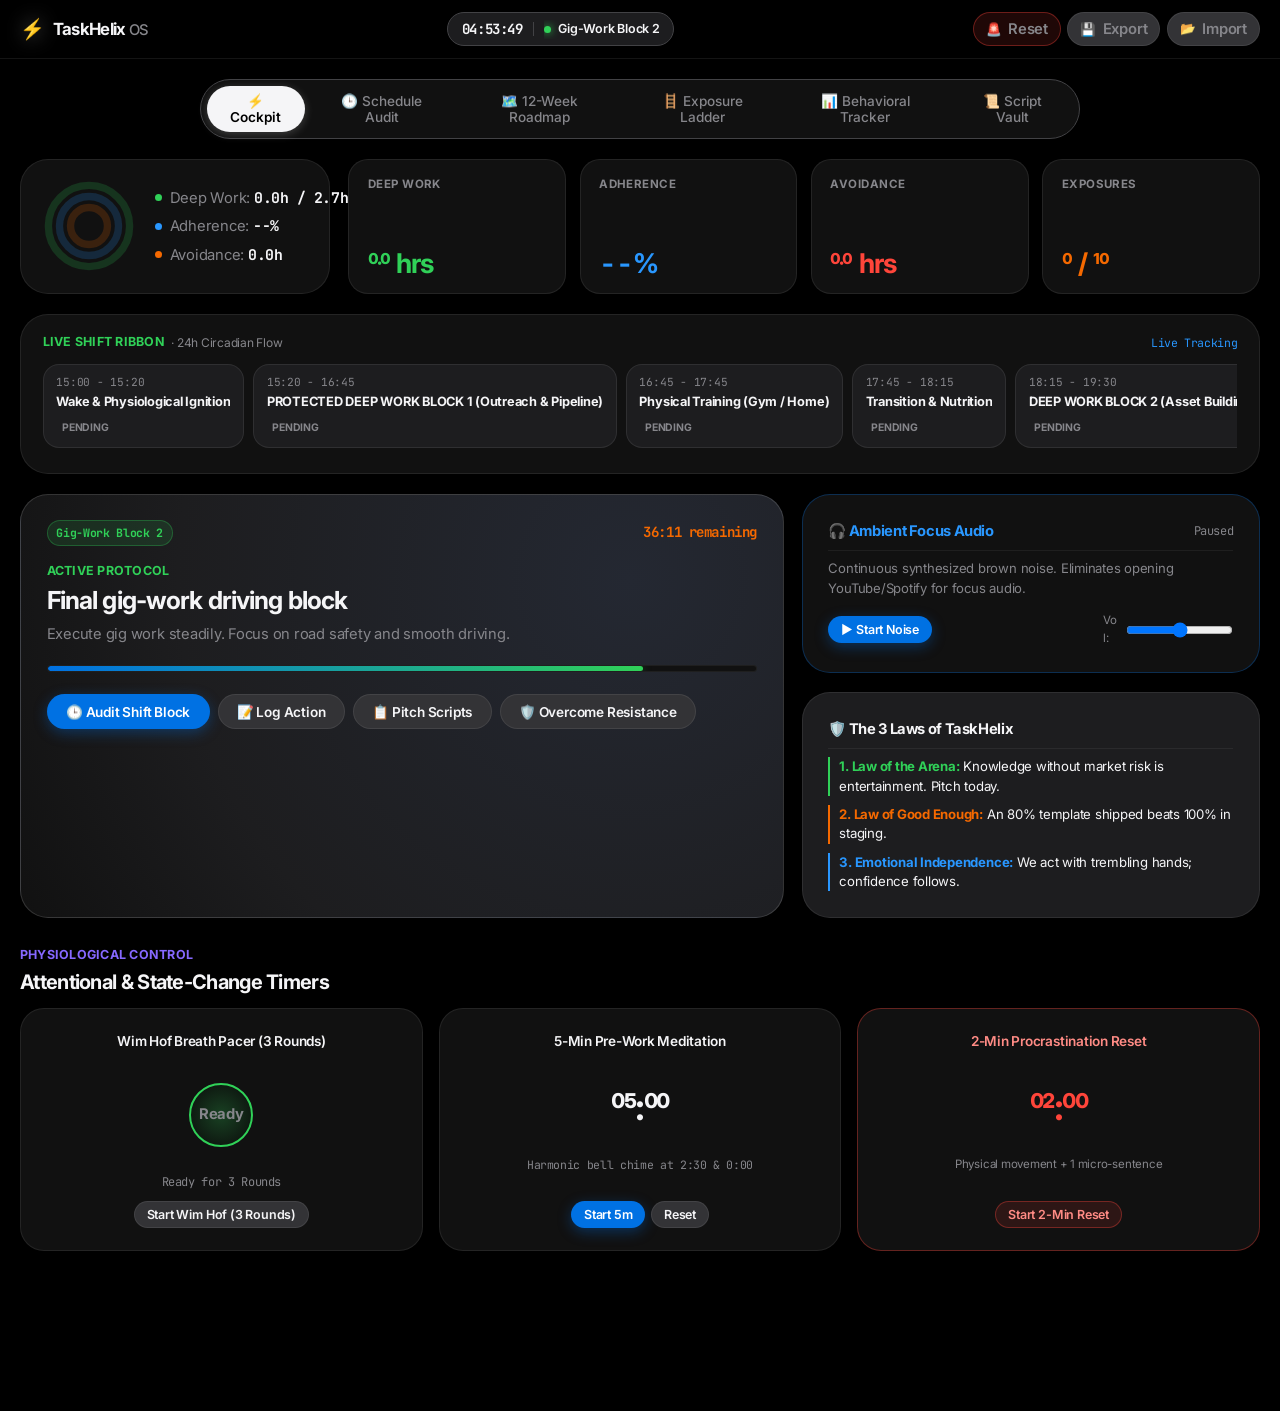
==== commit e73b67aa: "perf: eliminate 1s DOM reflow thrashing, add font-display swap, Stale-While-Revalidate caching, and " ====
--- a/index.html
+++ b/index.html
@@ -3,6 +3,7 @@
 <head>
   <meta charset="UTF-8">
   <meta name="viewport" content="width=device-width, initial-scale=1.0, maximum-scale=1.0, user-scalable=no">
+  <meta name="description" content="TaskHelix 12-Week Execution OS — Behavioral activation, schedule reality audit, and systematic exposure system.">
   <title>TaskHelix // 12-Week Execution OS</title>
   
   <!-- PWA & Mobile Web App Meta -->
@@ -17,7 +18,7 @@
   <link rel="icon" href="data:image/svg+xml,<svg xmlns=%22http://www.w3.org/2000/svg%22 viewBox=%220 0 100 100%22><text y=%22.9em%22 font-size=%2290%22>⚡</text></svg>">
   <link rel="apple-touch-icon" href="data:image/svg+xml,<svg xmlns='http://www.w3.org/2000/svg' viewBox='0 0 100 100'><rect width='100' height='100' rx='28' fill='%23000000'/><text x='50%' y='68%' font-size='60' text-anchor='middle'>⚡</text></svg>">
 
-  <!-- Typography: Apple SF Pro Display / Inter & JetBrains Mono -->
+  <!-- Typography: Apple SF Pro Display / Inter & JetBrains Mono with display=swap -->
   <link rel="preconnect" href="https://fonts.googleapis.com">
   <link rel="preconnect" href="https://fonts.gstatic.com" crossorigin>
   <link href="https://fonts.googleapis.com/css2?family=Inter:wght@400;500;600;700;800&family=JetBrains+Mono:wght@500;700;800&display=swap" rel="stylesheet">
@@ -216,7 +217,7 @@
               </button>
               <div style="display:flex; align-items:center; gap:0.4rem; flex:1; max-width:130px;">
                 <label for="focusAudioVolume" style="font-size:0.72rem; color:var(--color-platinum);">Vol:</label>
-                <input type="range" id="focusAudioVolume" min="0" max="1" step="0.05" value="0.5" style="width:100%;">
+                <input type="range" id="focusAudioVolume" aria-label="Ambient Focus Audio Volume" min="0" max="1" step="0.05" value="0.5" style="width:100%;">
               </div>
             </div>
           </div>
@@ -411,7 +412,7 @@
           <div class="form-group">
             <label for="moodBefore">Mood Before (1-5)</label>
             <div class="slider-container">
-              <input type="range" id="moodBefore" min="1" max="5" value="2" class="form-control" style="padding:0;">
+              <input type="range" id="moodBefore" aria-label="Mood Before on scale 1 to 5" min="1" max="5" value="2" class="form-control" style="padding:0;">
               <span class="mood-val-badge mono" id="moodBeforeVal">2</span>
             </div>
           </div>
@@ -419,7 +420,7 @@
           <div class="form-group">
             <label for="moodAfter">Mood After (1-5)</label>
             <div class="slider-container">
-              <input type="range" id="moodAfter" min="1" max="5" value="4" class="form-control" style="padding:0;">
+              <input type="range" id="moodAfter" aria-label="Mood After on scale 1 to 5" min="1" max="5" value="4" class="form-control" style="padding:0;">
               <span class="mood-val-badge mono" id="moodAfterVal">4</span>
             </div>
           </div>
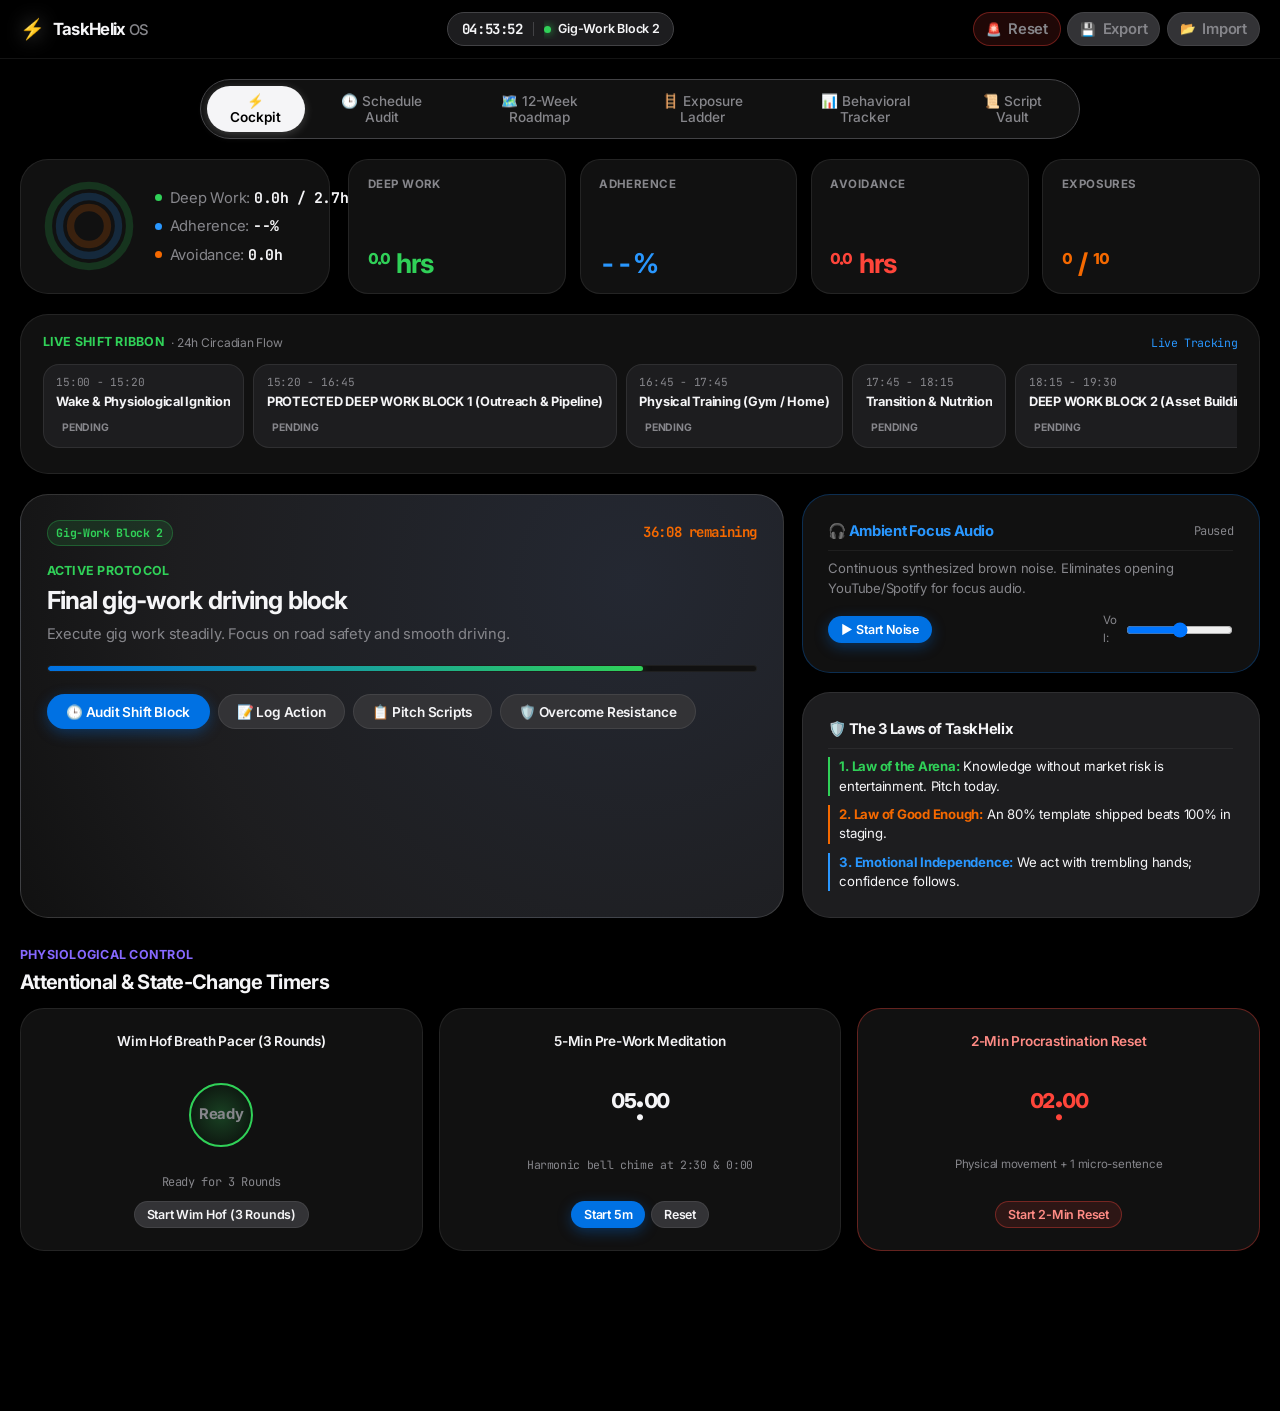
==== commit 0e861b16: "perf(a11y): add aria-labels for all form controls and interactive buttons" ====
--- a/index.html
+++ b/index.html
@@ -401,12 +401,12 @@
         <form class="tracker-form" onsubmit="logBehaviorAction(event)">
           <div class="form-group" style="grid-column: span 2;">
             <label for="trackerAction">Exact Behavioral Action</label>
-            <input type="text" id="trackerAction" class="form-control" placeholder="e.g. Sent 2 Upwork proposals with Loom" required>
+            <input type="text" id="trackerAction" aria-label="Exact Behavioral Action Description" class="form-control" placeholder="e.g. Sent 2 Upwork proposals with Loom" required>
           </div>
 
           <div class="form-group">
             <label for="trackerDuration">Duration (Mins)</label>
-            <input type="number" id="trackerDuration" class="form-control mono" value="25" min="1" max="300">
+            <input type="number" id="trackerDuration" aria-label="Duration in minutes" class="form-control mono" value="25" min="1" max="300">
           </div>
 
           <div class="form-group">
@@ -427,7 +427,7 @@
 
           <div class="form-group" style="grid-column: span 4;">
             <label for="trackerNotes">Resistance / Victory Notes</label>
-            <input type="text" id="trackerNotes" class="form-control" placeholder="e.g. Felt urge to check email; pushed through.">
+            <input type="text" id="trackerNotes" aria-label="Resistance or Victory Notes" class="form-control" placeholder="e.g. Felt urge to check email; pushed through.">
           </div>
 
           <button type="submit" class="btn btn-primary" style="height:38px;">
@@ -538,7 +538,7 @@
         <label for="deviationNotesInput" style="font-size:0.8rem; font-weight:600; color:var(--color-frost-white); display:block; margin-bottom:0.35rem;">
           3. Optional Details / Specific Thought Pattern:
         </label>
-        <input type="text" id="deviationNotesInput" class="form-control" style="width:100%;" placeholder="e.g. Felt anxious; opened YouTube.">
+        <input type="text" id="deviationNotesInput" aria-label="Optional details or thought pattern for schedule deviation" class="form-control" style="width:100%;" placeholder="e.g. Felt anxious; opened YouTube.">
       </div>
 
       <div style="display:flex; justify-content:flex-end; gap:0.5rem;">
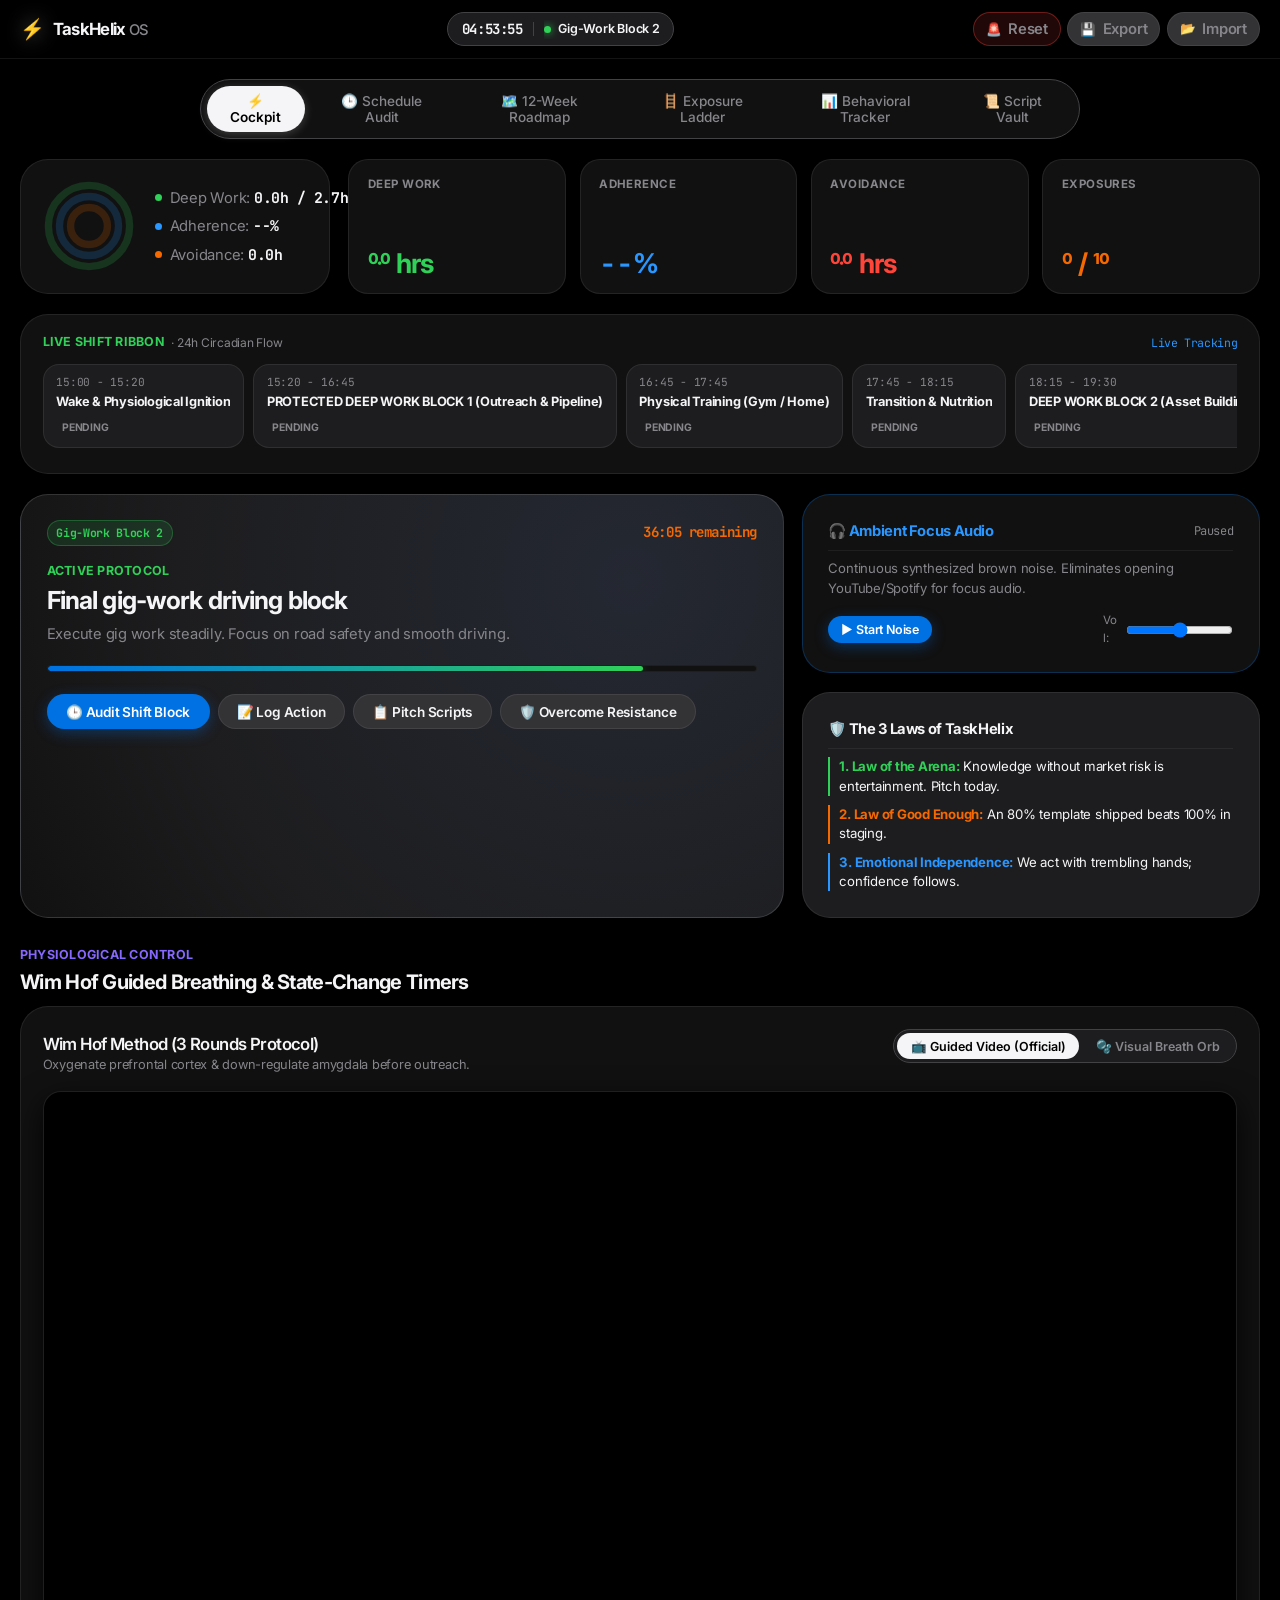
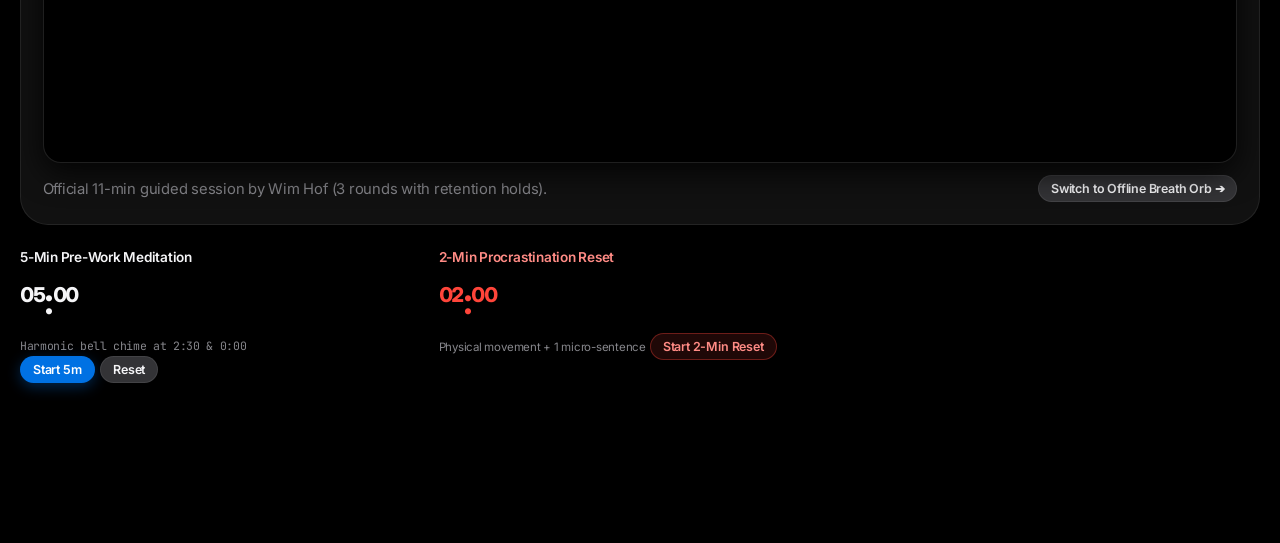
==== commit e3d44ac9: "feat(breathing): integrate official Wim Hof guided breathing video player with segmented visual orb " ====
--- a/index.html
+++ b/index.html
@@ -244,27 +244,71 @@
 
       </div>
 
-      <!-- Built-In Interactive Timers Module -->
+      <!-- Built-In Interactive Timers & Physiological Control Module -->
       <div style="margin-top: 1.5rem;">
         <span class="category-eyebrow violet">Physiological Control</span>
-        <h3 style="margin-bottom: 0.75rem; color:var(--color-frost-white);">Attentional & State-Change Timers</h3>
+        <h3 style="margin-bottom: 0.75rem; color:var(--color-frost-white);">Wim Hof Guided Breathing & State-Change Timers</h3>
         
-        <div class="timers-grid">
-          
-          <!-- Timer 1: Wim Hof Breath Pacer -->
-          <div class="timer-card">
-            <span class="timer-title">Wim Hof Breath Pacer (3 Rounds)</span>
+        <!-- Wim Hof Breathing Master Vitrine -->
+        <div class="breathing-showcase-card">
+          <div style="display:flex; justify-content:space-between; align-items:center; flex-wrap:wrap; gap:0.5rem; margin-bottom:0.75rem;">
+            <div>
+              <h4 style="font-size:1.05rem; color:var(--color-frost-white);">Wim Hof Method (3 Rounds Protocol)</h4>
+              <p style="font-size:0.8rem; color:var(--color-platinum);">Oxygenate prefrontal cortex & down-regulate amygdala before outreach.</p>
+            </div>
+            
+            <!-- Mode Segmented Switcher -->
+            <div class="breathing-mode-segmented" role="tablist">
+              <button class="breathing-mode-btn active" id="btnBreathingModeVideo" onclick="setBreathingMode('video')">
+                📺 Guided Video (Official)
+              </button>
+              <button class="breathing-mode-btn" id="btnBreathingModeOrb" onclick="setBreathingMode('orb')">
+                🫧 Visual Breath Orb
+              </button>
+            </div>
+          </div>
+
+          <!-- Video Mode View -->
+          <div id="breathingVideoView">
+            <div class="video-responsive-wrap">
+              <iframe 
+                id="wimHofIframe"
+                src="https://www.youtube-nocookie.com/embed/tybOi4hjZFQ?rel=0&modestbranding=1&enablejsapi=1" 
+                title="Wim Hof Method Guided Breathing for Beginners (3 Rounds Slow Pace)" 
+                allow="accelerometer; autoplay; clipboard-write; encrypted-media; gyroscope; picture-in-picture; web-share" 
+                allowfullscreen>
+              </iframe>
+            </div>
+            <div style="display:flex; justify-content:space-between; align-items:center; margin-top:0.75rem; font-size:0.78rem; color:var(--color-platinum); flex-wrap:wrap; gap:0.5rem;">
+              <span>Official 11-min guided session by Wim Hof (3 rounds with retention holds).</span>
+              <button class="btn btn-secondary btn-sm" onclick="setBreathingMode('orb')">
+                Switch to Offline Breath Orb ➔
+              </button>
+            </div>
+          </div>
+
+          <!-- Visual Breath Orb Mode View (Offline Synthesizer) -->
+          <div id="breathingOrbView" style="display:none; text-align:center; padding: 1rem 0;">
             <div class="pacer-container">
               <div class="pacer-circle" id="wimHofCircle">
                 <span id="wimHofCircleText">Ready</span>
               </div>
             </div>
-            <span id="wimHofStatus" class="mono" style="font-size:0.75rem; color:var(--color-platinum); margin-bottom:0.65rem;">Ready for 3 Rounds</span>
-            <button class="btn btn-secondary btn-sm" id="wimHofActionBtn">
-              Start Wim Hof (3 Rounds)
-            </button>
-          </div>
-
+            <span id="wimHofStatus" class="mono" style="font-size:0.8rem; color:var(--color-platinum); display:block; margin-bottom:0.75rem;">Ready for 3 Rounds</span>
+            <div style="display:flex; justify-content:center; gap:0.5rem; flex-wrap:wrap;">
+              <button class="btn btn-primary btn-sm" id="wimHofActionBtn">
+                Start Wim Hof (3 Rounds)
+              </button>
+              <button class="btn btn-secondary btn-sm" onclick="Timers.wimHof.reset()">
+                Reset
+              </button>
+            </div>
+          </div>
+        </div>
+
+        <!-- Secondary Timers Grid -->
+        <div class="timers-grid">
+          
           <!-- Timer 2: 5-Minute Meditation Timer -->
           <div class="timer-card">
             <span class="timer-title">5-Min Pre-Work Meditation</span>
--- a/styles.css
+++ b/styles.css
@@ -771,17 +771,61 @@
   margin-top: 0.85rem;
 }
 
-.timer-card {
+/* Breathing Showcase & Video Integration */
+.breathing-showcase-card {
   background-color: var(--color-carbon);
   border: 1px solid rgba(255, 255, 255, 0.08);
-  border-radius: 24px;
-  padding: 1.35rem 1.15rem;
-  text-align: center;
-  display: flex;
-  flex-direction: column;
-  align-items: center;
-  justify-content: space-between;
-  transition: border-color var(--trans-fast);
+  border-radius: var(--radius-cards);
+  padding: 1.35rem;
+  margin-bottom: 1.25rem;
+}
+
+.breathing-mode-segmented {
+  display: inline-flex;
+  background-color: var(--color-obsidian);
+  border: 1px solid var(--color-smoke);
+  border-radius: var(--radius-pill);
+  padding: 3px;
+  gap: 3px;
+  margin-bottom: 1rem;
+}
+
+.breathing-mode-btn {
+  background: none;
+  border: none;
+  color: var(--color-platinum);
+  font-family: var(--font-text);
+  font-size: 0.78rem;
+  font-weight: 600;
+  padding: 0.35rem 0.85rem;
+  border-radius: var(--radius-pill);
+  cursor: pointer;
+  transition: all var(--trans-fast);
+}
+
+.breathing-mode-btn.active {
+  background-color: var(--color-frost-white);
+  color: var(--color-pure-black);
+}
+
+.video-responsive-wrap {
+  position: relative;
+  width: 100%;
+  aspect-ratio: 16 / 9;
+  border-radius: 18px;
+  overflow: hidden;
+  border: 1px solid rgba(255, 255, 255, 0.12);
+  background-color: var(--color-pure-black);
+  box-shadow: 0 10px 30px rgba(0, 0, 0, 0.8);
+}
+
+.video-responsive-wrap iframe {
+  position: absolute;
+  top: 0;
+  left: 0;
+  width: 100%;
+  height: 100%;
+  border: none;
 }
 
 .timer-card:hover {
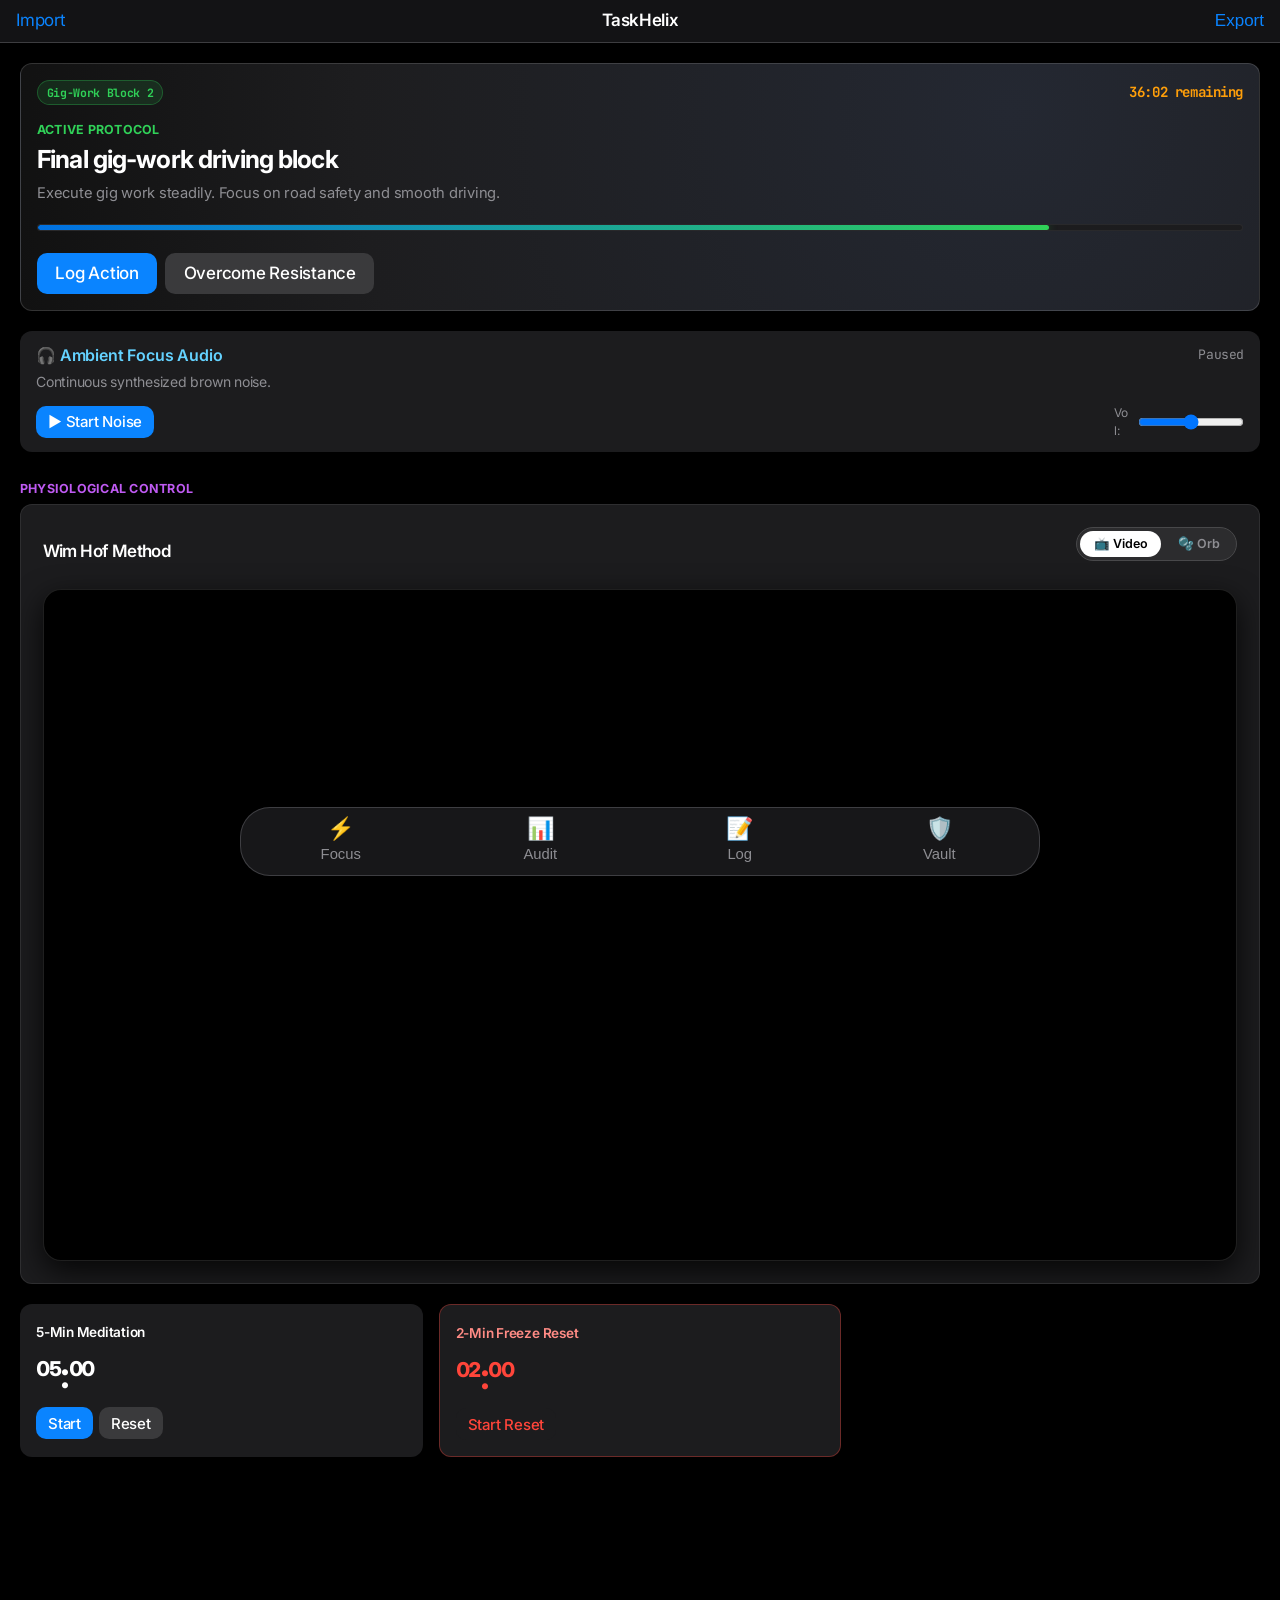
==== commit 46ab6966: "feat(beta2): build complete ground-up mobile-first TaskHelix App Beta 2 with Apple Obsidian showroom" ====
--- a/index.html
+++ b/index.html
@@ -2,9 +2,9 @@
 <html lang="en">
 <head>
   <meta charset="UTF-8">
-  <meta name="viewport" content="width=device-width, initial-scale=1.0, maximum-scale=1.0, user-scalable=no">
+  <meta name="viewport" content="width=device-width, initial-scale=1.0, maximum-scale=1.0, user-scalable=no, viewport-fit=cover">
   <meta name="description" content="TaskHelix 12-Week Execution OS — Behavioral activation, schedule reality audit, and systematic exposure system.">
-  <title>TaskHelix // 12-Week Execution OS</title>
+  <title>TaskHelix // Execution OS</title>
   
   <!-- PWA & Mobile Web App Meta -->
   <link rel="manifest" href="manifest.json">
@@ -28,242 +28,113 @@
 </head>
 <body>
 
-  <!-- Top Showcase Header -->
+  <!-- iOS Notification Center -->
+  <div id="ios-notification-center"></div>
+
+  <!-- Top Showcase Header (iOS UINavigationBar style) -->
   <header class="app-header">
     <div class="header-container">
-      
-      <!-- Brand Stage -->
-      <div class="brand-section">
-        <span class="brand-glyph">⚡</span>
-        <div class="brand-title">
-          TaskHelix <span>OS</span>
-        </div>
-      </div>
-
-      <!-- Chronometer Pill Complication -->
-      <div class="chrono-live-bar">
-        <span class="live-time-val mono" id="liveClock">15:20:00</span>
-        <div style="height:14px; width:1px; background-color:var(--color-smoke); flex-shrink:0;"></div>
-        <div class="active-block-pill">
-          <span class="pulse-dot"></span>
-          <span class="block-pill-title" id="activeBlockName">Deep Work 1</span>
-        </div>
-      </div>
-
-      <!-- Header Action Cluster -->
       <div class="header-actions">
-        <button class="btn btn-emergency btn-sm" onclick="openEmergencyModal()" title="Emergency Reset">
-          🚨 <span class="hide-mobile">Reset</span>
-        </button>
-        <button class="btn btn-secondary btn-sm" onclick="exportBackupData()" title="Export JSON Backup">
-          💾 <span class="hide-mobile">Export</span>
-        </button>
-        <label class="btn btn-secondary btn-sm" style="cursor:pointer;" title="Import JSON Backup">
-          📂 <span class="hide-mobile">Import</span>
+        <label class="btn-text-nav" style="cursor:pointer;" title="Import JSON Backup">
+          Import
           <input type="file" id="backupFileInput" aria-label="Import Backup File" style="display:none;" onchange="importBackupData(event)" accept=".json">
         </label>
-      </div>
-
+
+        <div class="brand-section">
+          <div class="brand-title">TaskHelix</div>
+        </div>
+
+        <button class="btn-text-nav" onclick="exportBackupData()" title="Export JSON Backup">
+          Export
+        </button>
+      </div>
     </div>
   </header>
 
-  <!-- Desktop Pill Navigation Bar (980px Radius) -->
+  <!-- Desktop Nav is removed in styles.css, using Shared Bottom Nav -->
   <nav class="desktop-nav-tabs" role="tablist">
-    <button class="tab-btn active" data-tab="cockpit" role="tab">⚡ Cockpit</button>
-    <button class="tab-btn" data-tab="schedule" role="tab">🕒 Schedule Audit</button>
-    <button class="tab-btn" data-tab="roadmap" role="tab">🗺️ 12-Week Roadmap</button>
-    <button class="tab-btn" data-tab="exposure" role="tab">🪜 Exposure Ladder</button>
-    <button class="tab-btn" data-tab="tracker" role="tab">📊 Behavioral Tracker</button>
-    <button class="tab-btn" data-tab="scripts" role="tab">📜 Script Vault</button>
+    <!-- Legacy desktop nav hidden by CSS -->
   </nav>
 
   <!-- Main Content Showcase Stage -->
   <main class="main-wrapper">
 
-    <!-- TAB 1: EXECUTION COCKPIT -->
+    <!-- TAB 1: FOCUS (Cockpit) -->
     <section id="tab_cockpit" class="tab-content active">
 
-      <!-- Top Telemetry Stage: Apple Activity Rings + Complication Widgets -->
-      <div class="telemetry-stage-wrapper">
-        
-        <!-- Apple Activity Rings Widget -->
-        <div class="activity-rings-card">
-          <div class="rings-svg-container">
-            <svg width="96" height="96" viewBox="0 0 104 104">
-              <!-- Outer Ring: Deep Work (Green) -->
-              <circle class="ring-bg ring-emerald-bg" cx="52" cy="52" r="44"></circle>
-              <circle class="ring-fill ring-emerald-fill" id="ringDeepWork" cx="52" cy="52" r="44" stroke-dasharray="276.46" stroke-dashoffset="276.46"></circle>
-              
-              <!-- Middle Ring: Adherence (Blue) -->
-              <circle class="ring-bg ring-blue-bg" cx="52" cy="52" r="32"></circle>
-              <circle class="ring-fill ring-blue-fill" id="ringAdherence" cx="52" cy="52" r="32" stroke-dasharray="201.06" stroke-dashoffset="201.06"></circle>
-              
-              <!-- Inner Ring: Avoidance (Orange) -->
-              <circle class="ring-bg ring-orange-bg" cx="52" cy="52" r="20"></circle>
-              <circle class="ring-fill ring-orange-fill" id="ringAvoidance" cx="52" cy="52" r="20" stroke-dasharray="125.66" stroke-dashoffset="125.66"></circle>
-            </svg>
-          </div>
-
-          <div class="rings-legend">
-            <div class="ring-legend-item">
-              <span class="ring-legend-dot" style="background-color:var(--color-emerald-active);"></span>
-              <span>Deep Work: <strong id="legendDeepWork" class="mono" style="color:var(--color-frost-white);">0.0h / 2.7h</strong></span>
-            </div>
-            <div class="ring-legend-item">
-              <span class="ring-legend-dot" style="background-color:var(--color-halo-blue);"></span>
-              <span>Adherence: <strong id="legendAdherence" class="mono" style="color:var(--color-frost-white);">0%</strong></span>
-            </div>
-            <div class="ring-legend-item">
-              <span class="ring-legend-dot" style="background-color:var(--color-signal-orange);"></span>
-              <span>Avoidance: <strong id="legendAvoidance" class="mono" style="color:var(--color-frost-white);">0.0h</strong></span>
-            </div>
-          </div>
-        </div>
-
-        <!-- Complication Widgets Grid -->
-        <div class="grid-4" style="flex:1;">
-          <div class="metric-box">
-            <span class="metric-label">Deep Work</span>
-            <span class="metric-val emerald mono" id="statDeepWorkHours">0.0 hrs</span>
-          </div>
-          <div class="metric-box">
-            <span class="metric-label">Adherence</span>
-            <span class="metric-val azure mono" id="statTodayAdherence">--%</span>
-          </div>
-          <div class="metric-box">
-            <span class="metric-label">Avoidance</span>
-            <span class="metric-val crimson mono" id="statAvoidanceHours">0.0 hrs</span>
-          </div>
-          <div class="metric-box">
-            <span class="metric-label">Exposures</span>
-            <span class="metric-val amber mono" id="statLaddersConquered">0 / 10</span>
-          </div>
-        </div>
-
-      </div>
-
-      <!-- 24-Hour Shift Ribbon (Visual Timeline) -->
-      <div class="shift-ribbon-card">
-        <div class="shift-ribbon-header">
-          <div style="display:flex; align-items:center; gap:0.4rem;">
-            <span class="category-eyebrow emerald" style="margin-bottom:0;">Live Shift Ribbon</span>
-            <span style="font-size:0.75rem; color:var(--color-platinum);">· 24h Circadian Flow</span>
-          </div>
-          <span class="mono" style="font-size:0.72rem; color:var(--color-halo-blue);" id="ribbonActiveBlockTag">Live Tracking</span>
-        </div>
-
-        <div class="ribbon-scroll-track" id="shiftRibbonTrack">
-          <!-- Injected dynamically via JS -->
-        </div>
-      </div>
-
-      <!-- Cockpit Main Showcase Grid -->
-      <div class="grid-cockpit">
-        
-        <!-- Left: Active Focus Hero Stage -->
-        <div class="card active-focus-hero">
-          <div class="hero-header">
-            <span class="hero-tag mono" id="heroBlockTag">CURRENT BLOCK</span>
-            <span class="hero-countdown mono" id="heroCountdown">--:-- remaining</span>
-          </div>
-
-          <span class="category-eyebrow emerald">Active Protocol</span>
-          <h2 class="hero-instruction" id="heroInstruction">
-            Execute Wim Hof Breathing & Hydration
-          </h2>
-
-          <p class="hero-description" id="heroDescription">
-            Hydration (500ml + electrolytes), 3 rounds Wim Hof breathing, sunlight/light therapy. No phone checking.
+      <!-- Active Focus Hero Stage -->
+      <div class="card active-focus-hero">
+        <div class="hero-header">
+          <span class="hero-tag mono" id="heroBlockTag">CURRENT BLOCK</span>
+          <span class="hero-countdown mono" id="heroCountdown">--:-- remaining</span>
+        </div>
+
+        <span class="category-eyebrow emerald">Active Protocol</span>
+        <h2 class="hero-instruction" id="heroInstruction">
+          Execute Wim Hof Breathing & Hydration
+        </h2>
+
+        <p class="hero-description" id="heroDescription">
+          Hydration (500ml + electrolytes), 3 rounds Wim Hof breathing, sunlight/light therapy. No phone checking.
+        </p>
+
+        <!-- Glow Progress Track -->
+        <div class="hero-progress-track">
+          <div id="heroProgressBar" class="hero-progress-fill" style="width:0%;"></div>
+        </div>
+
+        <div class="hero-btn-cluster">
+          <button class="btn btn-primary" onclick="switchTab('tracker')">
+            Log Action
+          </button>
+          <button class="btn btn-secondary" onclick="openEmergencyModal()">
+            Overcome Resistance
+          </button>
+        </div>
+      </div>
+
+      <!-- Focus Audio Vitrine Card -->
+      <div class="list-group">
+        <div class="list-item">
+          <div class="list-item-header">
+            <span class="card-title" style="color:var(--color-halo-blue); font-size:16px;">
+              🎧 Ambient Focus Audio
+            </span>
+            <span class="mono" id="focusAudioStatus" style="font-size:13px; color:var(--color-platinum);">Paused</span>
+          </div>
+          <p style="font-size:14px; margin-bottom:12px;">
+            Continuous synthesized brown noise.
           </p>
-
-          <!-- Glow Progress Track -->
-          <div class="hero-progress-track">
-            <div id="heroProgressBar" class="hero-progress-fill" style="width:0%;"></div>
-          </div>
-
-          <div class="hero-btn-cluster">
-            <button class="btn btn-primary" onclick="switchTab('schedule')">
-              🕒 Audit Shift Block
+          <div style="display:flex; align-items:center; justify-content:space-between; gap:12px;">
+            <button class="btn btn-primary btn-sm" id="focusAudioToggleBtn">
+              ▶ Start Noise
             </button>
-            <button class="btn btn-secondary" onclick="switchTab('tracker')">
-              📝 Log Action
-            </button>
-            <button class="btn btn-secondary" onclick="switchTab('scripts')">
-              📋 Pitch Scripts
-            </button>
-            <button class="btn btn-secondary" onclick="openEmergencyModal()">
-              🛡️ Overcome Resistance
-            </button>
-          </div>
-        </div>
-
-        <!-- Right: Audio Synthesizer & Laws -->
-        <div style="display:flex; flex-direction:column; gap:1.15rem;">
-          
-          <!-- Focus Audio Vitrine Card -->
-          <div class="card" style="background-color:var(--color-carbon); border-color:rgba(0, 113, 227, 0.3);">
-            <div class="card-header" style="margin-bottom:0.5rem; padding-bottom:0.5rem;">
-              <span class="card-title" style="color:var(--color-halo-blue); font-size:0.92rem;">
-                🎧 Ambient Focus Audio
-              </span>
-              <span class="mono" id="focusAudioStatus" style="font-size:0.75rem; color:var(--color-platinum);">Paused</span>
-            </div>
-            <p style="font-size:0.82rem; margin-bottom:0.85rem;">
-              Continuous synthesized brown noise. Eliminates opening YouTube/Spotify for focus audio.
-            </p>
-            <div style="display:flex; align-items:center; justify-content:space-between; gap:0.75rem;">
-              <button class="btn btn-primary btn-sm" id="focusAudioToggleBtn">
-                ▶ Start Noise
-              </button>
-              <div style="display:flex; align-items:center; gap:0.4rem; flex:1; max-width:130px;">
-                <label for="focusAudioVolume" style="font-size:0.72rem; color:var(--color-platinum);">Vol:</label>
-                <input type="range" id="focusAudioVolume" aria-label="Ambient Focus Audio Volume" min="0" max="1" step="0.05" value="0.5" style="width:100%;">
-              </div>
-            </div>
-          </div>
-
-          <!-- Mindset Laws Card -->
-          <div class="card">
-            <div class="card-header" style="margin-bottom:0.5rem; padding-bottom:0.5rem;">
-              <span class="card-title" style="font-size:0.92rem;">🛡️ The 3 Laws of TaskHelix</span>
-            </div>
-            <div style="display:flex; flex-direction:column; gap:0.6rem; font-size:0.825rem;">
-              <div style="border-left:2px solid var(--color-emerald-active); padding-left:0.55rem;">
-                <strong style="color:var(--color-emerald-active);">1. Law of the Arena:</strong> Knowledge without market risk is entertainment. Pitch today.
-              </div>
-              <div style="border-left:2px solid var(--color-signal-orange); padding-left:0.55rem;">
-                <strong style="color:var(--color-signal-orange);">2. Law of Good Enough:</strong> An 80% template shipped beats 100% in staging.
-              </div>
-              <div style="border-left:2px solid var(--color-halo-blue); padding-left:0.55rem;">
-                <strong style="color:var(--color-halo-blue);">3. Emotional Independence:</strong> We act with trembling hands; confidence follows.
-              </div>
-            </div>
-          </div>
-
-        </div>
-
+            <div style="display:flex; align-items:center; gap:8px; flex:1; max-width:130px;">
+              <label for="focusAudioVolume" style="font-size:12px; color:var(--color-platinum);">Vol:</label>
+              <input type="range" id="focusAudioVolume" aria-label="Ambient Focus Audio Volume" min="0" max="1" step="0.05" value="0.5" style="width:100%;">
+            </div>
+          </div>
+        </div>
       </div>
 
       <!-- Built-In Interactive Timers & Physiological Control Module -->
       <div style="margin-top: 1.5rem;">
         <span class="category-eyebrow violet">Physiological Control</span>
-        <h3 style="margin-bottom: 0.75rem; color:var(--color-frost-white);">Wim Hof Guided Breathing & State-Change Timers</h3>
         
         <!-- Wim Hof Breathing Master Vitrine -->
-        <div class="breathing-showcase-card">
+        <div class="card breathing-showcase-card">
           <div style="display:flex; justify-content:space-between; align-items:center; flex-wrap:wrap; gap:0.5rem; margin-bottom:0.75rem;">
             <div>
-              <h4 style="font-size:1.05rem; color:var(--color-frost-white);">Wim Hof Method (3 Rounds Protocol)</h4>
-              <p style="font-size:0.8rem; color:var(--color-platinum);">Oxygenate prefrontal cortex & down-regulate amygdala before outreach.</p>
+              <h4 style="font-size:17px; color:var(--color-frost-white);">Wim Hof Method</h4>
             </div>
             
             <!-- Mode Segmented Switcher -->
             <div class="breathing-mode-segmented" role="tablist">
               <button class="breathing-mode-btn active" id="btnBreathingModeVideo" onclick="setBreathingMode('video')">
-                📺 Guided Video (Official)
+                📺 Video
               </button>
               <button class="breathing-mode-btn" id="btnBreathingModeOrb" onclick="setBreathingMode('orb')">
-                🫧 Visual Breath Orb
+                🫧 Orb
               </button>
             </div>
           </div>
@@ -274,16 +145,10 @@
               <iframe 
                 id="wimHofIframe"
                 src="https://www.youtube-nocookie.com/embed/tybOi4hjZFQ?rel=0&modestbranding=1&enablejsapi=1" 
-                title="Wim Hof Method Guided Breathing for Beginners (3 Rounds Slow Pace)" 
+                title="Wim Hof Method Guided Breathing for Beginners" 
                 allow="accelerometer; autoplay; clipboard-write; encrypted-media; gyroscope; picture-in-picture; web-share" 
                 allowfullscreen>
               </iframe>
-            </div>
-            <div style="display:flex; justify-content:space-between; align-items:center; margin-top:0.75rem; font-size:0.78rem; color:var(--color-platinum); flex-wrap:wrap; gap:0.5rem;">
-              <span>Official 11-min guided session by Wim Hof (3 rounds with retention holds).</span>
-              <button class="btn btn-secondary btn-sm" onclick="setBreathingMode('orb')">
-                Switch to Offline Breath Orb ➔
-              </button>
             </div>
           </div>
 
@@ -294,10 +159,10 @@
                 <span id="wimHofCircleText">Ready</span>
               </div>
             </div>
-            <span id="wimHofStatus" class="mono" style="font-size:0.8rem; color:var(--color-platinum); display:block; margin-bottom:0.75rem;">Ready for 3 Rounds</span>
-            <div style="display:flex; justify-content:center; gap:0.5rem; flex-wrap:wrap;">
+            <span id="wimHofStatus" class="mono" style="font-size:13px; color:var(--color-platinum); display:block; margin-bottom:12px;">Ready for 3 Rounds</span>
+            <div style="display:flex; justify-content:center; gap:8px; flex-wrap:wrap;">
               <button class="btn btn-primary btn-sm" id="wimHofActionBtn">
-                Start Wim Hof (3 Rounds)
+                Start (3 Rounds)
               </button>
               <button class="btn btn-secondary btn-sm" onclick="Timers.wimHof.reset()">
                 Reset
@@ -308,47 +173,99 @@
 
         <!-- Secondary Timers Grid -->
         <div class="timers-grid">
-          
-          <!-- Timer 2: 5-Minute Meditation Timer -->
-          <div class="timer-card">
-            <span class="timer-title">5-Min Pre-Work Meditation</span>
+          <div class="card timer-card">
+            <span class="timer-title">5-Min Meditation</span>
             <div class="timer-digits mono" id="meditationDigits">05:00</div>
-            <span class="mono" style="font-size:0.72rem; color:var(--color-platinum); margin-bottom:0.65rem;">Harmonic bell chime at 2:30 & 0:00</span>
-            <div style="display:flex; gap:0.35rem;">
-              <button class="btn btn-primary btn-sm" id="meditationToggleBtn">Start 5m</button>
+            <div style="display:flex; gap:6px;">
+              <button class="btn btn-primary btn-sm" id="meditationToggleBtn">Start</button>
               <button class="btn btn-secondary btn-sm" onclick="Timers.meditation.reset()">Reset</button>
             </div>
           </div>
 
-          <!-- Timer 3: 2-Minute Acute Freeze Reset -->
-          <div class="timer-card" style="border-color: rgba(255, 69, 58, 0.35);">
-            <span class="timer-title" style="color:#ff8b85;">2-Min Procrastination Reset</span>
+          <div class="card timer-card" style="border: 1px solid rgba(255, 69, 58, 0.35);">
+            <span class="timer-title" style="color:#ff8b85;">2-Min Freeze Reset</span>
             <div class="timer-digits mono" id="freezeDigits" style="color:var(--color-crimson-alert);">02:00</div>
-            <span style="font-size:0.72rem; color:var(--color-platinum); margin-bottom:0.65rem;">Physical movement + 1 micro-sentence</span>
-            <button class="btn btn-emergency btn-sm" id="freezeResetBtn">
-              Start 2-Min Reset
-            </button>
-          </div>
-
+            <button class="btn btn-emergency btn-sm" id="freezeResetBtn">Start Reset</button>
+          </div>
         </div>
       </div>
     </section>
 
-    <!-- TAB 2: SCHEDULE REALITY AUDIT (PLANNED VS ACTUAL) -->
-    <section id="tab_schedule" class="tab-content">
-      
+    <!-- TAB 2: TELEMETRY (Schedule Audit + Rings) -->
+    <section id="tab_telemetry" class="tab-content">
       <div class="tab-header-banner">
-        <span class="category-eyebrow emerald">Truth Architecture</span>
-        <h2>Schedule Reality Audit</h2>
-        <p>Log what actually happened with zero shame. Turn avoidance into behavioral intelligence.</p>
+        <span class="category-eyebrow emerald">Telemetry</span>
+        <h2>Schedule Audit</h2>
+      </div>
+
+      <div class="telemetry-stage-wrapper">
+        <!-- Apple Activity Rings Widget -->
+        <div class="card activity-rings-card">
+          <div class="rings-svg-container">
+            <svg width="96" height="96" viewBox="0 0 104 104">
+              <circle class="ring-bg ring-emerald-bg" cx="52" cy="52" r="44"></circle>
+              <circle class="ring-fill ring-emerald-fill" id="ringDeepWork" cx="52" cy="52" r="44" stroke-dasharray="276.46" stroke-dashoffset="276.46"></circle>
+              
+              <circle class="ring-bg ring-blue-bg" cx="52" cy="52" r="32"></circle>
+              <circle class="ring-fill ring-blue-fill" id="ringAdherence" cx="52" cy="52" r="32" stroke-dasharray="201.06" stroke-dashoffset="201.06"></circle>
+              
+              <circle class="ring-bg ring-orange-bg" cx="52" cy="52" r="20"></circle>
+              <circle class="ring-fill ring-orange-fill" id="ringAvoidance" cx="52" cy="52" r="20" stroke-dasharray="125.66" stroke-dashoffset="125.66"></circle>
+            </svg>
+          </div>
+          <div class="rings-legend">
+            <div class="ring-legend-item">
+              <span class="ring-legend-dot" style="background-color:var(--color-emerald-active);"></span>
+              <span>Deep Work: <strong id="legendDeepWork" class="mono" style="color:var(--color-frost-white);">0.0h / 2.7h</strong></span>
+            </div>
+            <div class="ring-legend-item">
+              <span class="ring-legend-dot" style="background-color:var(--color-halo-blue);"></span>
+              <span>Adherence: <strong id="legendAdherence" class="mono" style="color:var(--color-frost-white);">0%</strong></span>
+            </div>
+            <div class="ring-legend-item">
+              <span class="ring-legend-dot" style="background-color:var(--color-signal-orange);"></span>
+              <span>Avoidance: <strong id="legendAvoidance" class="mono" style="color:var(--color-frost-white);">0.0h</strong></span>
+            </div>
+          </div>
+        </div>
+
+        <div class="grid-4" style="flex:1;">
+          <div class="card metric-box">
+            <span class="metric-label">Deep Work</span>
+            <span class="metric-val emerald mono" id="statDeepWorkHours">0.0 hrs</span>
+          </div>
+          <div class="card metric-box">
+            <span class="metric-label">Adherence</span>
+            <span class="metric-val azure mono" id="statTodayAdherence">--%</span>
+          </div>
+          <div class="card metric-box">
+            <span class="metric-label">Avoidance</span>
+            <span class="metric-val crimson mono" id="statAvoidanceHours">0.0 hrs</span>
+          </div>
+          <div class="card metric-box">
+            <span class="metric-label">Exposures</span>
+            <span class="metric-val amber mono" id="statLaddersConquered">0 / 10</span>
+          </div>
+        </div>
+      </div>
+
+      <!-- 24-Hour Shift Ribbon (Visual Timeline) -->
+      <div class="card shift-ribbon-card">
+        <div class="shift-ribbon-header">
+          <span class="category-eyebrow emerald" style="margin-bottom:0;">Live Shift Ribbon</span>
+          <span class="mono" style="font-size:12px; color:var(--color-halo-blue);" id="ribbonActiveBlockTag">Live Tracking</span>
+        </div>
+        <div class="ribbon-scroll-track" id="shiftRibbonTrack">
+          <!-- Injected dynamically via JS -->
+        </div>
       </div>
 
       <!-- Date Navigation Pill -->
-      <div class="date-nav-bar">
+      <div class="date-nav-bar" style="margin-bottom: 1rem;">
         <button class="btn btn-secondary btn-sm" onclick="changeAuditDate(-1)">◀ Prev</button>
         <div class="current-audit-date">
           <span class="mono" id="auditDateDisplay">Mon, Aug 17, 2026</span>
-          <button class="btn btn-secondary btn-sm" onclick="setAuditDateToday()" style="padding:0.18rem 0.5rem; font-size:0.72rem;">Today</button>
+          <button class="btn btn-secondary btn-sm" onclick="setAuditDateToday()">Today</button>
         </div>
         <button class="btn btn-secondary btn-sm" onclick="changeAuditDate(1)">Next ▶</button>
       </div>
@@ -359,26 +276,16 @@
           <span class="card-title">📊 Planned vs. Actual Time Architecture</span>
           <span class="discomfort-tag mono" id="auditAdherenceScoreBadge">Adherence: 0%</span>
         </div>
-
-        <div style="font-size:0.85rem; color:var(--color-platinum); margin-bottom:0.35rem;">
+        <div style="font-size:14px; color:var(--color-platinum); margin-bottom:8px;">
           <strong style="color:var(--color-frost-white);">Deep Work:</strong>
           <span id="auditDeepWorkSummaryText">Planned 2.7h | Executed 0.0h | Avoided 0.0h</span>
         </div>
-
-        <!-- Comparison Bar -->
-        <div class="comparison-bar-wrap" title="Green: Executed Deep Work | Orange: Lost to Avoidance | Grey: Unaudited">
+        <div class="comparison-bar-wrap">
           <div class="bar-segment executed" id="auditBarExecuted" style="width:0%;"></div>
           <div class="bar-segment avoided" id="auditBarAvoided" style="width:0%;"></div>
           <div class="bar-segment pending" id="auditBarPending" style="width:100%;"></div>
         </div>
-
-        <div style="display:flex; justify-content:space-between; font-size:0.72rem; color:var(--color-platinum); margin-top:0.25rem; flex-wrap:wrap; gap:0.25rem;">
-          <span style="color:var(--color-emerald-active);">● Executed</span>
-          <span style="color:var(--color-signal-orange);">● Deviated / Avoidance</span>
-          <span>● Unaudited</span>
-        </div>
-
-        <div style="margin-top:0.75rem; padding-top:0.6rem; border-top:1px solid rgba(255,255,255,0.06); font-size:0.825rem;">
+        <div style="margin-top:12px; padding-top:12px; border-top:0.5px solid rgba(84, 84, 88, 0.65); font-size:13px;">
           <span style="color:var(--color-platinum);">Top Avoidance Trigger: </span>
           <strong style="color:var(--color-signal-orange);" id="auditTopTriggerText">None Logged (Clean Data)</strong>
         </div>
@@ -389,70 +296,32 @@
         <div class="card-header">
           <span class="card-title">🕒 Block-by-Block Daily Reality Log</span>
         </div>
-
         <div id="scheduleAuditListContainer">
           <!-- Injected dynamically via app.js -->
         </div>
       </div>
     </section>
 
-    <!-- TAB 3: 12-WEEK ROADMAP -->
-    <section id="tab_roadmap" class="tab-content">
-      <div class="tab-header-banner">
-        <span class="category-eyebrow teal">Master Progression</span>
-        <h2>12-Week Transformation Plan</h2>
-        <p>Progressive overload in difficulty. Check off daily and weekly non-negotiables.</p>
-      </div>
-
-      <div id="roadmapContainer">
-        <!-- Injected dynamically via JS -->
-      </div>
-    </section>
-
-    <!-- TAB 4: EXPOSURE LADDER -->
-    <section id="tab_exposure" class="tab-content">
-      <div class="tab-header-banner">
-        <span class="category-eyebrow violet">Limbic Desensitization</span>
-        <h2>Systematic Exposure Ladder</h2>
-        <p>Survive each micro-exposure to down-regulate resistance and build earned confidence.</p>
-      </div>
-
-      <div class="card">
-        <div class="card-header">
-          <span class="card-title">🪜 10-Rung Desensitization Hierarchy</span>
-          <span class="discomfort-tag mono">Climb Sequentially</span>
-        </div>
-
-        <div id="exposureLadderContainer">
-          <!-- Injected dynamically via JS -->
-        </div>
-      </div>
-    </section>
-
-    <!-- TAB 5: BEHAVIORAL TRACKER -->
+    <!-- TAB 3: TRACKER (Log Action) -->
     <section id="tab_tracker" class="tab-content">
       <div class="tab-header-banner">
         <span class="category-eyebrow blue">Behavioral Activation</span>
-        <h2>Mood Lift & Action Tracker</h2>
-        <p>Proof that action precedes motivation. Log what you did and measure the mood lift.</p>
+        <h2>Log Action Tracker</h2>
       </div>
 
       <div class="card" style="margin-bottom:1.15rem;">
         <div class="card-header">
           <span class="card-title">📝 Log Behavioral Action</span>
         </div>
-
         <form class="tracker-form" onsubmit="logBehaviorAction(event)">
           <div class="form-group" style="grid-column: span 2;">
             <label for="trackerAction">Exact Behavioral Action</label>
             <input type="text" id="trackerAction" aria-label="Exact Behavioral Action Description" class="form-control" placeholder="e.g. Sent 2 Upwork proposals with Loom" required>
           </div>
-
           <div class="form-group">
             <label for="trackerDuration">Duration (Mins)</label>
             <input type="number" id="trackerDuration" aria-label="Duration in minutes" class="form-control mono" value="25" min="1" max="300">
           </div>
-
           <div class="form-group">
             <label for="moodBefore">Mood Before (1-5)</label>
             <div class="slider-container">
@@ -460,7 +329,6 @@
               <span class="mood-val-badge mono" id="moodBeforeVal">2</span>
             </div>
           </div>
-
           <div class="form-group">
             <label for="moodAfter">Mood After (1-5)</label>
             <div class="slider-container">
@@ -468,18 +336,16 @@
               <span class="mood-val-badge mono" id="moodAfterVal">4</span>
             </div>
           </div>
-
           <div class="form-group" style="grid-column: span 4;">
             <label for="trackerNotes">Resistance / Victory Notes</label>
             <input type="text" id="trackerNotes" aria-label="Resistance or Victory Notes" class="form-control" placeholder="e.g. Felt urge to check email; pushed through.">
           </div>
-
-          <button type="submit" class="btn btn-primary" style="height:38px;">
+          <button type="submit" class="btn btn-primary" style="height:44px; width:100%;">
             Log Action
           </button>
         </form>
-
-        <div class="data-table-wrapper">
+        
+        <div class="data-table-wrapper" style="margin-top: 1rem;">
           <table class="data-table">
             <thead>
               <tr>
@@ -497,123 +363,151 @@
             </tbody>
           </table>
         </div>
-
       </div>
     </section>
 
-    <!-- TAB 6: SCRIPT VAULT & SOPS -->
-    <section id="tab_scripts" class="tab-content">
+    <!-- TAB 4: VAULT (Resources) -->
+    <section id="tab_vault" class="tab-content">
       <div class="tab-header-banner">
-        <span class="category-eyebrow blue">Conversion Assets</span>
-        <h2>Production Script Vault & SOPs</h2>
-        <p>1-Click clipboard copy for Upwork bidding, discovery calls, and client boundary protection.</p>
-      </div>
-
-      <div id="scriptVaultContainer">
-        <!-- Injected dynamically via JS -->
+        <span class="category-eyebrow violet">Resources</span>
+        <h2>Vault & Progression</h2>
+      </div>
+
+      <!-- Mindset Laws Card -->
+      <div class="card list-group">
+        <div class="list-item">
+          <div class="list-item-header">
+            <span class="card-title" style="font-size:17px;">🛡️ The 3 Laws of TaskHelix</span>
+          </div>
+          <div style="display:flex; flex-direction:column; gap:10px; font-size:14px; margin-top:8px;">
+            <div style="border-left:2px solid var(--color-emerald-active); padding-left:10px;">
+              <strong style="color:var(--color-emerald-active);">1. Law of the Arena:</strong> Knowledge without market risk is entertainment. Pitch today.
+            </div>
+            <div style="border-left:2px solid var(--color-signal-orange); padding-left:10px;">
+              <strong style="color:var(--color-signal-orange);">2. Law of Good Enough:</strong> An 80% template shipped beats 100% in staging.
+            </div>
+            <div style="border-left:2px solid var(--color-halo-blue); padding-left:10px;">
+              <strong style="color:var(--color-halo-blue);">3. Emotional Independence:</strong> We act with trembling hands; confidence follows.
+            </div>
+          </div>
+        </div>
+      </div>
+
+      <!-- 12-Week Roadmap -->
+      <div class="card">
+        <div class="card-header">
+          <span class="card-title">🗺️ 12-Week Transformation Plan</span>
+        </div>
+        <div id="roadmapContainer">
+          <!-- Injected dynamically via JS -->
+        </div>
+      </div>
+
+      <!-- Exposure Ladder -->
+      <div class="card">
+        <div class="card-header">
+          <span class="card-title">🪜 Systematic Exposure Ladder</span>
+        </div>
+        <div id="exposureLadderContainer">
+          <!-- Injected dynamically via JS -->
+        </div>
+      </div>
+
+      <!-- Script Vault -->
+      <div class="card">
+        <div class="card-header">
+          <span class="card-title">📜 Production Script Vault</span>
+        </div>
+        <div id="scriptVaultContainer">
+          <!-- Injected dynamically via JS -->
+        </div>
       </div>
     </section>
 
   </main>
 
-  <!-- Mobile Floating Bottom Dock (980px Radius) -->
+  <!-- Mobile Floating Bottom Dock (iOS UITabBar) -->
   <nav class="mobile-bottom-nav" role="navigation" aria-label="Mobile Navigation">
     <button class="mobile-nav-item active" data-tab="cockpit" onclick="switchTab('cockpit')">
       <span class="mobile-nav-icon">⚡</span>
-      <span>Cockpit</span>
+      <span>Focus</span>
     </button>
-    <button class="mobile-nav-item" data-tab="schedule" onclick="switchTab('schedule')">
-      <span class="mobile-nav-icon">🕒</span>
+    <button class="mobile-nav-item" data-tab="telemetry" onclick="switchTab('telemetry')">
+      <span class="mobile-nav-icon">📊</span>
       <span>Audit</span>
     </button>
-    <button class="mobile-nav-item" data-tab="roadmap" onclick="switchTab('roadmap')">
-      <span class="mobile-nav-icon">🗺️</span>
-      <span>Roadmap</span>
+    <button class="mobile-nav-item" data-tab="tracker" onclick="switchTab('tracker')">
+      <span class="mobile-nav-icon">📝</span>
+      <span>Log</span>
     </button>
-    <button class="mobile-nav-item" data-tab="exposure" onclick="switchTab('exposure')">
-      <span class="mobile-nav-icon">🪜</span>
-      <span>Ladder</span>
-    </button>
-    <button class="mobile-nav-item" data-tab="tracker" onclick="switchTab('tracker')">
-      <span class="mobile-nav-icon">📊</span>
-      <span>Tracker</span>
-    </button>
-    <button class="mobile-nav-item" data-tab="scripts" onclick="switchTab('scripts')">
-      <span class="mobile-nav-icon">📜</span>
-      <span>Scripts</span>
+    <button class="mobile-nav-item" data-tab="vault" onclick="switchTab('vault')">
+      <span class="mobile-nav-icon">🛡️</span>
+      <span>Vault</span>
     </button>
   </nav>
 
-  <!-- Deviation Logging Modal Action Sheet -->
+  <!-- Deviation Logging Modal Action Sheet (iOS Sheet) -->
   <div class="modal-overlay" id="deviationModal" role="dialog" aria-modal="true">
     <div class="modal-content">
       <div class="modal-header">
-        <h3 style="color:var(--color-signal-orange); display:flex; align-items:center; gap:0.45rem; font-size:1.05rem;">
-          ⚠️ Log Schedule Deviation (Truth Audit)
+        <h3 style="color:var(--color-signal-orange); display:flex; align-items:center; gap:8px; font-size:17px;">
+          ⚠️ Log Schedule Deviation
         </h3>
-        <button class="btn btn-sm btn-secondary" onclick="closeDeviationModal()">Cancel [Esc]</button>
-      </div>
-
-      <p style="font-size:0.85rem; margin-bottom:1rem;">
+        <button class="btn btn-sm btn-secondary" onclick="closeDeviationModal()">Cancel</button>
+      </div>
+      <p style="font-size:14px; margin-bottom:16px;">
         Zero shame. By recording what happened and why, you transform avoidance into valuable behavioral intelligence.
       </p>
-
       <input type="hidden" id="deviationBlockId" aria-label="Deviation Block ID">
-
-      <div style="margin-bottom:1.15rem;">
-        <label style="font-size:0.8rem; font-weight:600; color:var(--color-frost-white); display:block; margin-bottom:0.35rem;">
+      
+      <div style="margin-bottom:18px;">
+        <label style="font-size:14px; font-weight:600; color:var(--color-frost-white); display:block; margin-bottom:8px;">
           1. What were you doing instead?
         </label>
         <div class="chip-grid" id="deviationActivityChips">
           <!-- Injected via app.js -->
         </div>
       </div>
-
-      <div style="margin-bottom:1.15rem;">
-        <label style="font-size:0.8rem; font-weight:600; color:var(--color-frost-white); display:block; margin-bottom:0.35rem;">
+      
+      <div style="margin-bottom:18px;">
+        <label style="font-size:14px; font-weight:600; color:var(--color-frost-white); display:block; margin-bottom:8px;">
           2. What was the underlying emotional driver / why?
         </label>
         <div class="chip-grid" id="deviationDriverChips">
           <!-- Injected via app.js -->
         </div>
       </div>
-
-      <div style="margin-bottom:1.15rem;">
-        <label for="deviationNotesInput" style="font-size:0.8rem; font-weight:600; color:var(--color-frost-white); display:block; margin-bottom:0.35rem;">
+      
+      <div style="margin-bottom:18px;">
+        <label for="deviationNotesInput" style="font-size:14px; font-weight:600; color:var(--color-frost-white); display:block; margin-bottom:8px;">
           3. Optional Details / Specific Thought Pattern:
         </label>
         <input type="text" id="deviationNotesInput" aria-label="Optional details or thought pattern for schedule deviation" class="form-control" style="width:100%;" placeholder="e.g. Felt anxious; opened YouTube.">
       </div>
-
-      <div style="display:flex; justify-content:flex-end; gap:0.5rem;">
-        <button class="btn btn-secondary btn-sm" onclick="closeDeviationModal()">Cancel</button>
-        <button class="btn btn-primary btn-sm" onclick="saveDeviationLog()">Save Deviation</button>
+      
+      <div style="display:flex; justify-content:flex-end; gap:8px;">
+        <button class="btn btn-primary" style="width:100%;" onclick="saveDeviationLog()">Save Deviation</button>
       </div>
     </div>
   </div>
 
-  <!-- Emergency Obstacle Modal Action Sheet -->
+  <!-- Emergency Obstacle Modal Action Sheet (iOS Sheet) -->
   <div class="modal-overlay" id="emergencyModal" role="dialog" aria-modal="true">
     <div class="modal-content">
       <div class="modal-header">
-        <h3 style="color:#ff8b85; display:flex; align-items:center; gap:0.45rem; font-size:1.05rem;">
+        <h3 style="color:#ff8b85; display:flex; align-items:center; gap:8px; font-size:17px;">
           🚨 Emergency Obstacle Interventions
         </h3>
-        <button class="btn btn-sm btn-secondary" onclick="closeEmergencyModal()">Close [Esc]</button>
-      </div>
-
-      <p style="font-size:0.85rem; margin-bottom:1rem;">
+        <button class="btn btn-sm btn-secondary" onclick="closeEmergencyModal()">Close</button>
+      </div>
+      <p style="font-size:14px; margin-bottom:16px;">
         When you experience acute cognitive freezing, shame, perfectionism, or relapse, execute the specific countermeasure below immediately.
       </p>
-
       <div id="obstacleList">
         <!-- Injected dynamically via JS -->
       </div>
     </div>
   </div>
-
-  <!-- Toast Notification Capsule -->
-  <div class="toast" id="appToast">Notification</div>
 
   <!-- Scripts -->
   <script src="data.js"></script>
--- a/styles.css
+++ b/styles.css
@@ -5,42 +5,42 @@
    ========================================================================== */
 
 :root {
-  /* Colors — Apple Vitrine Tokens */
+  /* Colors — Apple iOS Native Tokens */
   --color-pure-black: #000000;
-  --color-carbon: #111111;
-  --color-obsidian: #1d1d1f;
-  --color-graphite: #333336;
-  --color-smoke: #424245;
-  --color-silver-mist: #cccccc;
-  --color-platinum: #86868b;
-  --color-frost-white: #f5f5f7;
-  --color-paper-white: #ffffff;
+  --color-carbon: #1C1C1E; /* iOS Grouped Background */
+  --color-obsidian: #2C2C2E; /* iOS Elevated Background */
+  --color-graphite: #3A3A3C;
+  --color-smoke: #48484A;
+  --color-silver-mist: #D1D1D6;
+  --color-platinum: #8E8E93;
+  --color-frost-white: #FFFFFF;
+  --color-paper-white: #F2F2F7;
   
-  /* Saturated Functional Accents */
-  --color-apple-blue: #0071e3;
-  --color-apple-blue-hover: #0077ed;
-  --color-link-blue: #0066cc;
-  --color-halo-blue: #2997ff;
-  --color-signal-orange: #f56900;
-  --color-signal-orange-glow: rgba(245, 105, 0, 0.25);
-  --color-iris-violet: #8668ff;
-  --color-reef-teal: #00a1b3;
-  --color-emerald-active: #30d158;
+  /* iOS System Colors (Dark Mode) */
+  --color-apple-blue: #0A84FF;
+  --color-apple-blue-hover: #007AFF;
+  --color-link-blue: #0A84FF;
+  --color-halo-blue: #64D2FF;
+  --color-signal-orange: #FF9F0A;
+  --color-signal-orange-glow: rgba(255, 159, 10, 0.25);
+  --color-iris-violet: #BF5AF2;
+  --color-reef-teal: #5E5CE6;
+  --color-emerald-active: #30D158;
   --color-emerald-glow: rgba(48, 209, 88, 0.3);
-  --color-crimson-alert: #ff453a;
+  --color-crimson-alert: #FF453A;
 
   /* Typography Fonts */
   --font-display: -apple-system, BlinkMacSystemFont, "SF Pro Display", "Inter", "Segoe UI", Roboto, sans-serif;
   --font-text: -apple-system, BlinkMacSystemFont, "SF Pro Text", "Inter", "Segoe UI", Roboto, sans-serif;
   --font-mono: "SF Mono", "JetBrains Mono", Menlo, monospace;
 
-  /* Strict Apple Border Radii */
+  /* iOS Standard Radii */
   --radius-links: 10px;
-  --radius-cards: 28px;
-  --radius-complications: 22px;
-  --radius-buttons: 36px;
+  --radius-cards: 12px; /* iOS Inset Grouped Radius */
+  --radius-complications: 10px;
+  --radius-buttons: 10px;
   --radius-pill: 980px;
-  --radius-nav: 980px;
+  --radius-nav: 0px;
 
   /* Animation Curves */
   --apple-ease: cubic-bezier(0.16, 1, 0.3, 1);
@@ -121,13 +121,13 @@
 .category-eyebrow.emerald { color: var(--color-emerald-active); }
 
 /* ==========================================================================
-   TOP SHOWCASE BAR
+   TOP SHOWCASE BAR (iOS UINavigationBar)
    ========================================================================== */
 .app-header {
-  background-color: rgba(0, 0, 0, 0.85);
+  background-color: rgba(28, 28, 30, 0.7);
   backdrop-filter: saturate(180%) blur(20px);
   -webkit-backdrop-filter: saturate(180%) blur(20px);
-  border-bottom: 1px solid rgba(255, 255, 255, 0.08);
+  border-bottom: 0.5px solid rgba(84, 84, 88, 0.65);
   position: sticky;
   top: 0;
   z-index: 80;
@@ -136,50 +136,43 @@
 .header-container {
   max-width: 1320px;
   margin: 0 auto;
-  padding: 0.75rem 1.25rem;
+  padding: 0.5rem 1rem;
   display: flex;
   align-items: center;
   justify-content: space-between;
-  gap: 0.75rem;
+  gap: 0.5rem;
 }
 
 .brand-section {
   display: flex;
   align-items: center;
-  gap: 0.5rem;
-  flex-shrink: 0;
+  justify-content: center;
+  flex: 1;
+  position: absolute;
+  left: 0;
+  right: 0;
+  pointer-events: none; /* Let clicks pass through to underneath if needed */
 }
 
 .brand-glyph {
-  font-size: 1.25rem;
-  filter: drop-shadow(0 0 10px rgba(255, 255, 255, 0.4));
+  display: none;
 }
 
 .brand-title {
   font-family: var(--font-display);
-  font-size: 1.05rem;
-  font-weight: 700;
-  letter-spacing: -0.04em;
+  font-size: 17px;
+  font-weight: 600;
+  letter-spacing: -0.02em;
   color: var(--color-frost-white);
 }
 
 .brand-title span {
-  color: var(--color-platinum);
-  font-weight: 500;
-}
-
-/* Chronometer Pill Capsule */
+  display: none;
+}
+
+/* Chronometer Pill Capsule (Moved into Focus View for iOS) */
 .chrono-live-bar {
-  display: flex;
-  align-items: center;
-  gap: 0.65rem;
-  background-color: var(--color-obsidian);
-  border: 1px solid var(--color-smoke);
-  padding: 0.35rem 0.85rem;
-  border-radius: var(--radius-pill);
-  transition: border-color var(--trans-fast);
-  overflow: hidden;
-  max-width: 100%;
+  display: none;
 }
 
 .live-time-val {
@@ -224,139 +217,120 @@
 .header-actions {
   display: flex;
   align-items: center;
-  gap: 0.4rem;
-  flex-shrink: 0;
+  justify-content: space-between;
+  width: 100%;
+  position: relative;
+  z-index: 10;
 }
 
 /* ==========================================================================
-   BUTTONS & TACTILE PILLS
+   BUTTONS & TACTILE PILLS (iOS STYLE)
    ========================================================================== */
 .btn {
   display: inline-flex;
   align-items: center;
   justify-content: center;
   gap: 0.4rem;
-  padding: 0.55rem 1.15rem;
+  padding: 0.65rem 1.15rem;
   border-radius: var(--radius-buttons);
   font-family: var(--font-text);
-  font-size: 0.85rem;
-  font-weight: 600;
+  font-size: 17px;
+  font-weight: 500;
   letter-spacing: -0.015em;
   cursor: pointer;
-  border: 1px solid transparent;
+  border: none;
   transition: all var(--trans-fast);
   text-decoration: none;
   white-space: nowrap;
   user-select: none;
 }
 
+.btn-text-nav {
+  background: none;
+  border: none;
+  color: var(--color-apple-blue);
+  font-size: 17px;
+  font-weight: 400;
+  padding: 0;
+  cursor: pointer;
+}
+
+.btn-text-nav:hover {
+  opacity: 0.7;
+}
+
 .btn-primary {
   background-color: var(--color-apple-blue);
-  color: var(--color-paper-white);
-  box-shadow: 0 4px 14px rgba(0, 113, 227, 0.35);
+  color: var(--color-frost-white);
 }
 
 .btn-primary:hover {
   background-color: var(--color-apple-blue-hover);
-  transform: translateY(-1px);
 }
 
 .btn-primary:active {
-  transform: translateY(0);
+  opacity: 0.7;
 }
 
 .btn-secondary {
   background-color: var(--color-graphite);
   color: var(--color-frost-white);
-  border-color: rgba(255, 255, 255, 0.08);
 }
 
 .btn-secondary:hover {
   background-color: var(--color-smoke);
-  border-color: rgba(255, 255, 255, 0.2);
 }
 
 .btn-emergency {
-  background-color: rgba(255, 69, 58, 0.12);
-  color: #ff8b85;
-  border-color: rgba(255, 69, 58, 0.35);
+  background-color: var(--color-carbon);
+  color: var(--color-crimson-alert);
 }
 
 .btn-emergency:hover {
-  background-color: var(--color-crimson-alert);
-  color: var(--color-paper-white);
+  opacity: 0.8;
 }
 
 .btn-sm {
-  padding: 0.32rem 0.75rem;
-  font-size: 0.78rem;
-  border-radius: var(--radius-pill);
+  padding: 0.4rem 0.75rem;
+  font-size: 15px;
 }
 
 /* ==========================================================================
-   DESKTOP NAV PILL (980px RADIUS)
+   DESKTOP NAV PILL -> REPLACED BY SHARED BOTTOM NAV OR SIMILAR
    ========================================================================== */
 .desktop-nav-tabs {
-  display: flex;
-  align-items: center;
-  justify-content: center;
-  gap: 0.35rem;
-  background-color: var(--color-carbon);
-  border: 1px solid var(--color-smoke);
-  border-radius: var(--radius-pill);
-  padding: 0.35rem;
-  max-width: 880px;
-  margin: 1.25rem auto 0 auto;
-  box-shadow: 0 8px 30px rgba(0, 0, 0, 0.7);
-}
-
-.tab-btn {
-  background: none;
-  border: none;
-  color: var(--color-platinum);
-  font-family: var(--font-text);
-  font-size: 0.85rem;
-  font-weight: 500;
-  padding: 0.45rem 1.1rem;
-  border-radius: var(--radius-pill);
-  cursor: pointer;
-  transition: all var(--trans-fast);
-  display: flex;
-  align-items: center;
-  gap: 0.45rem;
-}
-
-.tab-btn:hover {
-  color: var(--color-frost-white);
-  background-color: var(--color-obsidian);
-}
-
-.tab-btn.active {
-  background-color: var(--color-frost-white);
-  color: var(--color-pure-black);
-  font-weight: 600;
-  box-shadow: 0 2px 10px rgba(255, 255, 255, 0.2);
+  display: none; /* Hide old desktop pill nav */
 }
 
 /* ==========================================================================
-   FLOATING BOTTOM DOCK (MOBILE NATIVE SAFE)
+   FLOATING BOTTOM DOCK (iOS UITabBar)
    ========================================================================== */
 .mobile-bottom-nav {
-  display: none;
+  display: flex;
   position: fixed;
-  bottom: calc(12px + env(safe-area-inset-bottom));
-  left: 10px;
-  right: 10px;
-  background-color: rgba(24, 24, 26, 0.94);
-  backdrop-filter: saturate(180%) blur(24px);
-  -webkit-backdrop-filter: saturate(180%) blur(24px);
-  border: 1px solid rgba(255, 255, 255, 0.14);
-  border-radius: var(--radius-pill);
+  bottom: 0;
+  left: 0;
+  right: 0;
+  background-color: rgba(28, 28, 30, 0.85);
+  backdrop-filter: saturate(180%) blur(20px);
+  -webkit-backdrop-filter: saturate(180%) blur(20px);
+  border-top: 0.5px solid rgba(84, 84, 88, 0.65);
+  border-radius: 0;
   z-index: 100;
-  padding: 4px 6px;
+  padding: 4px 0 calc(4px + env(safe-area-inset-bottom));
   justify-content: space-around;
-  align-items: center;
-  box-shadow: 0 14px 45px rgba(0, 0, 0, 0.9);
+  align-items: stretch;
+  box-shadow: none;
+}
+
+@media (min-width: 980px) {
+  .mobile-bottom-nav {
+    max-width: 800px;
+    margin: 0 auto;
+    bottom: 24px;
+    border-radius: 30px;
+    border: 0.5px solid rgba(84, 84, 88, 0.65);
+  }
 }
 
 .mobile-nav-item {
@@ -367,15 +341,14 @@
   background: none;
   border: none;
   color: var(--color-platinum);
-  padding: 5px 2px;
-  font-size: 0.65rem;
-  font-weight: 600;
-  border-radius: 18px;
+  padding: 6px 2px;
+  font-size: 10px;
+  font-weight: 500;
   cursor: pointer;
   flex: 1;
   min-width: 0;
-  transition: all var(--trans-fast);
-  gap: 1px;
+  transition: color var(--trans-fast);
+  gap: 3px;
 }
 
 .mobile-nav-item span:last-child {
@@ -386,18 +359,17 @@
 }
 
 .mobile-nav-icon {
-  font-size: 1.1rem;
+  font-size: 22px;
   line-height: 1;
-  transition: transform var(--trans-fast);
 }
 
 .mobile-nav-item.active {
-  color: var(--color-frost-white);
-  background-color: rgba(255, 255, 255, 0.12);
+  color: var(--color-apple-blue);
+  background: none;
 }
 
 .mobile-nav-item.active .mobile-nav-icon {
-  transform: scale(1.12);
+  transform: none;
 }
 
 /* ==========================================================================
@@ -430,41 +402,62 @@
   padding-bottom: 0.5rem;
 }
 
-/* Apple 28px Card Vitrines */
+/* Apple Inset Grouped Lists (formerly Cards) */
 .card {
-  background-color: var(--color-obsidian);
-  border: 1px solid rgba(255, 255, 255, 0.08);
+  background-color: var(--color-carbon);
   border-radius: var(--radius-cards);
-  padding: 1.6rem;
+  padding: 1rem;
   position: relative;
   overflow: hidden;
-  transition: border-color var(--trans-fast);
-}
-
-.card:hover {
-  border-color: rgba(255, 255, 255, 0.16);
+  margin-bottom: 1.25rem;
 }
 
 .card-header {
   display: flex;
   align-items: center;
   justify-content: space-between;
-  margin-bottom: 1rem;
-  padding-bottom: 0.75rem;
-  border-bottom: 1px solid rgba(255, 255, 255, 0.06);
+  margin-bottom: 0.75rem;
+  padding-bottom: 0.5rem;
+  border-bottom: 0.5px solid rgba(84, 84, 88, 0.65);
   gap: 0.5rem;
   flex-wrap: wrap;
 }
 
 .card-title {
   font-family: var(--font-display);
-  font-size: 1.08rem;
-  font-weight: 700;
-  color: var(--color-frost-white);
-  letter-spacing: -0.025em;
+  font-size: 17px;
+  font-weight: 600;
+  color: var(--color-frost-white);
+  letter-spacing: -0.01em;
   display: flex;
   align-items: center;
   gap: 0.45rem;
+}
+
+/* iOS Grouped List Container & Items */
+.list-group {
+  background-color: var(--color-carbon);
+  border-radius: var(--radius-cards);
+  overflow: hidden;
+  margin-bottom: 1.25rem;
+}
+
+.list-item {
+  padding: 0.75rem 1rem;
+  border-bottom: 0.5px solid rgba(84, 84, 88, 0.65);
+  display: flex;
+  flex-direction: column;
+}
+
+.list-item:last-child {
+  border-bottom: none;
+}
+
+.list-item-header {
+  display: flex;
+  justify-content: space-between;
+  align-items: center;
+  margin-bottom: 0.25rem;
 }
 
 /* Grids */
@@ -1394,44 +1387,65 @@
   position: fixed;
   inset: 0;
   background-color: rgba(0, 0, 0, 0.75);
-  backdrop-filter: blur(20px);
-  -webkit-backdrop-filter: blur(20px);
-  z-index: 120;
-  display: none;
-  align-items: center;
+  top: 0;
+  left: 0;
+  right: 0;
+  bottom: 0;
+  background-color: rgba(0, 0, 0, 0.4);
+  backdrop-filter: blur(4px);
+  z-index: 500;
+  display: flex;
+  align-items: flex-end; /* Align to bottom for iOS Sheet */
   justify-content: center;
-  padding: 1rem;
-}
-
-.modal-overlay.open {
-  display: flex;
+  opacity: 0;
+  pointer-events: none;
+  transition: opacity 300ms cubic-bezier(0.32, 0.72, 0, 1);
+}
+
+.modal-overlay.show {
+  opacity: 1;
+  pointer-events: auto;
 }
 
 .modal-content {
-  background-color: var(--color-obsidian);
-  border: 1px solid rgba(255, 255, 255, 0.14);
-  border-radius: var(--radius-cards);
-  max-width: 580px;
+  background-color: var(--color-carbon);
+  border-radius: 20px 20px 0 0;
+  max-width: 600px;
   width: 100%;
-  max-height: 85vh;
+  max-height: 90vh;
   overflow-y: auto;
-  padding: 1.5rem;
-  box-shadow: 0 20px 60px rgba(0, 0, 0, 0.9);
-  animation: appleModalEnter 240ms var(--apple-ease);
-}
-
-@keyframes appleModalEnter {
-  from { transform: scale(0.94); opacity: 0; }
-  to { transform: scale(1); opacity: 1; }
+  padding: 1.5rem 1.25rem calc(1.5rem + env(safe-area-inset-bottom));
+  box-shadow: 0 -10px 40px rgba(0, 0, 0, 0.5);
+  transform: translateY(100%);
+  transition: transform 400ms cubic-bezier(0.32, 0.72, 0, 1);
+  position: relative;
+}
+
+.modal-overlay.show .modal-content {
+  transform: translateY(0);
+}
+
+/* iOS Sheet Drag Indicator */
+.modal-content::before {
+  content: '';
+  position: absolute;
+  top: 8px;
+  left: 50%;
+  transform: translateX(-50%);
+  width: 36px;
+  height: 5px;
+  background-color: rgba(235, 235, 245, 0.3);
+  border-radius: 3px;
 }
 
 .modal-header {
   display: flex;
   align-items: center;
   justify-content: space-between;
+  margin-top: 0.5rem;
   margin-bottom: 0.85rem;
   padding-bottom: 0.65rem;
-  border-bottom: 1px solid rgba(255, 255, 255, 0.08);
+  border-bottom: 0.5px solid rgba(84, 84, 88, 0.65);
   gap: 0.5rem;
 }
 
@@ -1465,30 +1479,75 @@
   border-radius: 0 8px 8px 0;
 }
 
-/* Toast Capsule */
-.toast {
+/* ==========================================================================
+   iOS NOTIFICATION CENTER
+   ========================================================================== */
+#ios-notification-center {
   position: fixed;
-  bottom: calc(85px + env(safe-area-inset-bottom));
-  left: 50%;
-  transform: translateX(-50%) translateY(20px);
-  background-color: rgba(245, 245, 247, 0.95);
-  color: var(--color-pure-black);
+  top: env(safe-area-inset-top, 10px);
+  left: 0;
+  right: 0;
+  z-index: 1000;
+  display: flex;
+  flex-direction: column;
+  align-items: center;
+  gap: 8px;
+  pointer-events: none; /* Let clicks pass through if empty */
+}
+
+.ios-notification {
+  background-color: rgba(28, 28, 30, 0.85);
+  backdrop-filter: saturate(180%) blur(20px);
+  -webkit-backdrop-filter: saturate(180%) blur(20px);
+  border: 0.5px solid rgba(84, 84, 88, 0.65);
+  border-radius: 16px;
+  padding: 12px 16px;
+  max-width: 380px;
+  width: 90%;
+  box-shadow: 0 10px 30px rgba(0, 0, 0, 0.5);
+  display: flex;
+  align-items: flex-start;
+  gap: 12px;
+  pointer-events: auto;
+  transform: translateY(-150%) scale(0.95);
+  opacity: 0;
+  transition: all 400ms cubic-bezier(0.34, 1.56, 0.64, 1);
+}
+
+.ios-notification.show {
+  transform: translateY(0) scale(1);
+  opacity: 1;
+}
+
+.ios-notification-icon {
+  font-size: 20px;
+  line-height: 1;
+  flex-shrink: 0;
+  margin-top: 2px;
+}
+
+.ios-notification-content {
+  flex: 1;
+}
+
+.ios-notification-title {
   font-family: var(--font-text);
   font-weight: 600;
-  font-size: 0.82rem;
-  padding: 0.55rem 1.15rem;
-  border-radius: var(--radius-pill);
-  box-shadow: 0 10px 30px rgba(0, 0, 0, 0.8);
-  opacity: 0;
-  transition: all var(--trans-smooth);
-  pointer-events: none;
-  z-index: 200;
-  white-space: nowrap;
-}
-
-.toast.show {
-  opacity: 1;
-  transform: translateX(-50%) translateY(0);
+  font-size: 15px;
+  color: var(--color-frost-white);
+  margin-bottom: 2px;
+}
+
+.ios-notification-message {
+  font-family: var(--font-text);
+  font-size: 13px;
+  color: var(--color-platinum);
+  line-height: 1.3;
+}
+
+/* Toast Capsule (Legacy - Hidden if using ios-notification) */
+.toast {
+  display: none;
 }
 
 /* ==========================================================================
